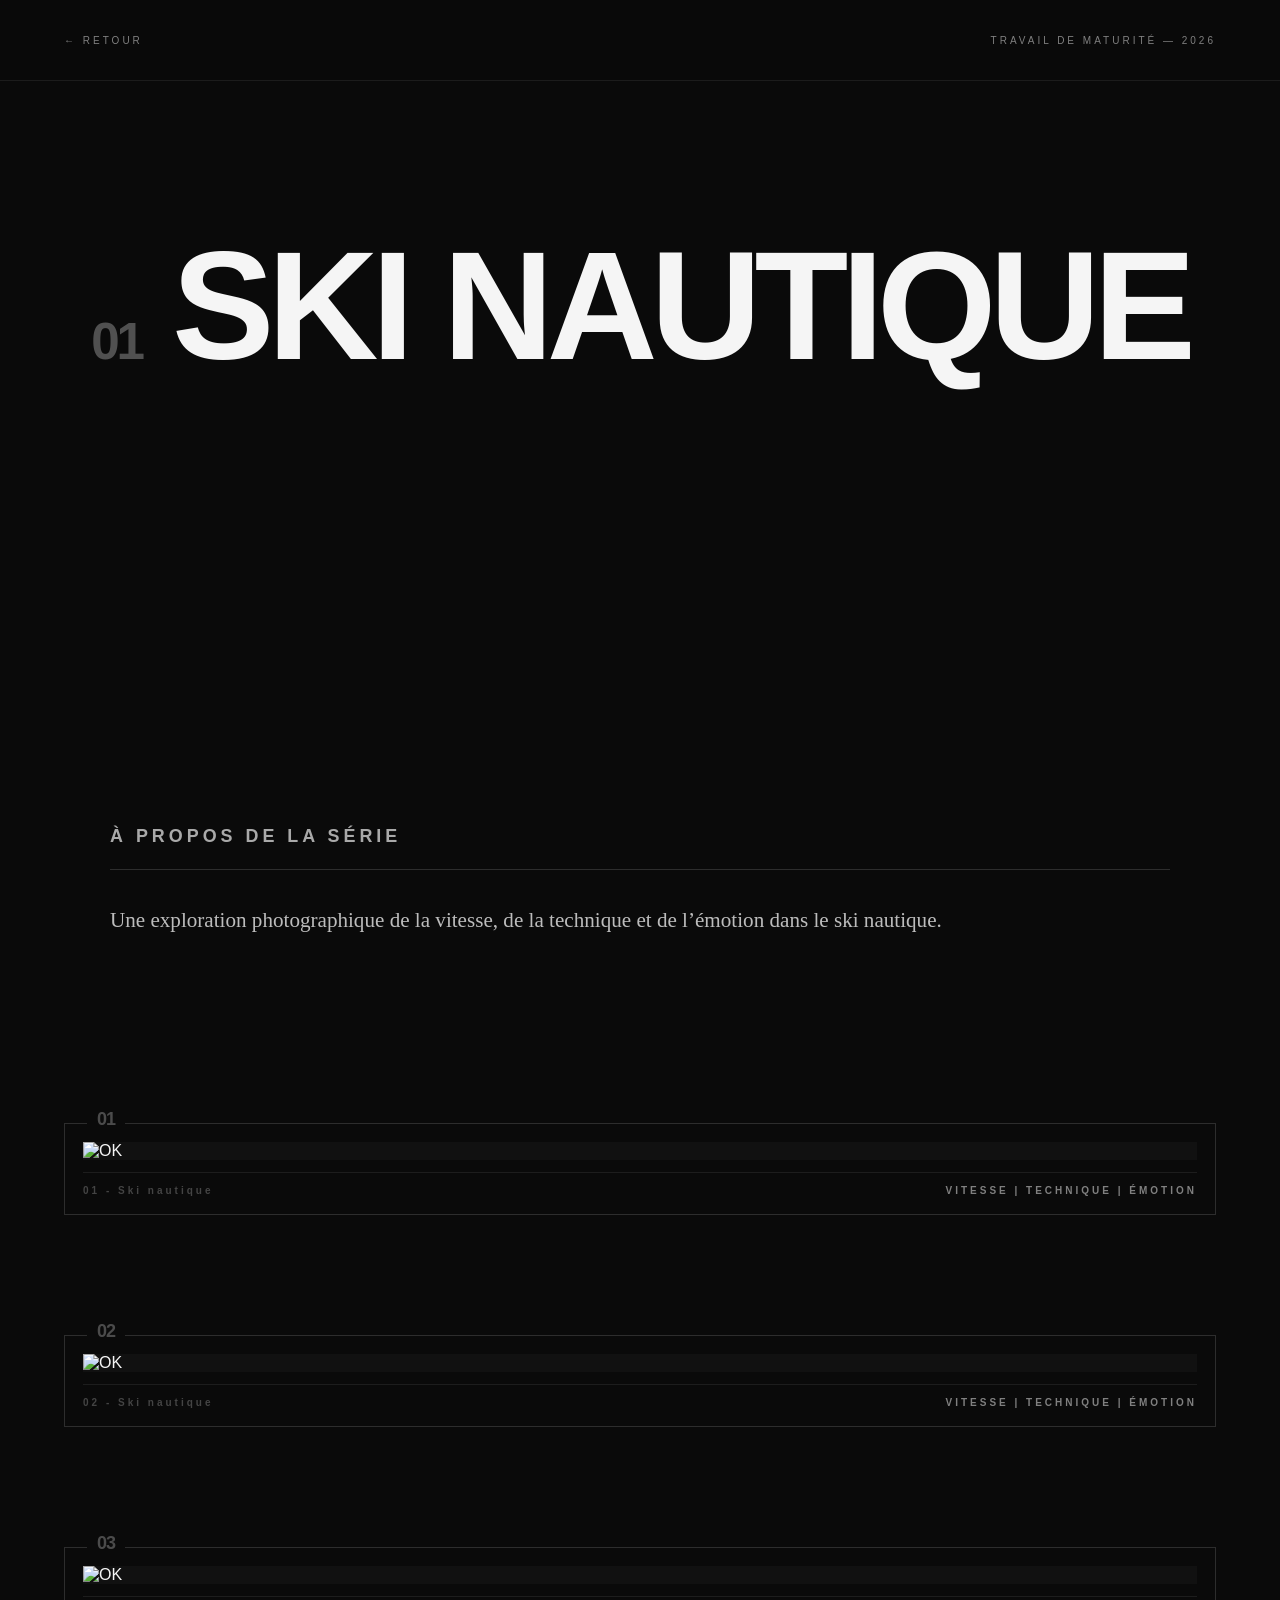
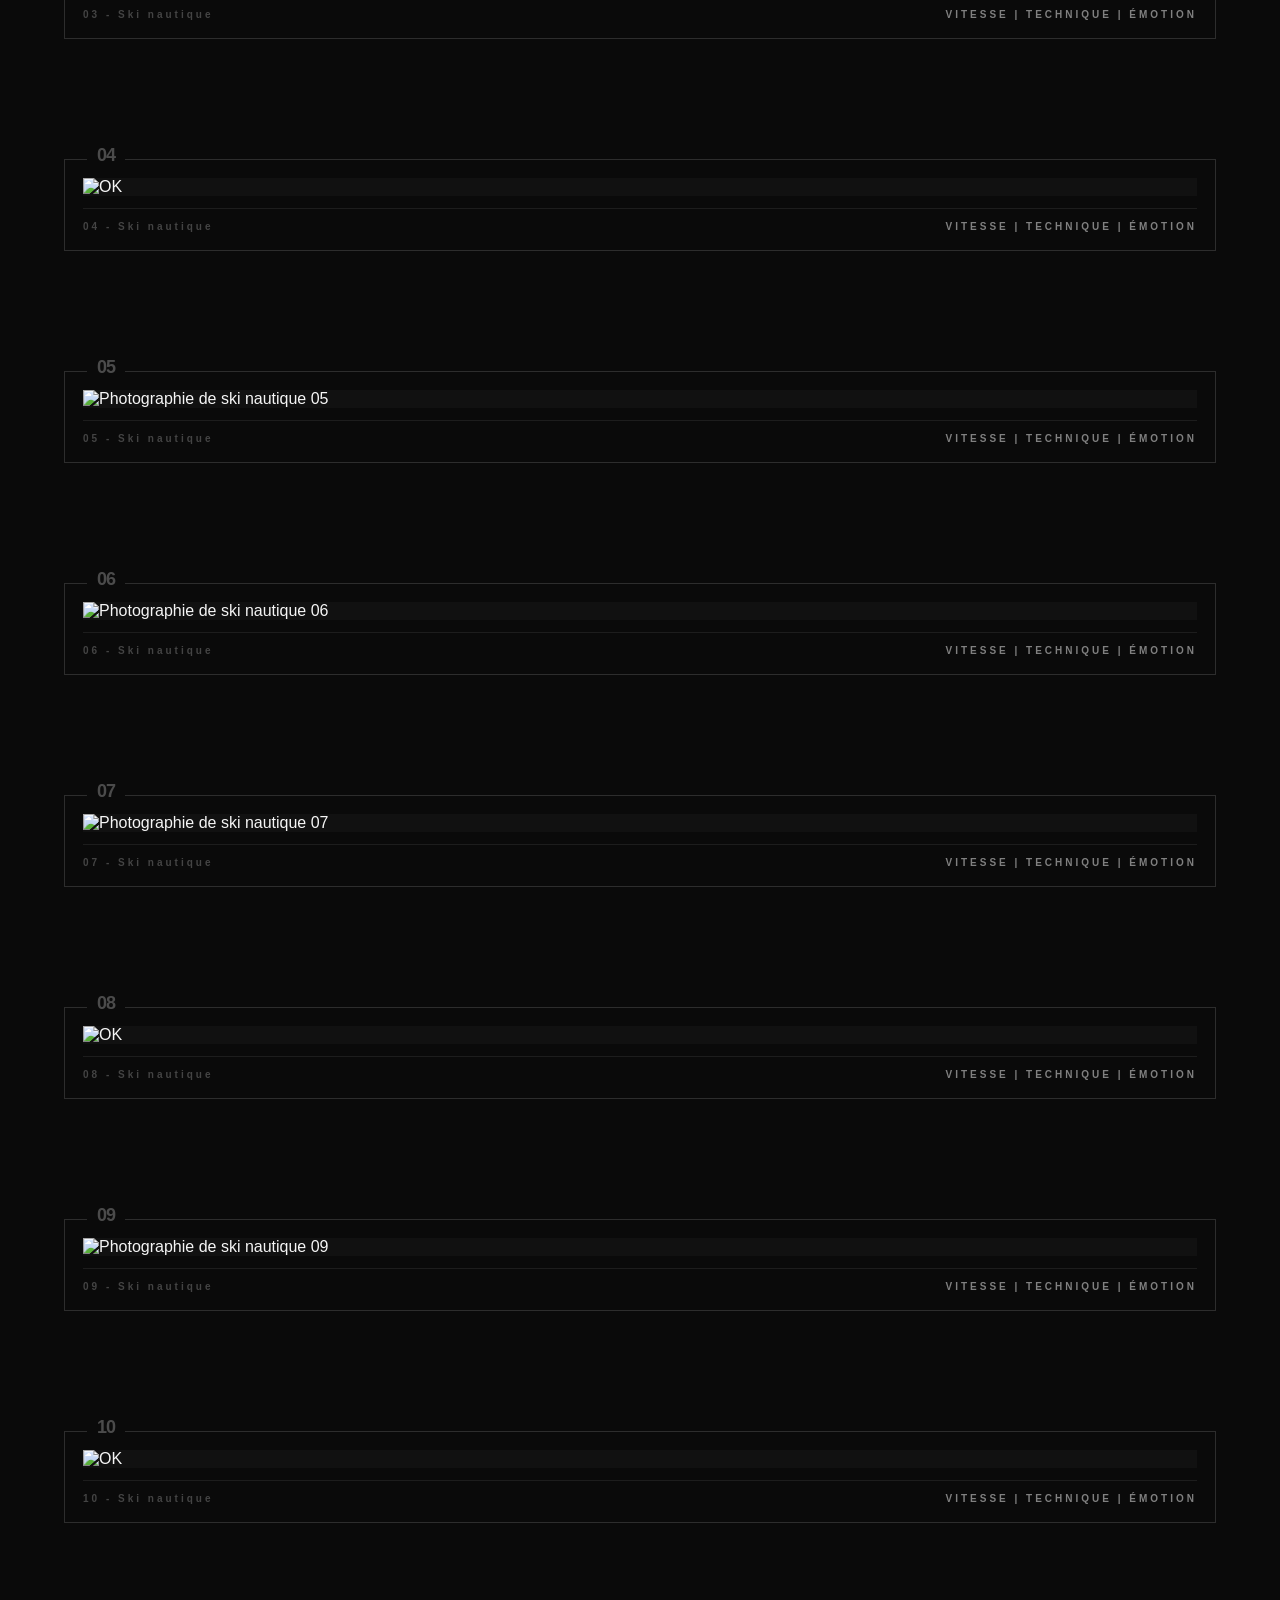
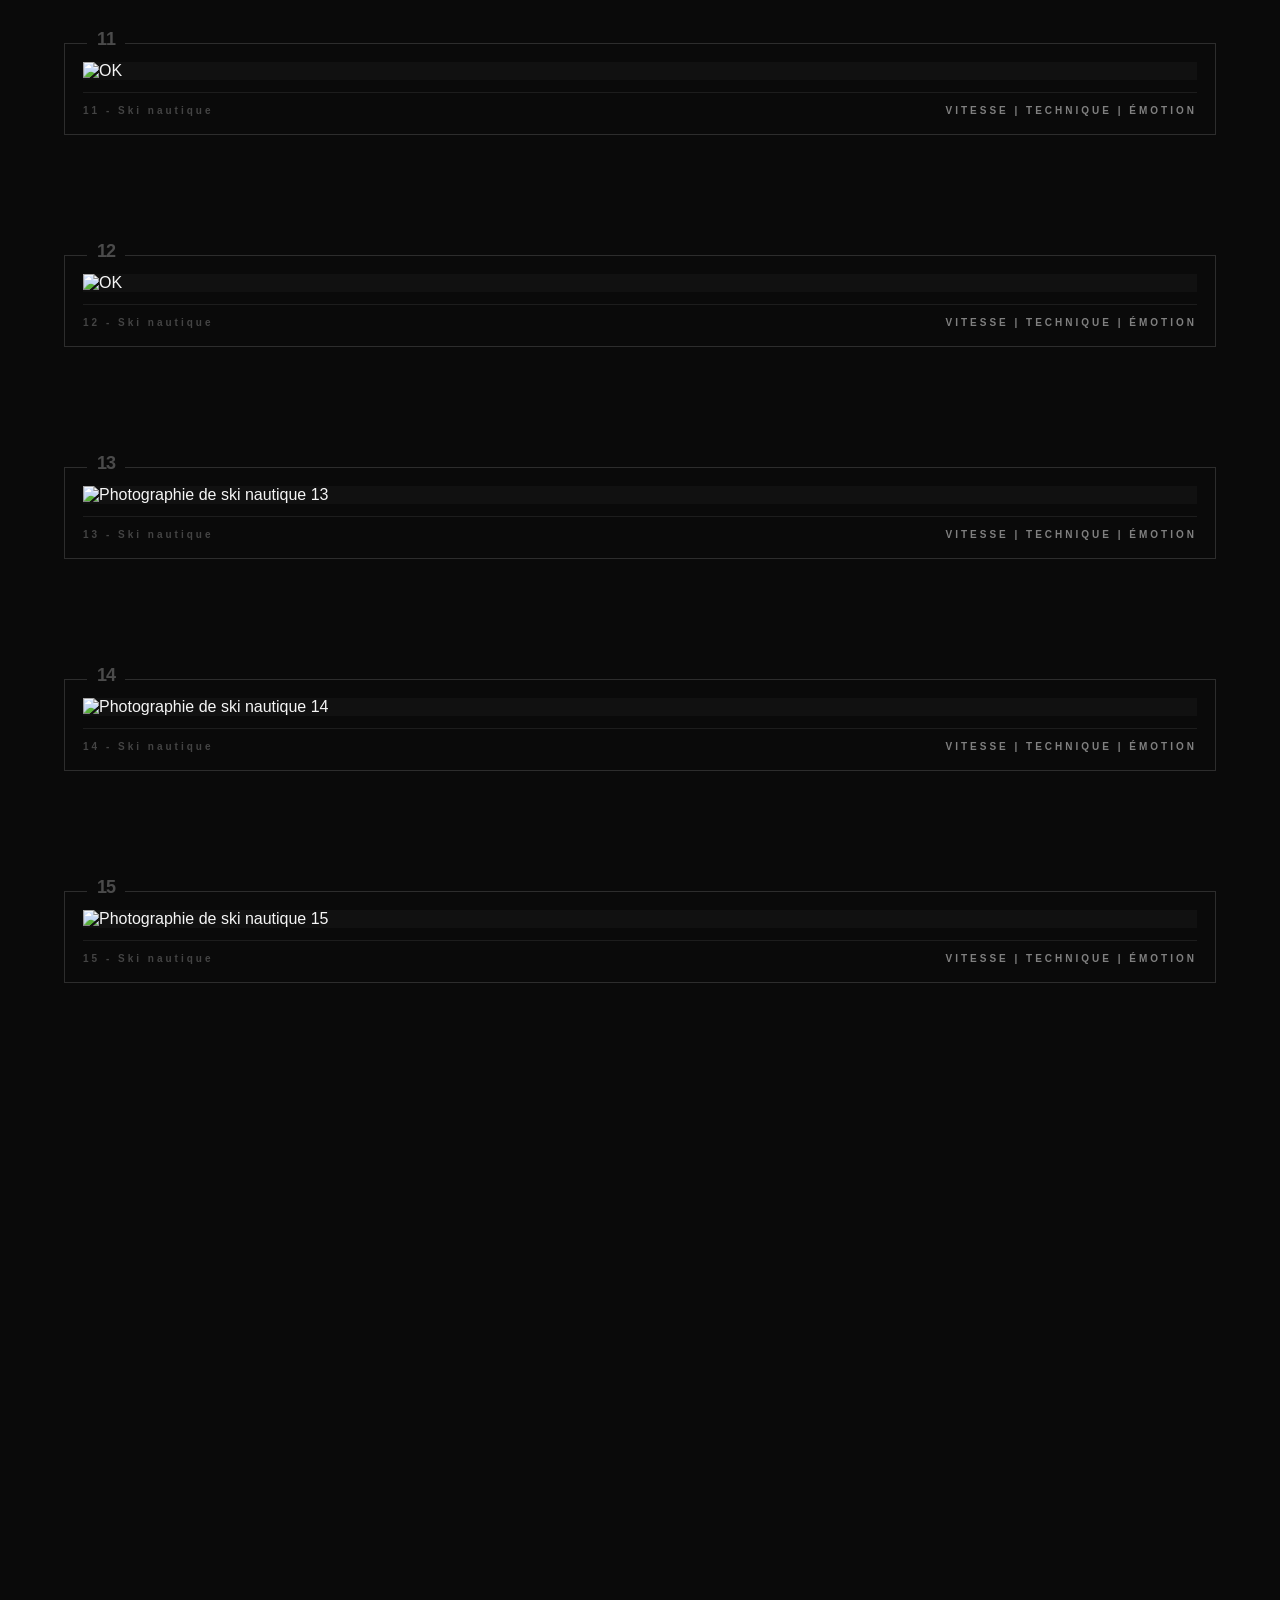
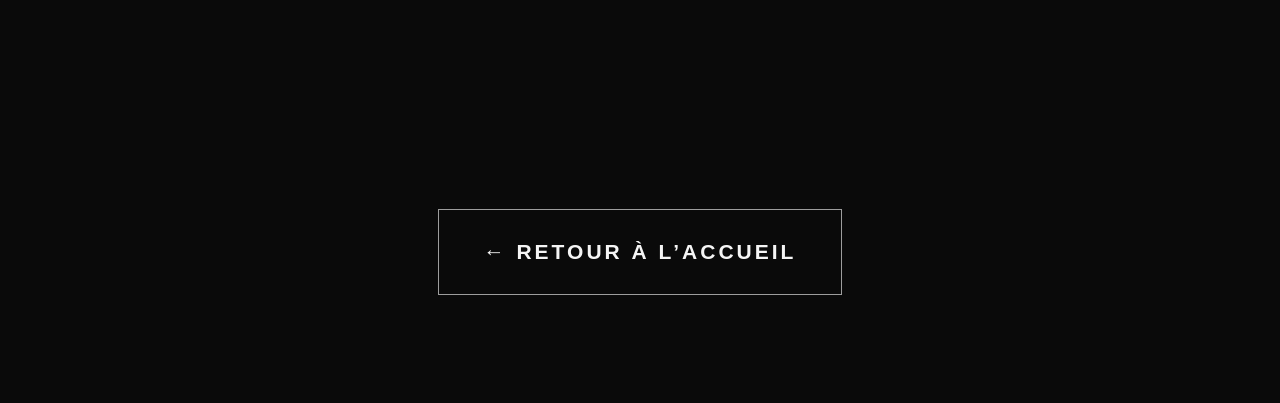
==== ski-nautique.html @ b0fd59bf "Add files via upload" ====
<!DOCTYPE html>

<html lang="fr">



<head>

  <meta charset="UTF-8">

  <meta name="viewport" content="width=device-width, initial-scale=1.0">



  <title>Ski Nautique — Photographier le mouvement</title>



  <link rel="stylesheet" href="style.css">


  <style>
    /* SECTION FINALE — SKI NAUTIQUE */
    .sport-end {
      position: relative;
      min-height: 100vh;
      display: flex;
      align-items: flex-end;
      justify-content: center;
      padding: 0 20px 12vh;
      background-image:
        linear-gradient(to bottom,
          #0a0a0a 0%,
          rgba(10, 10, 10, 0.98) 10%,
          rgba(10, 10, 10, 0.85) 25%,
          rgba(10, 10, 10, 0.55) 45%,
          rgba(10, 10, 10, 0.15) 70%,
          rgba(10, 10, 10, 0.20) 100%),
        url("images/NAUTIQUE30.jpg");
      background-size: cover;
      background-position: center;
      background-repeat: no-repeat;
    }

    .sport-end-return {
      position: relative;
      z-index: 1;
      display: inline-block;
      padding: 30px 45px;
      border: 1px solid rgba(255, 255, 255, 0.6);
      color: #f5f5f5;
      background: rgba(10, 10, 10, 0.45);
      text-decoration: none;
      font-size: 21px;
      font-weight: 700;
      letter-spacing: 3px;
      transition: background 0.3s ease, border-color 0.3s ease;
    }

    .sport-end-return:hover {
      background: rgba(10, 10, 10, 0.85);
      border-color: #f5f5f5;
    }
  </style>

</head>



<body>



  <main class="sport-page nautique">



    <header class="sport-page-header">



      <a href="index.html" class="back-button">

        ← RETOUR

      </a>



      <div class="topbar-project">

        TRAVAIL DE MATURITÉ — 2026

      </div>



      <div class="sport-page-title">

        <span class="page-number">01</span>

        <h1>SKI NAUTIQUE</h1>

      </div>



      <div class="topbar-title">

        <span>02</span>

        <strong>SKI NAUTIQUE</strong>

      </div>



    </header>





    <section class="sport-gallery">





      <!-- =========================

           INTRODUCTION

      \========================== -->



      <div class="sport-intro">



        <div class="sport-intro-label">

          À PROPOS DE LA SÉRIE

        </div>



        <div class="sport-intro-line"></div>



        <p class="sport-intro-text">

          Une exploration photographique de la vitesse, de la technique et de l’émotion dans le ski nautique.

        </p>



      </div>





      <!-- =========================================================

           GALERIE — 15 CADRES PLEINE LARGEUR



           Pour ajouter une photo, remplace la ligne commentée par :

           <img src="NOM-DE-LA-PHOTO.jpg" alt="Description de la photo">

      \========================================================== -->



      <div class="gallery-full-list">



        <!-- CADRE 01 -->

        <article class="gallery-single-frame">

          <span class="gallery-single-number">01</span>

          <div class="gallery-single-media">

            <img src="images/NAUTIQUE1.jpg" alt="OK">

          </div>

          <div class="gallery-single-caption">

            <span>01 - Ski nautique</span>

            <span>VITESSE | TECHNIQUE | ÉMOTION</span>

          </div>

        </article>



        <!-- CADRE 02 -->

        <article class="gallery-single-frame">

          <span class="gallery-single-number">02</span>

          <div class="gallery-single-media">

            <img src="images/NAUTIQUE2.jpg" alt="OK">

          </div>

          <div class="gallery-single-caption">

            <span>02 - Ski nautique</span>

            <span>VITESSE | TECHNIQUE | ÉMOTION</span>

          </div>

        </article>



        <!-- CADRE 03 -->

        <article class="gallery-single-frame">

          <span class="gallery-single-number">03</span>

          <div class="gallery-single-media">

            <img src="images/NAUTIQUE3.jpg" alt="OK">

          </div>

          <div class="gallery-single-caption">

            <span>03 - Ski nautique</span>

            <span>VITESSE | TECHNIQUE | ÉMOTION</span>

          </div>

        </article>



        <!-- CADRE 04 -->

        <article class="gallery-single-frame">

          <span class="gallery-single-number">04</span>

          <div class="gallery-single-media">

            <img src="images/NAUTIQUE4.jpg" alt="OK">

          </div>

          <div class="gallery-single-caption">

            <span>04 - Ski nautique</span>

            <span>VITESSE | TECHNIQUE | ÉMOTION</span>

          </div>

        </article>



        <!-- CADRE 05 -->

        <article class="gallery-single-frame">

          <span class="gallery-single-number">05</span>

          <div class="gallery-single-media">

            <img src="images/NAUTIQUE5.jpg" alt="Photographie de ski nautique 05">

          </div>

          <div class="gallery-single-caption">

            <span>05 - Ski nautique</span>

            <span>VITESSE | TECHNIQUE | ÉMOTION</span>

          </div>

        </article>



        <!-- CADRE 06 -->

        <article class="gallery-single-frame">

          <span class="gallery-single-number">06</span>

          <div class="gallery-single-media">

            <img src="images/NAUTIQUE6.jpg" alt="Photographie de ski nautique 06">

          </div>

          <div class="gallery-single-caption">

            <span>06 - Ski nautique</span>

            <span>VITESSE | TECHNIQUE | ÉMOTION</span>

          </div>

        </article>



        <!-- CADRE 07 -->

        <article class="gallery-single-frame">

          <span class="gallery-single-number">07</span>

          <div class="gallery-single-media">

            <img src="images/NAUTIQUE7.jpg" alt="Photographie de ski nautique 07">

          </div>

          <div class="gallery-single-caption">

            <span>07 - Ski nautique</span>

            <span>VITESSE | TECHNIQUE | ÉMOTION</span>

          </div>

        </article>



        <!-- CADRE 08 -->

        <article class="gallery-single-frame">

          <span class="gallery-single-number">08</span>

          <div class="gallery-single-media">

            <img src="images/NAUTIQUE8.jpg" alt="OK">

          </div>

          <div class="gallery-single-caption">

            <span>08 - Ski nautique</span>

            <span>VITESSE | TECHNIQUE | ÉMOTION</span>

          </div>

        </article>



        <!-- CADRE 09 -->

        <article class="gallery-single-frame">

          <span class="gallery-single-number">09</span>

          <div class="gallery-single-media">

            <img src="images/NAUTIQUE9.jpg" alt="Photographie de ski nautique 09">

          </div>

          <div class="gallery-single-caption">

            <span>09 - Ski nautique</span>

            <span>VITESSE | TECHNIQUE | ÉMOTION</span>

          </div>

        </article>



        <!-- CADRE 10 -->

        <article class="gallery-single-frame">

          <span class="gallery-single-number">10</span>

          <div class="gallery-single-media">

            <img src="images/NAUTIQUE10.jpg" alt="OK">

          </div>

          <div class="gallery-single-caption">

            <span>10 - Ski nautique</span>

            <span>VITESSE | TECHNIQUE | ÉMOTION</span>

          </div>

        </article>



        <!-- CADRE 11 -->

        <article class="gallery-single-frame">

          <span class="gallery-single-number">11</span>

          <div class="gallery-single-media">

            <img src="images/NAUTIQUE11.jpg" alt="OK">

          </div>

          <div class="gallery-single-caption">

            <span>11 - Ski nautique</span>

            <span>VITESSE | TECHNIQUE | ÉMOTION</span>

          </div>

        </article>



        <!-- CADRE 12 -->

        <article class="gallery-single-frame">

          <span class="gallery-single-number">12</span>

          <div class="gallery-single-media">

            <img src="images/NAUTIQUE12.jpg" alt="OK">

          </div>

          <div class="gallery-single-caption">

            <span>12 - Ski nautique</span>

            <span>VITESSE | TECHNIQUE | ÉMOTION</span>

          </div>

        </article>



        <!-- CADRE 13 -->

        <article class="gallery-single-frame">

          <span class="gallery-single-number">13</span>

          <div class="gallery-single-media">

            <img src="images/NAUTIQUE13.jpg" alt="Photographie de ski nautique 13">

          </div>

          <div class="gallery-single-caption">

            <span>13 - Ski nautique</span>

            <span>VITESSE | TECHNIQUE | ÉMOTION</span>

          </div>

        </article>



        <!-- CADRE 14 -->

        <article class="gallery-single-frame">

          <span class="gallery-single-number">14</span>

          <div class="gallery-single-media">

            <img src="images/NAUTIQUE14.jpg" alt="Photographie de ski nautique 14">

          </div>

          <div class="gallery-single-caption">

            <span>14 - Ski nautique</span>

            <span>VITESSE | TECHNIQUE | ÉMOTION</span>

          </div>

        </article>



        <!-- CADRE 15 -->

        <article class="gallery-single-frame">

          <span class="gallery-single-number">15</span>

          <div class="gallery-single-media">

            <img src="images/NAUTIQUE15.jpg" alt="Photographie de ski nautique 15">

          </div>

          <div class="gallery-single-caption">

            <span>15 - Ski nautique</span>

            <span>VITESSE | TECHNIQUE | ÉMOTION</span>

          </div>

        </article>



      </div>



    </section>




    <!-- SECTION FINALE — PHOTO 30 HORS GALERIE -->
    <section class="sport-end">
      <a href="index.html" class="sport-end-return">← RETOUR À L’ACCUEIL</a>
    </section>

  </main>



  <script src="script.js"></script>



</body>



</html>
---- style.css ----
* {

  margin: 0;

  padding: 0;

  box-sizing: border-box;

}





/* =========================================================

   NOUVELLE GALERIE — 12 PHOTOS PLEINE LARGEUR

\========================================================= */



.gallery-full-list {

  width: 100%;

  margin: 160px auto 0;



  display: flex;

  flex-direction: column;



  gap: 120px;

}



.gallery-single-frame {

  position: relative;



  width: 100%;



  padding: 18px;



  border: 1px solid rgba(255, 255, 255, 0.14);



  background: #0a0a0a;

}



.gallery-single-number {

  position: absolute;



  top: -15px;

  left: 22px;



  padding: 0 10px;



  background: #0a0a0a;



  font-size: 18px;

  font-weight: 800;

  letter-spacing: -1px;



  color: rgba(245, 245, 245, 0.28);



  z-index: 2;

}



.gallery-single-media {

  width: 100%;



  display: block;



  overflow: hidden;



  background: #111;

}



.gallery-single-media img {

  display: block;



  width: 100%;

  height: auto;



  background: #111;

}



.gallery-single-caption {

  display: flex;



  align-items: center;

  justify-content: space-between;



  gap: 16px;



  margin-top: 12px;

  padding-top: 12px;



  border-top: 1px solid rgba(255, 255, 255, 0.08);



  font-size: 10px;

  font-weight: 700;

  letter-spacing: 3px;



  color: rgba(245, 245, 245, 0.5);

}



.gallery-single-caption span:first-child {

  color: rgba(245, 245, 245, 0.25);

}



@media (max-width: 700px) {



  .gallery-full-list {

    margin-top: 100px;

    gap: 75px;

  }



  .gallery-single-frame {

    padding: 10px;

  }



  .gallery-single-number {

    top: -11px;

    left: 14px;



    padding: 0 7px;



    font-size: 14px;

  }



  .gallery-single-caption {

    margin-top: 8px;

    padding-top: 8px;



    gap: 10px;



    font-size: 8px;

    letter-spacing: 2px;

  }



}



html {

  scroll-behavior: smooth;

}



body {

  background: #0a0a0a;

  color: #f5f5f5;

  font-family: Arial, Helvetica, sans-serif;

  overflow-x: hidden;

}





/* =========================

   PAGE PRINCIPALE — HERO

\========================= */



.hero {

  min-height: 100vh;

  position: relative;



  display: flex;

  align-items: center;

  justify-content: center;



  text-align: center;

  background: #0a0a0a;

}



.hero-content {

  position: relative;

  transform: translateY(-10vh);

  z-index: 2;

}





/* LIGNE EN HAUT */



.hero::before {

  content: "";



  position: absolute;



  top: 30px;

  left: 5%;

  right: 5%;



  height: 1px;



  background: rgba(255, 255, 255, 0.15);

}





/* PETITS TEXTES */



.subtitle {

  font-size: 11px;

  letter-spacing: 5px;

  margin-bottom: 35px;



  opacity: 0;



  animation: fadeUp 0.8s ease forwards;

  animation-delay: 0.2s;

}



.name {

  font-size: 10px;

  letter-spacing: 4px;



  margin-top: -25px;

  margin-bottom: 35px;



  opacity: 0;



  animation: fadeUp 0.8s ease forwards;

  animation-delay: 0.3s;

}





/* TITRE */



.hero-content h1 {

  font-size: clamp(60px, 10vw, 150px);



  line-height: 0.82;

  letter-spacing: -6px;



  font-weight: 800;

  text-transform: uppercase;



  opacity: 0;

  transform: translateY(50px);



  animation: titleReveal 1.1s cubic-bezier(.16, 1, .3, 1) forwards;

  animation-delay: 0.4s;

}





/* SOUS-TITRE SPORTS */



.sports {

  margin-top: 38px;



  font-size: 12px;

  letter-spacing: 6px;



  opacity: 0;



  animation: fadeUp 0.8s ease forwards;

  animation-delay: 1s;

}





/* TEXTE VERTICAL */



.hero::after {

  content: "VITESSE / TECHNIQUE / EMOTION";



  position: absolute;



  left: 35px;

  bottom: 35px;



  font-size: 9px;

  letter-spacing: 3px;



  writing-mode: vertical-rl;



  transform: rotate(180deg);



  opacity: 0.35;

}





/* FLÈCHE */



.scroll {

  position: absolute;



  bottom: 35px;

  left: 50%;



  transform: translateX(-50%);



  font-size: 22px;



  opacity: 0;



  animation:

    fadeScroll 0.8s forwards 1.5s,

    bounce 2s ease-in-out infinite 2.4s;

}





/* =========================

   ANIMATIONS

\========================= */



@keyframes titleReveal {

  from {

    opacity: 0;

    transform: translateY(50px);

  }



  to {

    opacity: 1;

    transform: translateY(0);

  }

}



@keyframes fadeUp {

  from {

    opacity: 0;

    transform: translateY(15px);

  }



  to {

    opacity: 0.65;

    transform: translateY(0);

  }

}



@keyframes fadeScroll {

  to {

    opacity: 0.5;

  }

}



@keyframes bounce {

  0%,

  100% {

    transform: translate(-50%, 0);

  }



  50% {

    transform: translate(-50%, 10px);

  }

}





/* =========================

   PHOTO PAGE PRINCIPALE

\========================= */



.hero-photo {

  position: absolute;



  left: 0;

  right: 0;

  bottom: 0;



  height: 50%;



  background-image:

    linear-gradient(

      to bottom,

      #0a0a0a 0%,

      rgba(10, 10, 10, 0.98) 10%,

      rgba(10, 10, 10, 0.92) 18%,

      rgba(10, 10, 10, 0.82) 26%,

      rgba(10, 10, 10, 0.68) 36%,

      rgba(10, 10, 10, 0.52) 46%,

      rgba(10, 10, 10, 0.36) 56%,

      rgba(10, 10, 10, 0.22) 66%,

      rgba(10, 10, 10, 0.12) 74%,

      rgba(10, 10, 10, 0.05) 82%,

      rgba(10, 10, 10, 0) 90%

    ),

    url("images/IMG_0004.jpg");



  background-size: 100% 100%, 100% auto;

  background-position: center, center bottom;

  background-repeat: no-repeat;



  z-index: 0;

}





/* =========================

   CHOIX DES SPORTS

\========================= */



.sports-menu {

  background: #0a0a0a;



  padding: 100px 5%;



  display: flex;

  flex-direction: column;



  gap: 20px;

}



.sport-box {

  position: relative;



  color: #f5f5f5;

  text-decoration: none;



  width: 100%;

  min-height: 220px;



  border: 1px solid rgba(255, 255, 255, 0.18);



  display: flex;

  align-items: center;



  padding: 50px;



  overflow: visible;



  transition:

    background 0.5s cubic-bezier(.16, 1, .3, 1),

    transform 0.5s cubic-bezier(.16, 1, .3, 1);

}





/* NUMÉRO */



.sport-number {

  position: absolute;



  top: -18px;

  left: 22px;



  font-size: 64px;

  font-weight: 900;



  letter-spacing: -5px;

  line-height: 1;



  color: rgba(245, 245, 245, 0.25);



  background: #0a0a0a;



  padding: 0 14px;



  z-index: 5;

}





/* NOM DU SPORT */



.sport-box h2 {

  font-size: clamp(45px, 7vw, 100px);



  letter-spacing: -4px;



  font-weight: 800;

  line-height: 1;



  transition: transform 0.5s cubic-bezier(.16, 1, .3, 1);

}





/* FLÈCHE */



.sport-arrow {

  position: absolute;



  right: 40px;



  font-size: 35px;



  opacity: 0.4;



  transition:

    transform 0.5s cubic-bezier(.16, 1, .3, 1),

    opacity 0.5s ease;

}





/* SURVOL */



.sport-box:hover {

  background: #151515;

}



.sport-box:hover h2 {

  transform: translateX(15px);

}



.sport-box:hover .sport-arrow {

  transform: translateX(10px);

  opacity: 1;

}





/* =========================

   PAGE SPORT

\========================= */



.sport-page {

  background: #0a0a0a;

  min-height: 200vh;

}



.sport-page-header {

  height: 100vh;



  position: relative;



  display: flex;

  align-items: center;

  justify-content: center;



  background: #0a0a0a;



  overflow: hidden;

}





/* PHOTO D’EN-TÊTE */



.sport-page-header::before {

  content: "";



  position: absolute;



  left: 0;

  right: 0;



  bottom: 0;



  height: 100%;



  background-image:

    linear-gradient(

      to bottom,

      #0a0a0a 0%,

      rgba(10, 10, 10, 0.99) 8%,

      rgba(10, 10, 10, 0.96) 15%,

      rgba(10, 10, 10, 0.90) 22%,

      rgba(10, 10, 10, 0.80) 30%,

      rgba(10, 10, 10, 0.68) 39%,

      rgba(10, 10, 10, 0.54) 48%,

      rgba(10, 10, 10, 0.40) 57%,

      rgba(10, 10, 10, 0.27) 66%,

      rgba(10, 10, 10, 0.16) 75%,

      rgba(10, 10, 10, 0.08) 84%,

      rgba(10, 10, 10, 0.02) 92%,

      rgba(10, 10, 10, 0) 100%

    ),

    url("images/PHOTO6.jpg");



  background-size: 100% 100%, 100% auto;

  background-position: center, center bottom;

  background-repeat: no-repeat;



  z-index: 0;

}





/* BARRE FIXE */



.sport-page-header::after {

  content: "";



  position: fixed;



  top: 0;

  left: 0;



  width: 100%;

  height: 80px;



  background: rgba(10, 10, 10, 0.96);



  backdrop-filter: blur(10px);

  -webkit-backdrop-filter: blur(10px);



  border-bottom: 1px solid rgba(255, 255, 255, 0.08);



  z-index: 9000;



  pointer-events: none;

}





/* GRAND TITRE */



.sport-page-title {

  position: relative;



  display: flex;



  align-items: baseline;

  justify-content: center;



  gap: 30px;



  width: max-content;



  white-space: nowrap;



  z-index: 2;



  transform: translateY(-16vh);

}



.page-number {

  font-size: clamp(30px, 4vw, 60px);



  font-weight: 800;



  color: rgba(245, 245, 245, 0.3);



  letter-spacing: -3px;



  line-height: 1;

}



.sport-page-title h1 {

  font-size: clamp(70px, 12vw, 180px);



  font-weight: 800;



  letter-spacing: -7px;



  line-height: 0.85;

}





/* =========================

   TITRE DANS LA BARRE

\========================= */



.topbar-title {

  position: fixed;



  top: 0;

  left: 50%;



  height: 80px;



  display: flex;

  align-items: center;

  justify-content: center;



  gap: 16px;



  transform:

    translateX(-50%)

    translateY(-10px);



  opacity: 0;



  z-index: 10000;



  pointer-events: none;



  transition:

    opacity 0.4s ease,

    transform 0.4s cubic-bezier(.16, 1, .3, 1);

}



.topbar-title.visible {

  opacity: 1;



  transform:

    translateX(-50%)

    translateY(0);

}



.topbar-title span {

  font-size: 23px;



  font-weight: 700;



  letter-spacing: 1px;



  color: rgba(245, 245, 245, 0.45);

}



.topbar-title strong {

  font-size: 35px;



  font-weight: 800;



  letter-spacing: 2px;



  color: #f5f5f5;

}





/* =========================

   RETOUR

\========================= */



.back-button {

  position: fixed;



  top: 40px;

  left: 5%;



  transform: translateY(-50%);



  color: rgba(245, 245, 245, 0.5);



  text-decoration: none;



  font-size: 10px;



  letter-spacing: 3px;



  transition: color 0.3s ease;



  z-index: 11000;

}



.back-button:hover {

  color: #f5f5f5;

}





/* =========================

   TRAVAIL DE MATURITÉ

\========================= */



.topbar-project {

  position: fixed;



  top: 40px;

  right: 5%;



  transform: translateY(-50%);



  color: rgba(245, 245, 245, 0.5);



  font-size: 10px;



  letter-spacing: 3px;



  white-space: nowrap;



  z-index: 11000;

}





/* =========================

   GALERIE

\========================= */



.sport-gallery {

  position: relative;



  min-height: 150vh;



  background: #0a0a0a;



  z-index: 2;



  padding: 0 5% 120px;

}





/* =========================

   INTRODUCTION

\========================= */



.sport-intro {

  position: relative;



  width: 100%;

  max-width: 1100px;



  margin: -11vh auto 0;



  padding: 25px 20px;



  z-index: 3;

}



.sport-intro-label {

  display: flex;

  align-items: center;



  margin-bottom: 22px;



  font-size: clamp(16px, 1.4vw, 20px);



  font-weight: 700;



  letter-spacing: 4px;



  color: rgba(245, 245, 245, 0.68);

}



.sport-intro-line {

  height: 1px;



  margin-bottom: 34px;



  background: rgba(255, 255, 255, 0.14);

}



.sport-intro-text {

  width: 100%;



  text-align: left;



  font-family: Georgia, "Times New Roman", serif;



  font-size: clamp(18px, 1.65vw, 23px);



  font-weight: 400;



  line-height: 1.6;



  color: rgba(245, 245, 245, 0.76);

}





/* =========================================================

   GROUPES PHOTOS

\========================================================= */



.gallery-photo-first,

.gallery-photo-second,

.gallery-photo-third {

  position: relative;



  width: 100%;



  padding: 18px;



  border: 1px solid rgba(255, 255, 255, 0.14);



  background: #0a0a0a;

}



.gallery-photo-first {

  margin: 160px auto 0;

}



.gallery-photo-second,

.gallery-photo-third {

  margin: 120px auto 0;

}





/* =========================

   NUMÉRO 01

\========================= */



.gallery-photo-first::before {

  content: "01";



  position: absolute;



  top: -15px;

  left: 22px;



  padding: 0 10px;



  background: #0a0a0a;



  font-size: 18px;

  font-weight: 800;



  letter-spacing: -1px;



  color: rgba(245, 245, 245, 0.28);



  z-index: 2;

}





/* =========================

   NUMÉRO 02

\========================= */



.gallery-photo-second::before {

  content: "02";



  position: absolute;



  top: -15px;

  left: 22px;



  padding: 0 10px;



  background: #0a0a0a;



  font-size: 18px;

  font-weight: 800;



  letter-spacing: -1px;



  color: rgba(245, 245, 245, 0.28);



  z-index: 2;

}





/* =========================

   NUMÉRO 03

\========================= */



.gallery-photo-third::before {

  content: "03";



  position: absolute;



  top: -15px;

  left: 22px;



  padding: 0 10px;



  background: #0a0a0a;



  font-size: 18px;

  font-weight: 800;



  letter-spacing: -1px;



  color: rgba(245, 245, 245, 0.28);



  z-index: 2;

}





/* =========================

   GRANDES PHOTOS

\========================= */



.gallery-main-photo {

  display: block;



  width: 100%;

  height: auto;

}





/* =========================

   SÉPARATION ENTRE

   GRANDE PHOTO ET DUO

\========================= */



.gallery-inside-separator {

  width: 100%;



  margin-top: 12px;

  padding-top: 12px;



  border-top: 1px solid rgba(255, 255, 255, 0.10);

}





/* =========================

   DEUX PHOTOS CÔTE À CÔTE

\========================= */



.gallery-duo-top {

  display: grid;



  grid-template-columns:

    minmax(0, 1fr)

    1px

    minmax(0, 1fr);



  gap: 12px;



  width: 100%;



  align-items: start;

}



.gallery-duo-item {

  width: 100%;



  min-width: 0;



  overflow: visible;

}



.gallery-duo-item img {

  display: block;



  width: 100%;

  height: auto;

}





/* SÉPARATION VERTICALE */



.gallery-duo-separator {

  align-self: stretch;



  width: 1px;



  background: rgba(255, 255, 255, 0.10);

}





/* =========================

   GRANDE PHOTO DU BAS

\========================= */



.gallery-duo-large {

  position: relative;



  width: 100%;



  margin-top: 12px;

  padding-top: 12px;



  border-top: 1px solid rgba(255, 255, 255, 0.10);



  overflow: hidden;

}



.gallery-duo-large img {

  display: block;



  width: 100%;

  height: auto;

}





/* =========================

   LÉGENDES

\========================= */



.gallery-photo-caption {

  display: flex;



  align-items: center;

  justify-content: space-between;



  gap: 16px;



  margin-top: 12px;

  padding-top: 12px;



  border-top: 1px solid rgba(255, 255, 255, 0.08);



  font-size: 10px;

  font-weight: 700;



  letter-spacing: 3px;



  color: rgba(245, 245, 245, 0.5);

}



.gallery-photo-caption span:first-child {

  color: rgba(245, 245, 245, 0.25);

}





/* =========================

   MOBILE

\========================= */



@media (max-width: 700px) {



  /* PAGE PRINCIPALE */



  .hero-content {

    transform: translateY(-7vh);

  }



  .hero-content h1 {

    font-size: 16vw;

    letter-spacing: -3px;

  }



  .subtitle {

    letter-spacing: 3px;

  }



  .sports {

    font-size: 10px;

    letter-spacing: 3px;

  }



  .hero::after {

    display: none;

  }





  /* MENU SPORTS */



  .sports-menu {

    padding: 60px 20px;

  }



  .sport-box {

    min-height: 160px;

    padding: 30px;

  }



  .sport-box h2 {

    font-size: 12vw;

    letter-spacing: -2px;

  }



  .sport-arrow {

    right: 25px;

    font-size: 25px;

  }





  /* PAGE SPORT */



  .sport-page-header::after {

    height: 65px;

  }



  .sport-page-header::before {

    height: 60%;

    bottom: 0;

  }



  .sport-page-title {

    gap: 15px;

    transform: translateY(-11vh);

  }



  .sport-page-title h1 {

    font-size: 16vw;

    letter-spacing: -4px;

  }



  .page-number {

    font-size: 8vw;

  }



  .topbar-title {

    height: 65px;

    gap: 10px;

  }



  .topbar-title span {

    font-size: 16px;

  }



  .topbar-title strong {

    font-size: 24px;

    letter-spacing: 1.5px;

  }



  .back-button {

    top: 32.5px;



    font-size: 9px;



    letter-spacing: 2px;

  }



  .topbar-project {

    top: 32.5px;

    right: 20px;



    font-size: 9px;



    letter-spacing: 2px;

  }





  /* GALERIE */



  .sport-gallery {

    padding-left: 20px;

    padding-right: 20px;

  }



  .sport-intro {

    margin-top: -7vh;



    padding: 0;

  }



  .sport-intro-label {

    font-size: 13px;



    letter-spacing: 2.5px;



    margin-bottom: 18px;

  }



  .sport-intro-line {

    margin-bottom: 24px;

  }



  .sport-intro-text {

    max-width: 100%;



    font-size: 17px;



    line-height: 1.6;

  }





  /* GROUPES */



  .gallery-photo-first,

  .gallery-photo-second,

  .gallery-photo-third {

    padding: 10px;

  }



  .gallery-photo-first {

    margin: 100px auto 0;

  }



  .gallery-photo-second,

  .gallery-photo-third {

    margin: 75px auto 0;

  }



  .gallery-photo-first::before,

  .gallery-photo-second::before,

  .gallery-photo-third::before {

    top: -11px;

    left: 14px;



    padding: 0 7px;



    font-size: 14px;

  }





  /* ESPACES INTERNES */



  .gallery-inside-separator {

    margin-top: 8px;

    padding-top: 8px;

  }



  .gallery-duo-top {

    gap: 8px;

  }



  .gallery-duo-large {

    margin-top: 8px;

    padding-top: 8px;

  }





  /* LÉGENDE */



  .gallery-photo-caption {

    margin-top: 8px;

    padding-top: 8px;



    gap: 10px;



    font-size: 8px;



    letter-spacing: 2px;

  }

}





/* =========================================================

   GROUPE 04 — QUATRE PHOTOS EN GRILLE 2 × 2

\========================================================= */



.gallery-photo-fourth {

  position: relative;



  width: 100%;



  margin: 120px auto 0;

  padding: 18px;



  border: 1px solid rgba(255, 255, 255, 0.14);



  background: #0a0a0a;

}





/* NUMÉRO 04 */



.gallery-photo-fourth::before {

  content: "04";



  position: absolute;



  top: -15px;

  left: 22px;



  padding: 0 10px;



  background: #0a0a0a;



  font-size: 18px;

  font-weight: 800;



  letter-spacing: -1px;



  color: rgba(245, 245, 245, 0.28);



  z-index: 2;

}





/* GRILLE DE QUATRE PHOTOS */



.gallery-square-grid {

  display: grid;



  grid-template-columns: repeat(2, minmax(0, 1fr));



  gap: 12px;



  width: 100%;



  align-items: stretch;

}





/* CADRE DE CHAQUE IMAGE */



.gallery-square-item {

  position: relative;



  width: 100%;

  min-width: 0;



  aspect-ratio: 4 / 3;



  overflow: hidden;



  background: #111;

}





/* IMAGES DU GROUPE 04 */



.gallery-square-item img {

  display: block;



  width: 100%;

  height: 100%;



  object-fit: cover;

}





/* GROUPE 04 SUR MOBILE */



@media (max-width: 700px) {



  .gallery-photo-fourth {

    margin: 75px auto 0;



    padding: 10px;

  }



  .gallery-photo-fourth::before {

    top: -11px;

    left: 14px;



    padding: 0 7px;



    font-size: 14px;

  }



  .gallery-square-grid {

    gap: 8px;

  }

}


/* SECTION FINALE — SKI ALPIN */
    .sport-end {
      position: relative;
      min-height: 100vh;
      display: flex;
      align-items: flex-end;
      justify-content: center;
      padding: 0 20px 12vh;
      background-image:
        linear-gradient(to bottom,
          #0a0a0a 0%,
          rgba(10, 10, 10, 0.98) 10%,
          rgba(10, 10, 10, 0.85) 25%,
          rgba(10, 10, 10, 0.55) 45%,
          rgba(10, 10, 10, 0.15) 70%,
          rgba(10, 10, 10, 0.20) 100%),
        url("images/PHOTO30.jpg");
      background-size: cover;
      background-position: center;
      background-repeat: no-repeat;
    }

    .sport-end-return {
      position: relative;
      z-index: 1;
      display: inline-block;
      padding: 30px 45px;
      border: 1px solid rgba(255, 255, 255, 0.6);
      color: #f5f5f5;
      background: rgba(10, 10, 10, 0.45);
      text-decoration: none;
      font-size: 21px;
      font-weight: 700;
      letter-spacing: 3px;
      transition: background 0.3s ease, border-color 0.3s ease;
    }

    .sport-end-return:hover {
      background: rgba(10, 10, 10, 0.85);
      border-color: #f5f5f5;
    }


/* =========================================================
   SKI NAUTIQUE — IMAGES PROPRES À LA SOUS-PAGE
   (sans modifier les styles existants du ski alpin)
========================================================= */

/* Photo d’en-tête de la page Ski Nautique */
.sport-page.nautique .sport-page-header::before {
  background-image:
    linear-gradient(
      to bottom,
      #0a0a0a 0%,
      rgba(10, 10, 10, 0.99) 8%,
      rgba(10, 10, 10, 0.96) 15%,
      rgba(10, 10, 10, 0.90) 22%,
      rgba(10, 10, 10, 0.80) 30%,
      rgba(10, 10, 10, 0.68) 39%,
      rgba(10, 10, 10, 0.54) 48%,
      rgba(10, 10, 10, 0.40) 57%,
      rgba(10, 10, 10, 0.27) 66%,
      rgba(10, 10, 10, 0.16) 75%,
      rgba(10, 10, 10, 0.08) 84%,
      rgba(10, 10, 10, 0.02) 92%,
      rgba(10, 10, 10, 0) 100%
    ),
    url("images/NAUTIQUE10.jpg");
}

/* Photo finale de la page Ski Nautique */
.sport-page.nautique .sport-end {
  background-image:
    linear-gradient(to bottom,
      #0a0a0a 0%,
      rgba(10, 10, 10, 0.98) 10%,
      rgba(10, 10, 10, 0.85) 25%,
      rgba(10, 10, 10, 0.55) 45%,
      rgba(10, 10, 10, 0.15) 70%,
      rgba(10, 10, 10, 0.20) 100%),
    url("images/NAUTIQUE30.jpg");
}
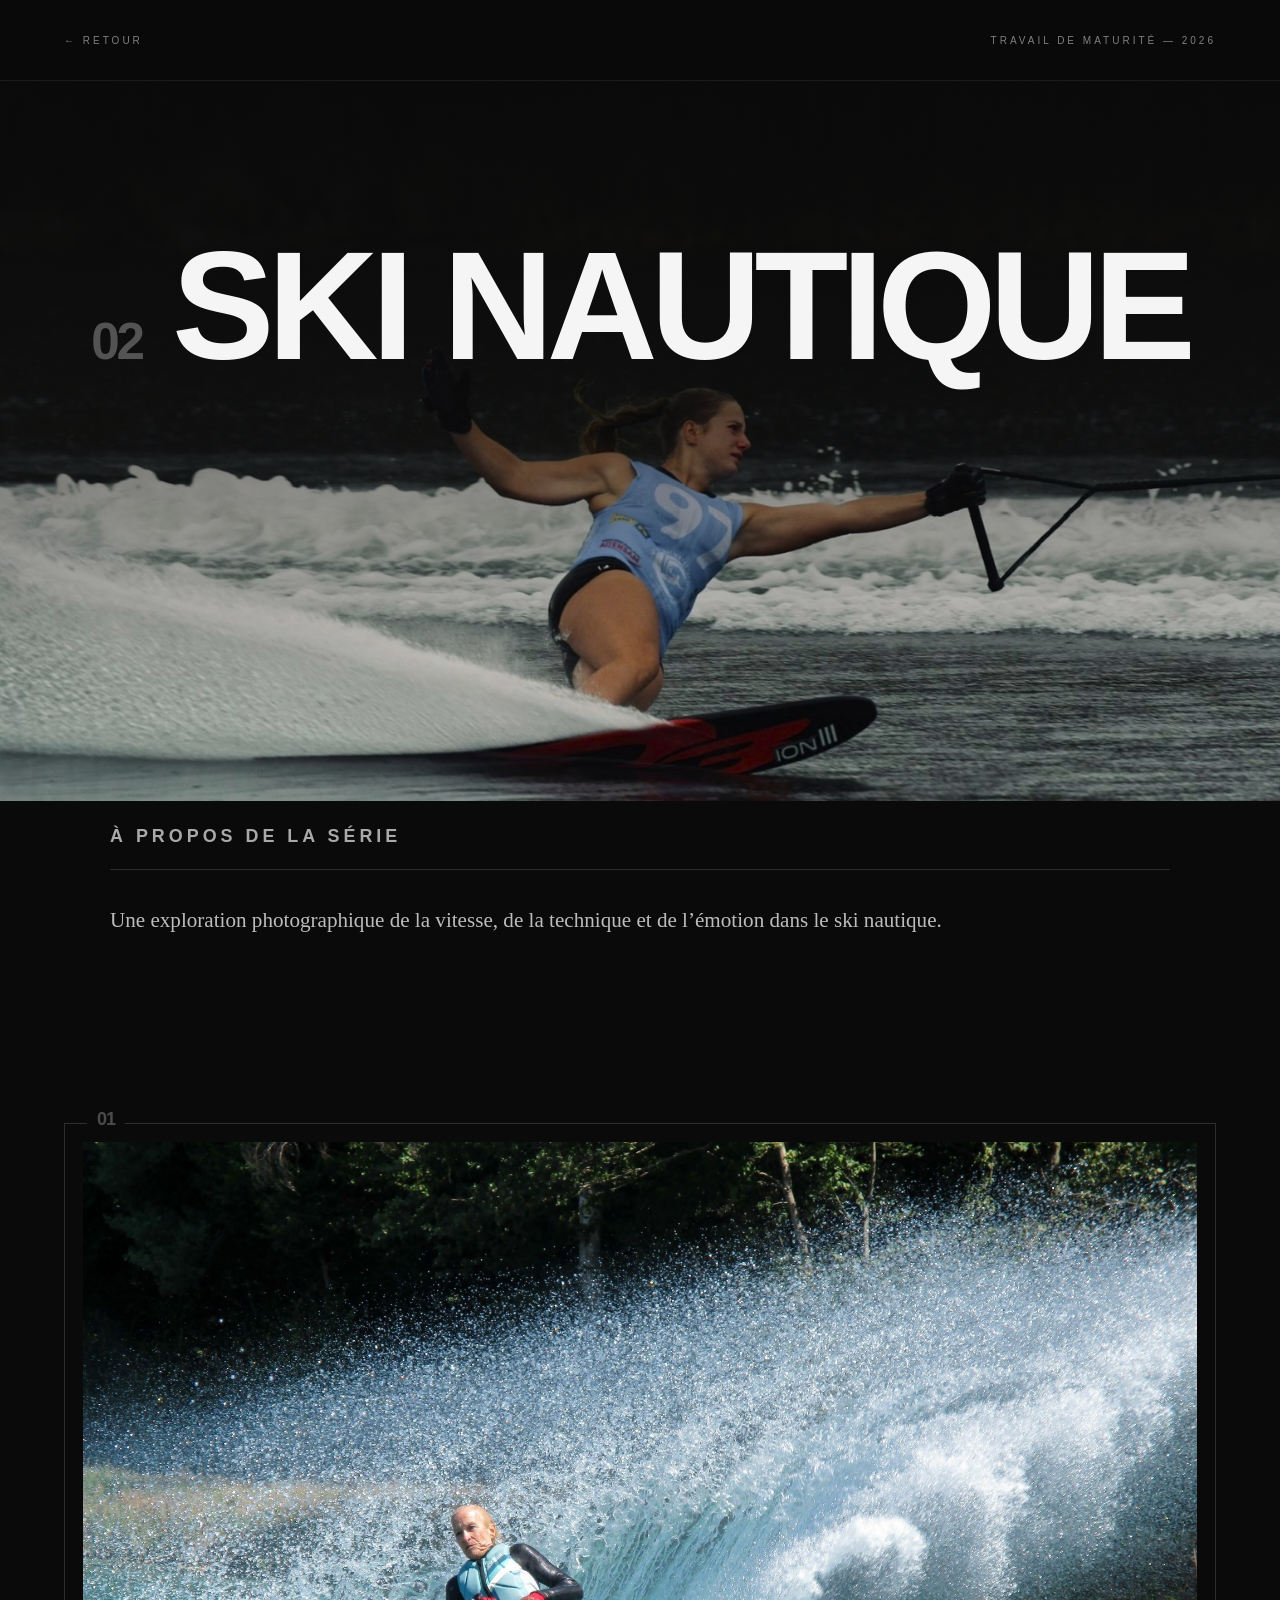
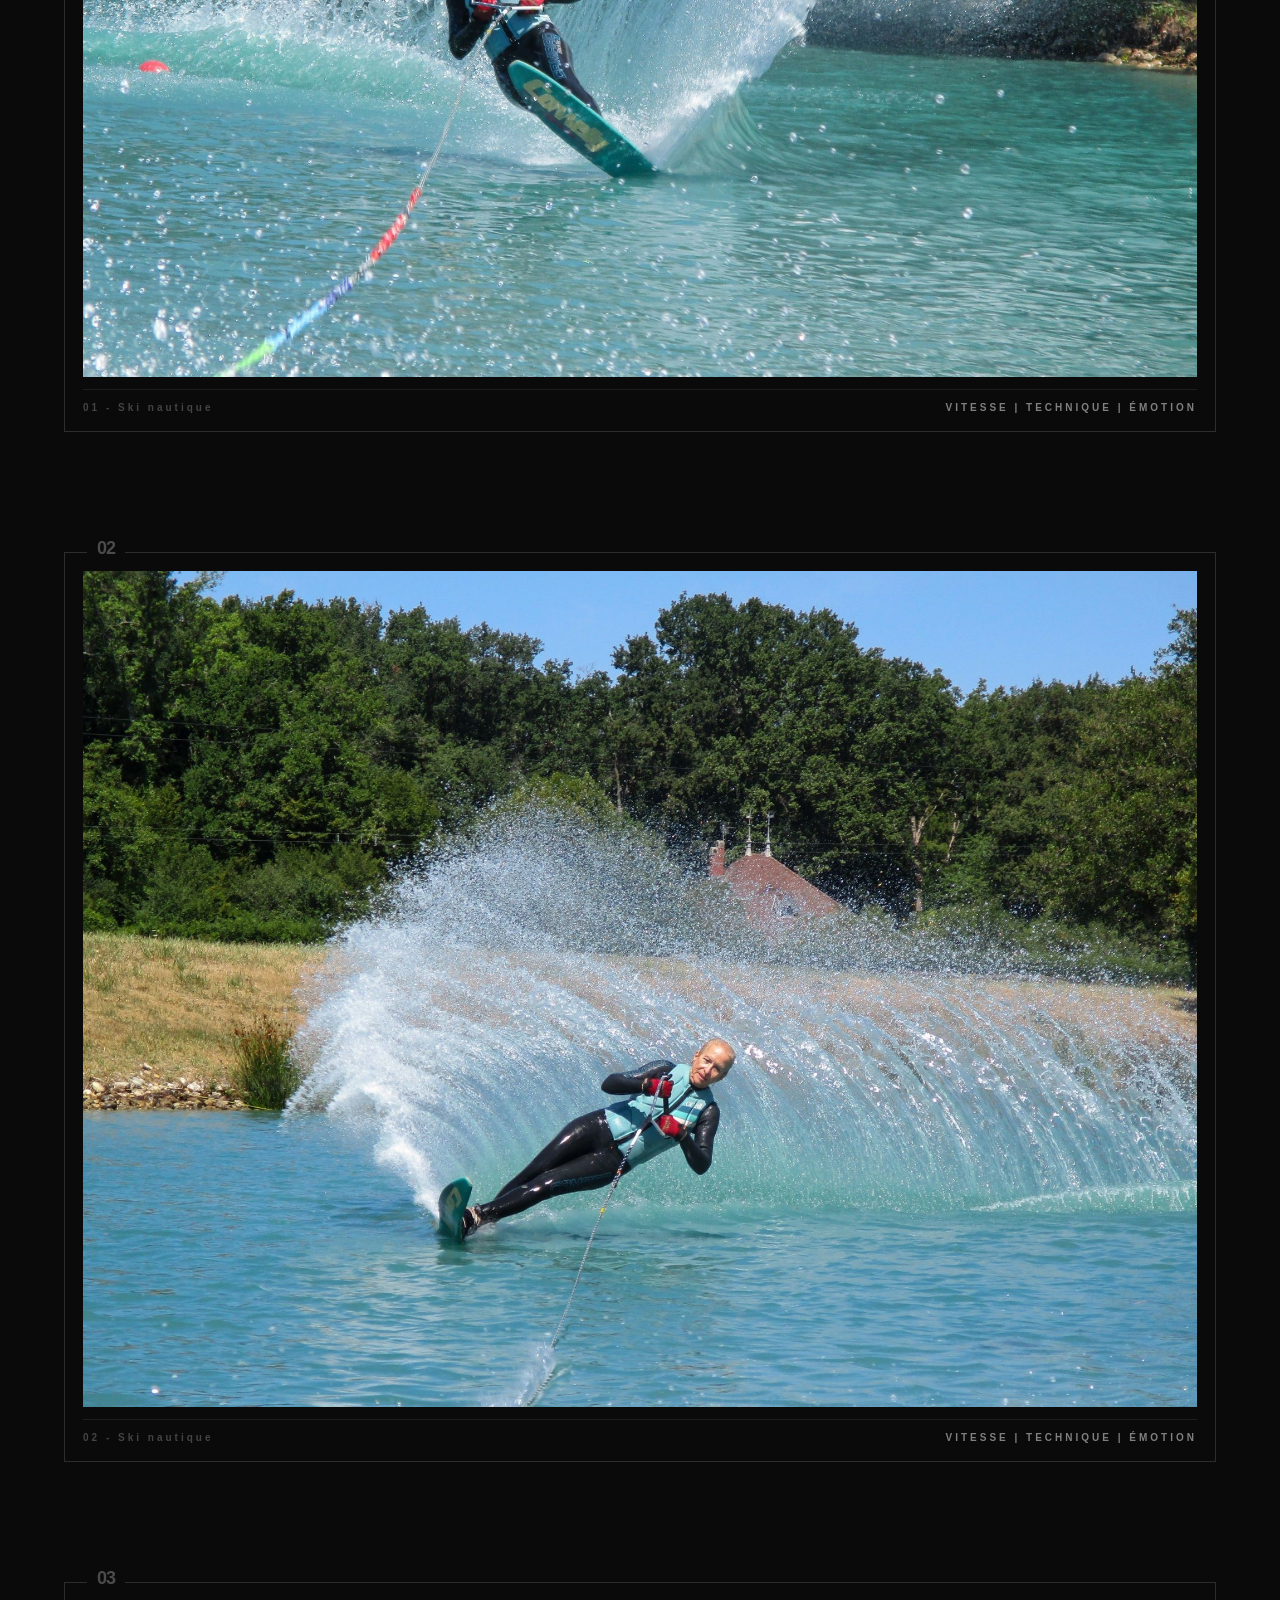
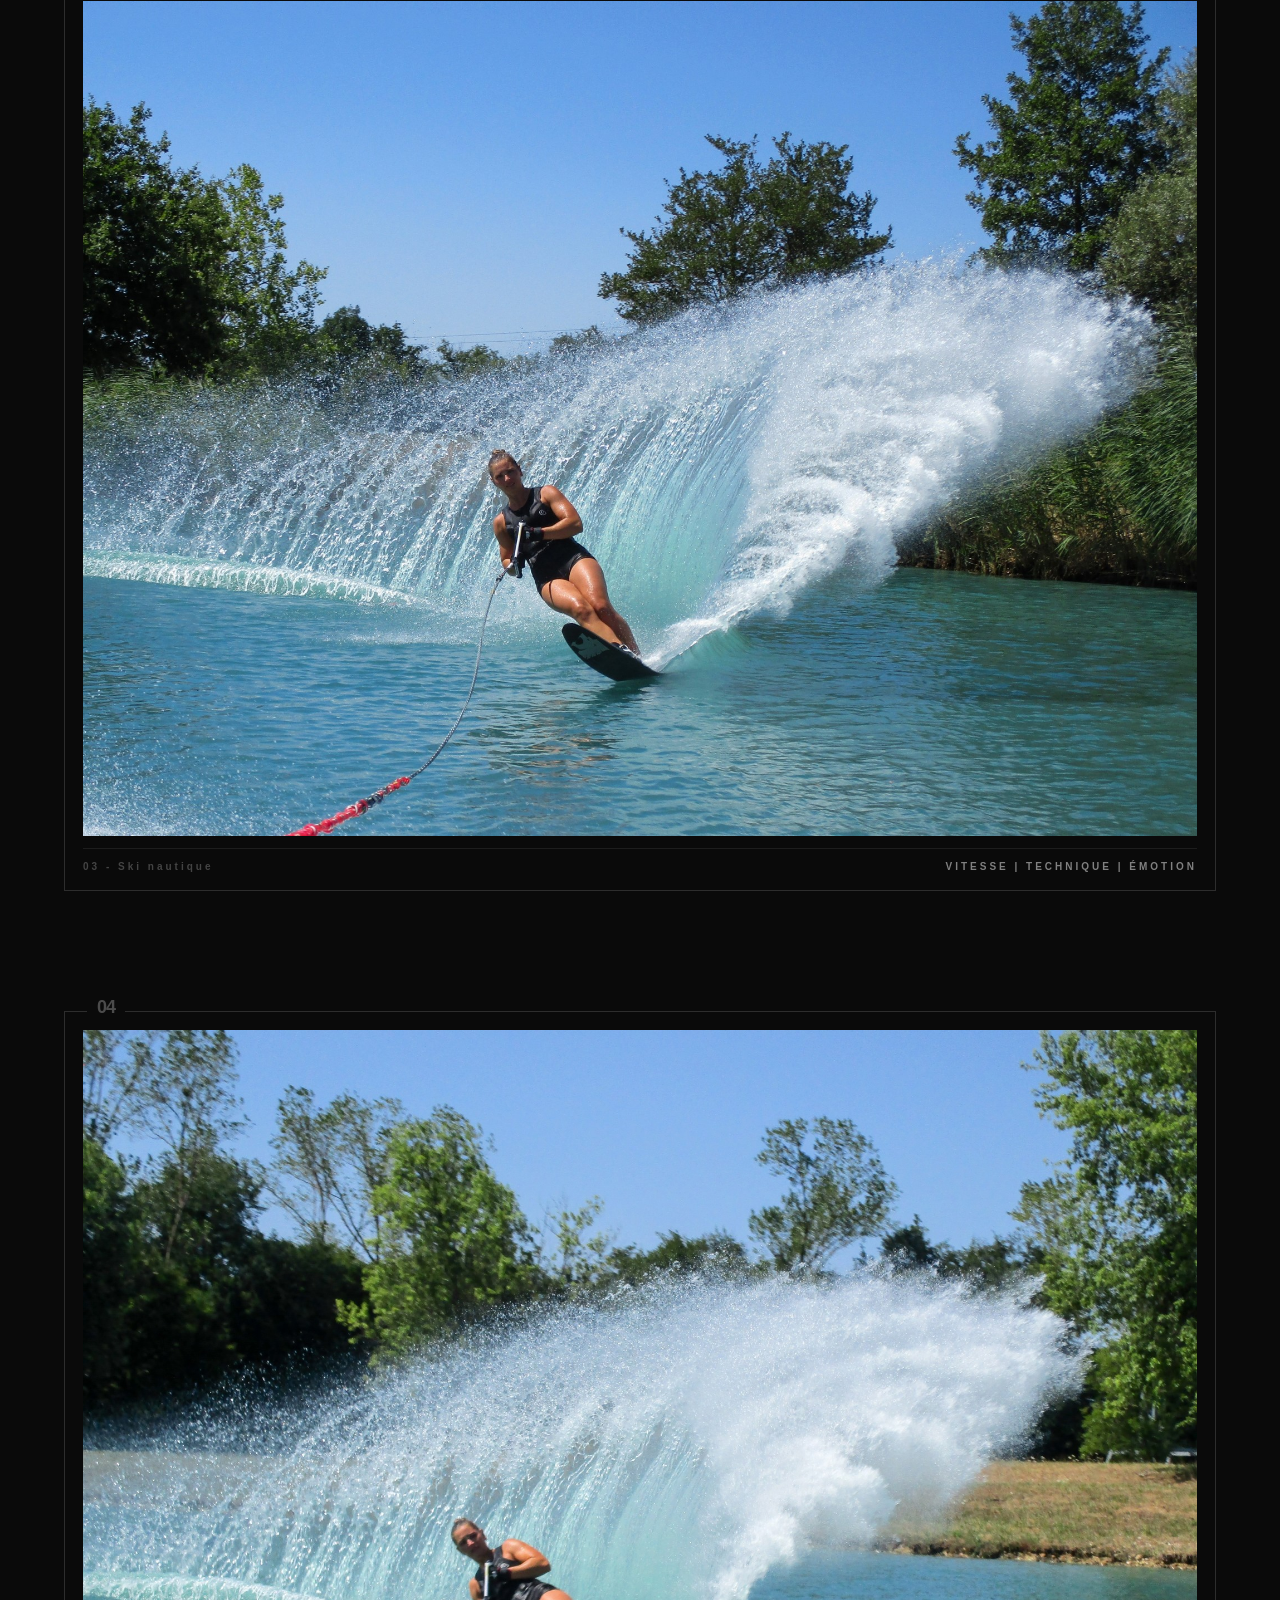
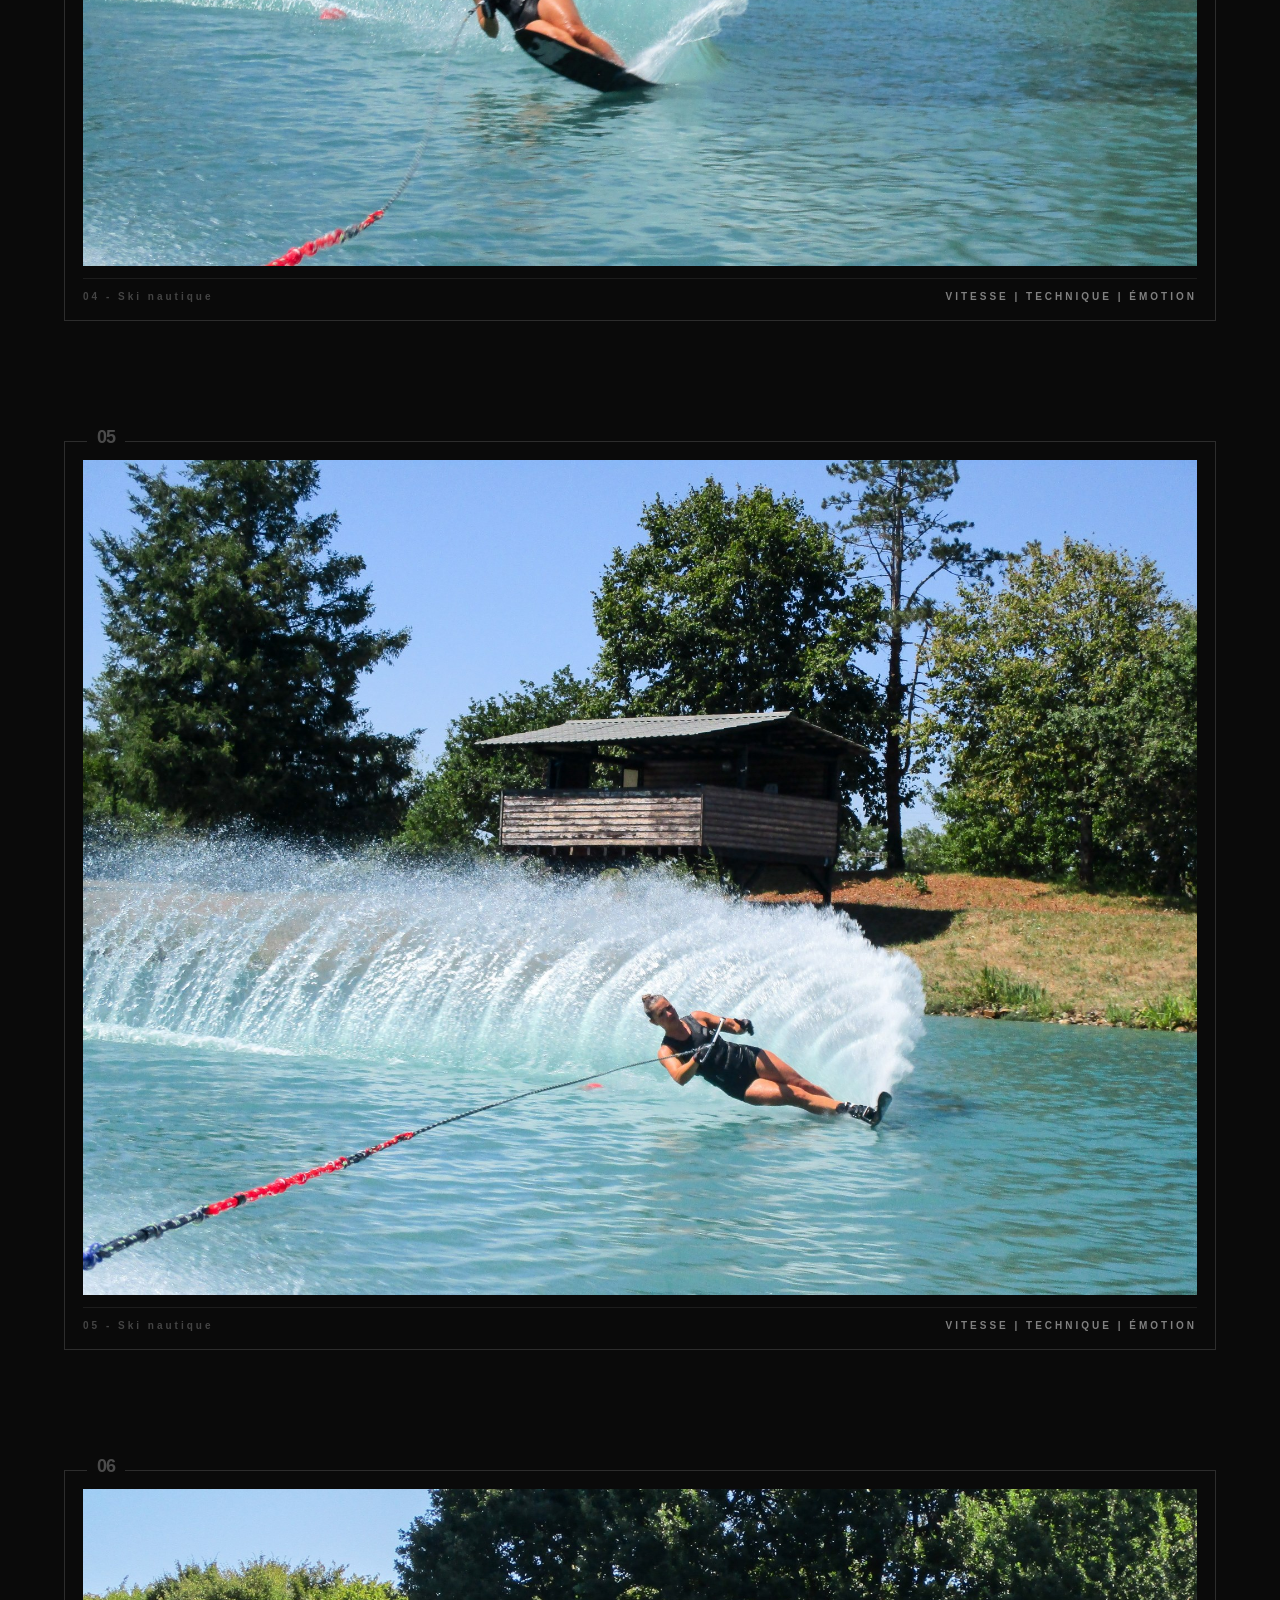
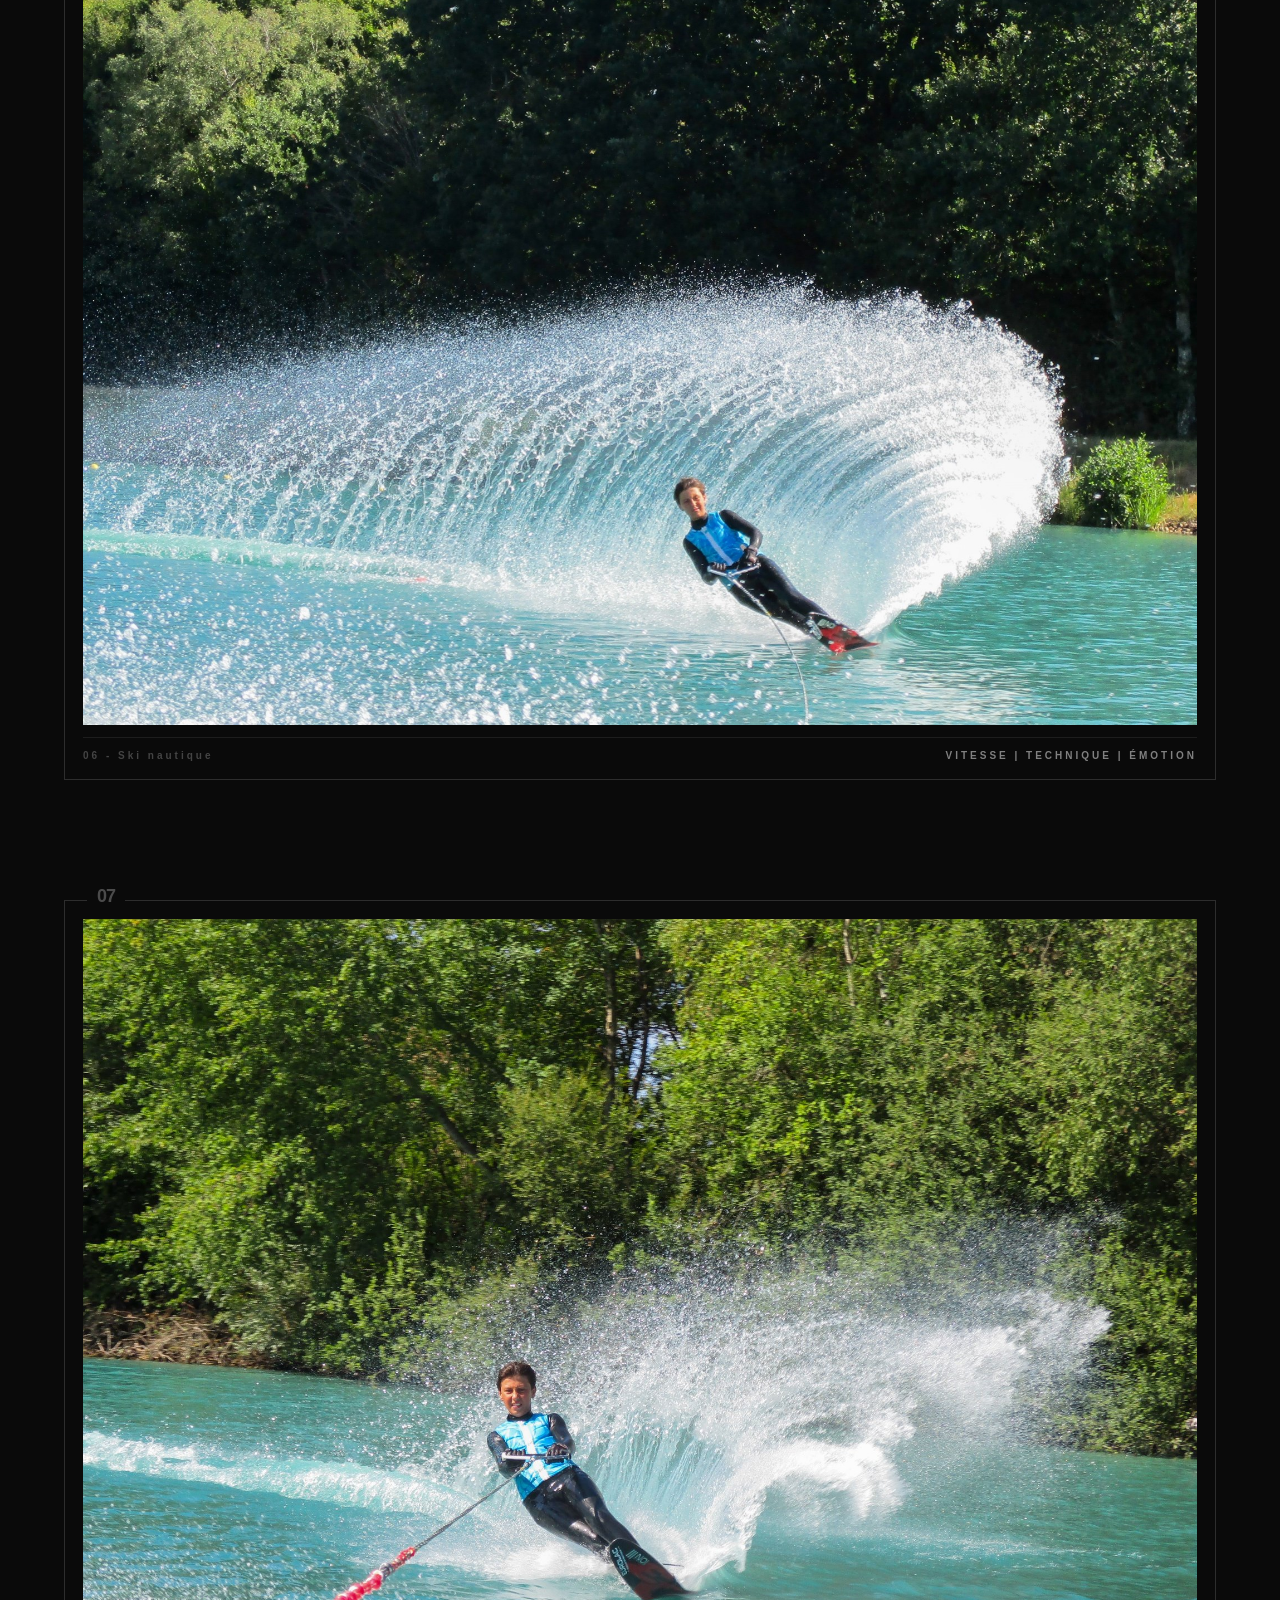
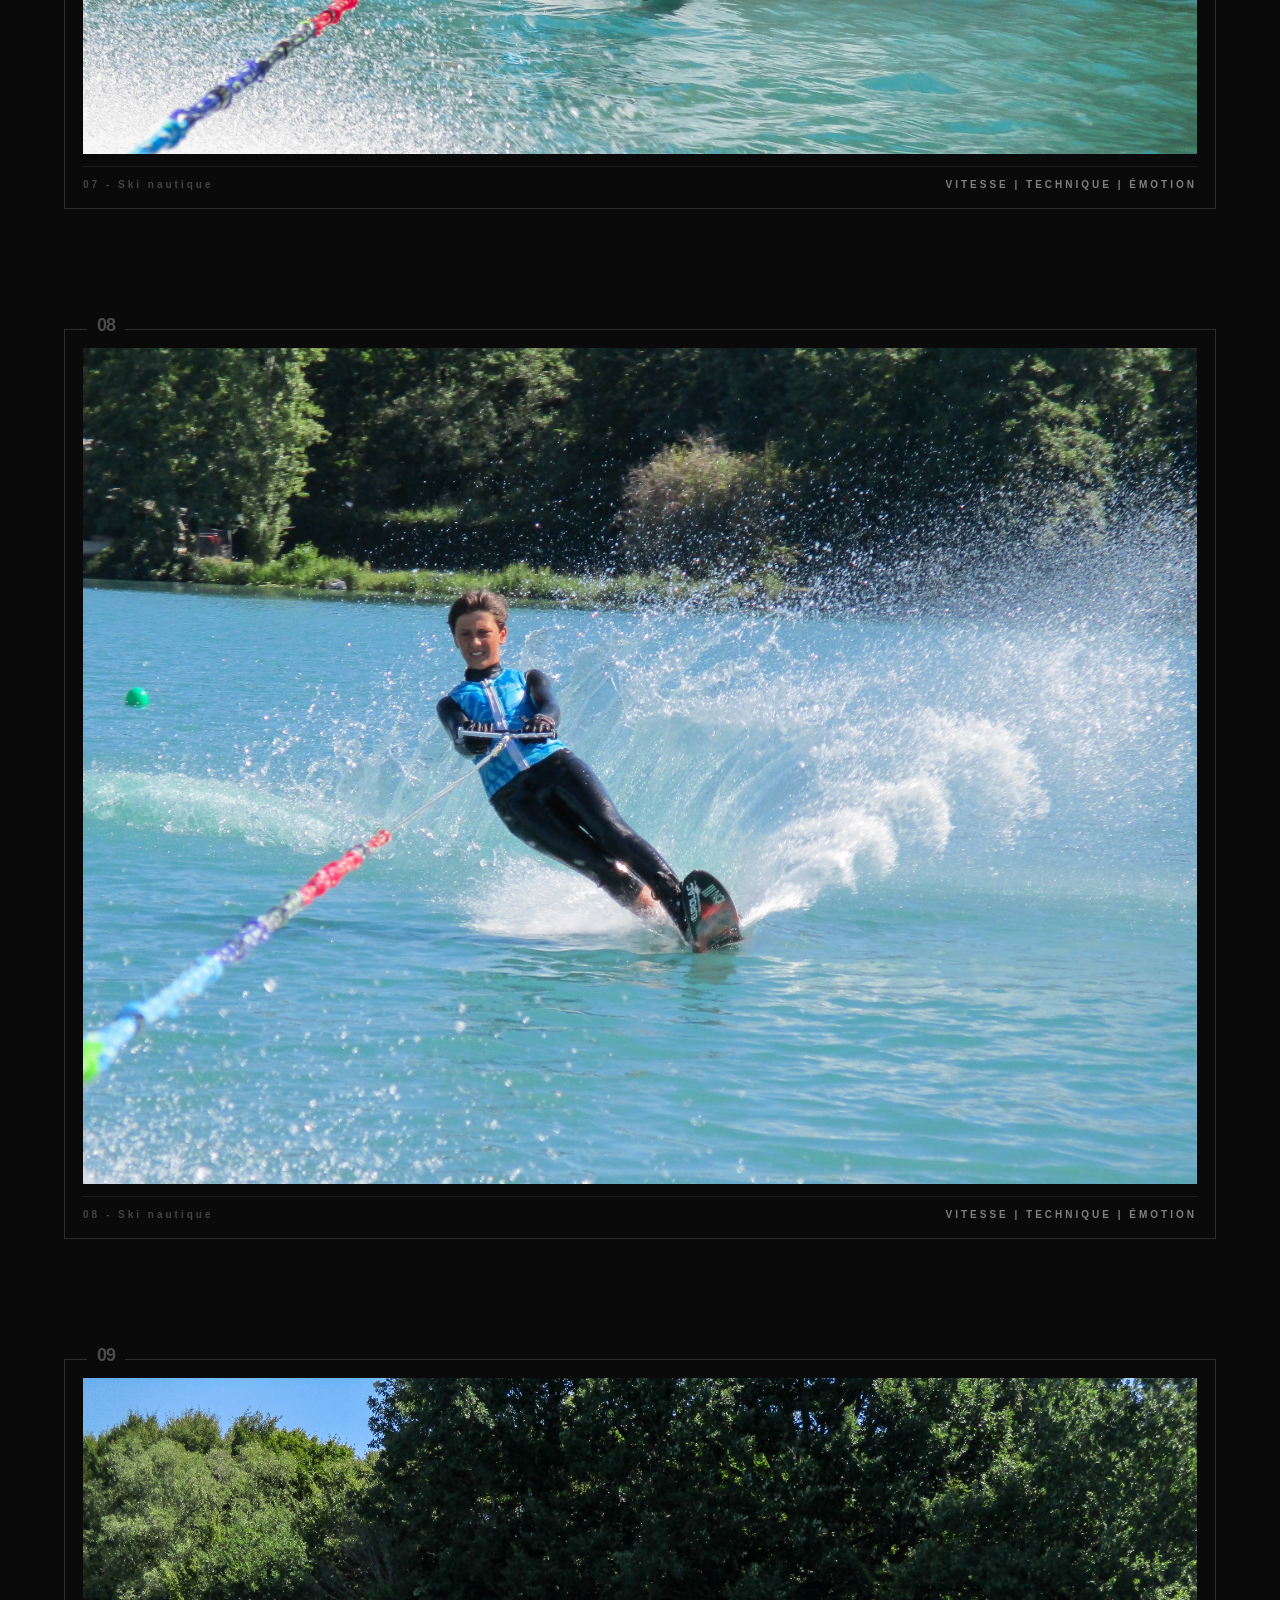
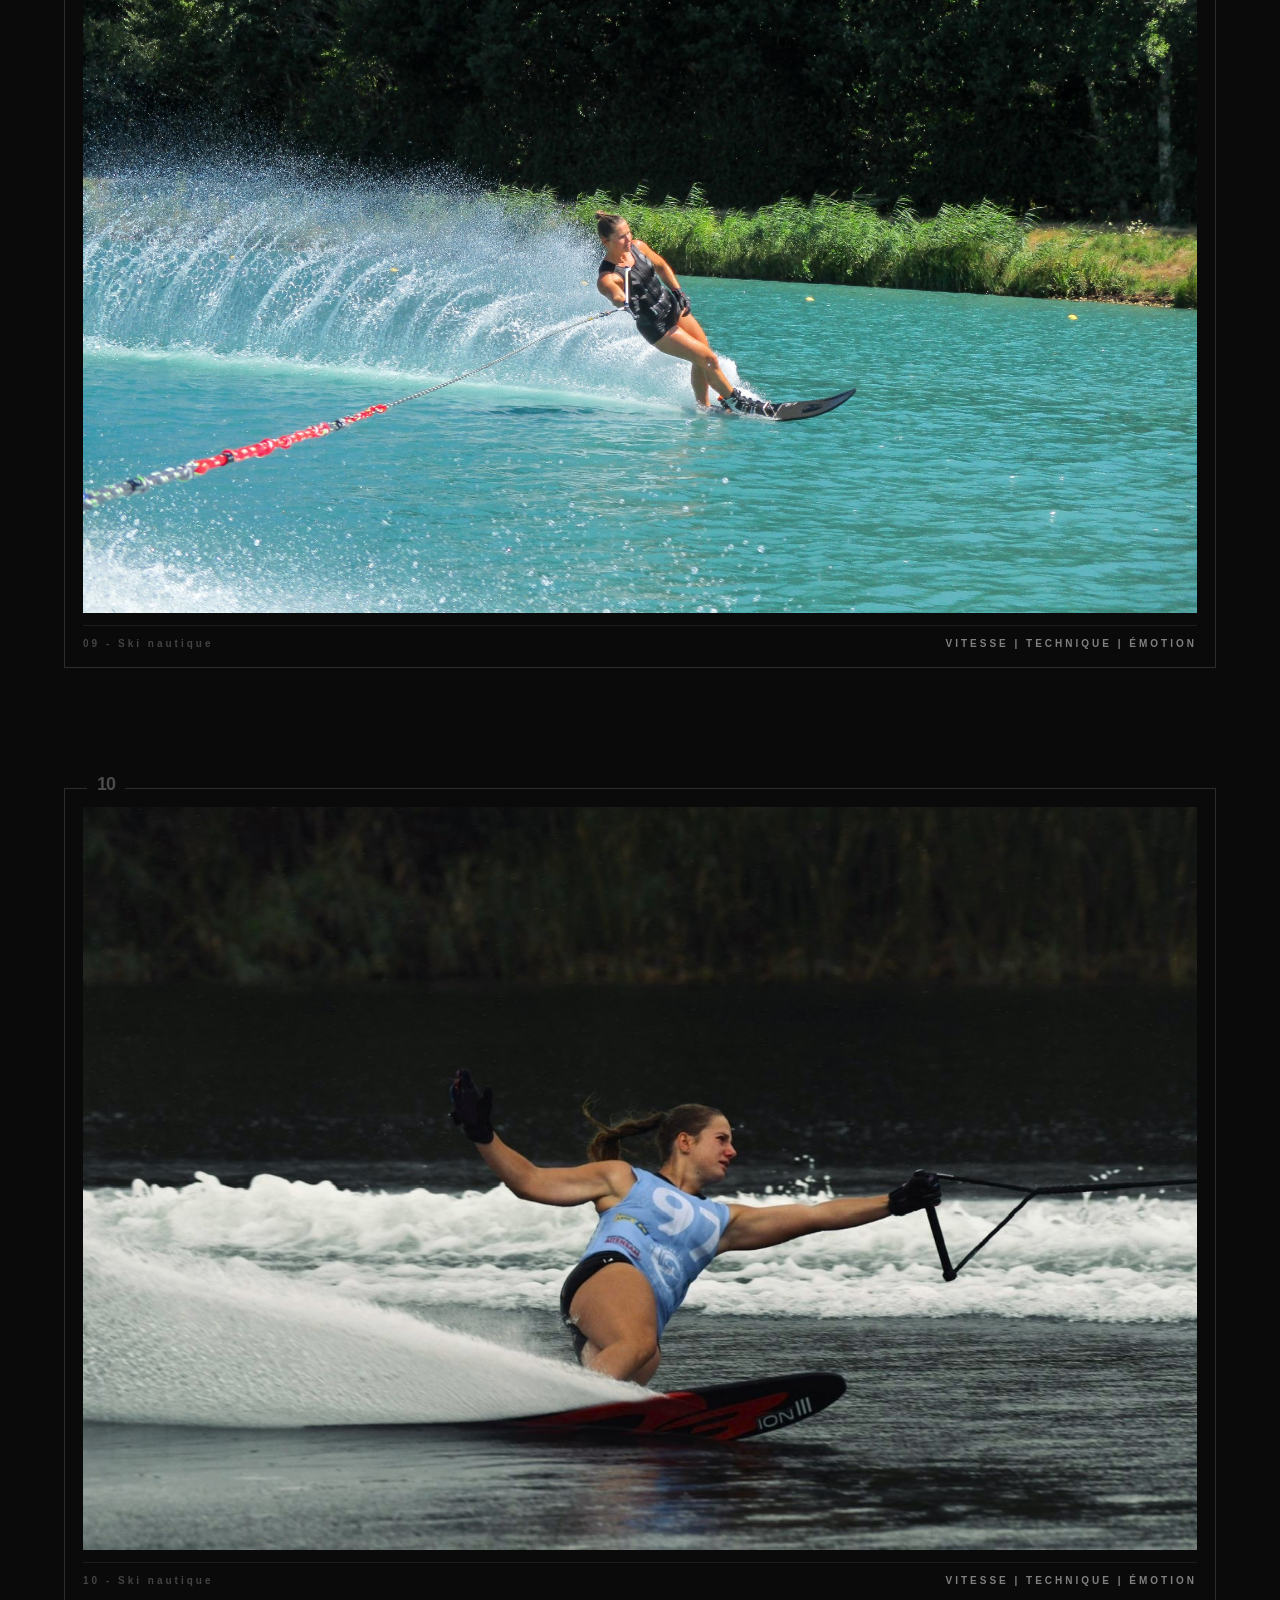
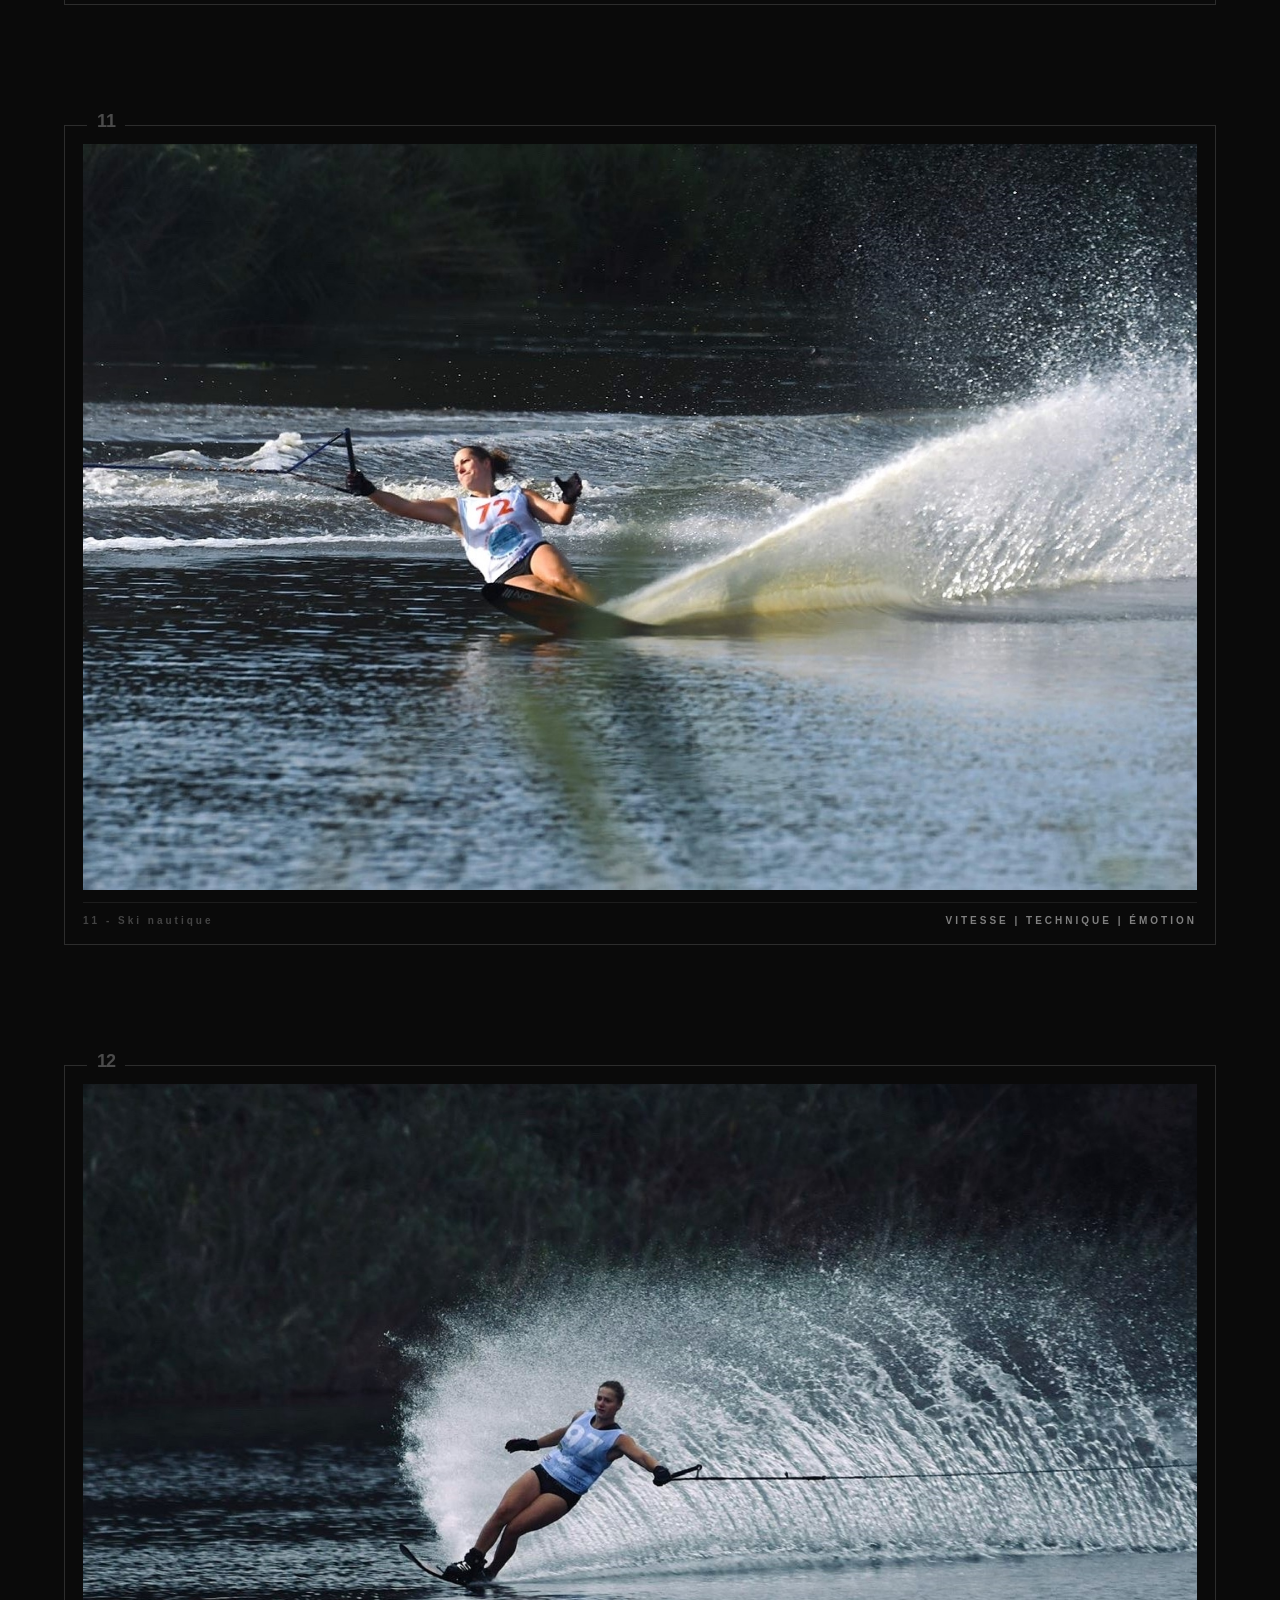
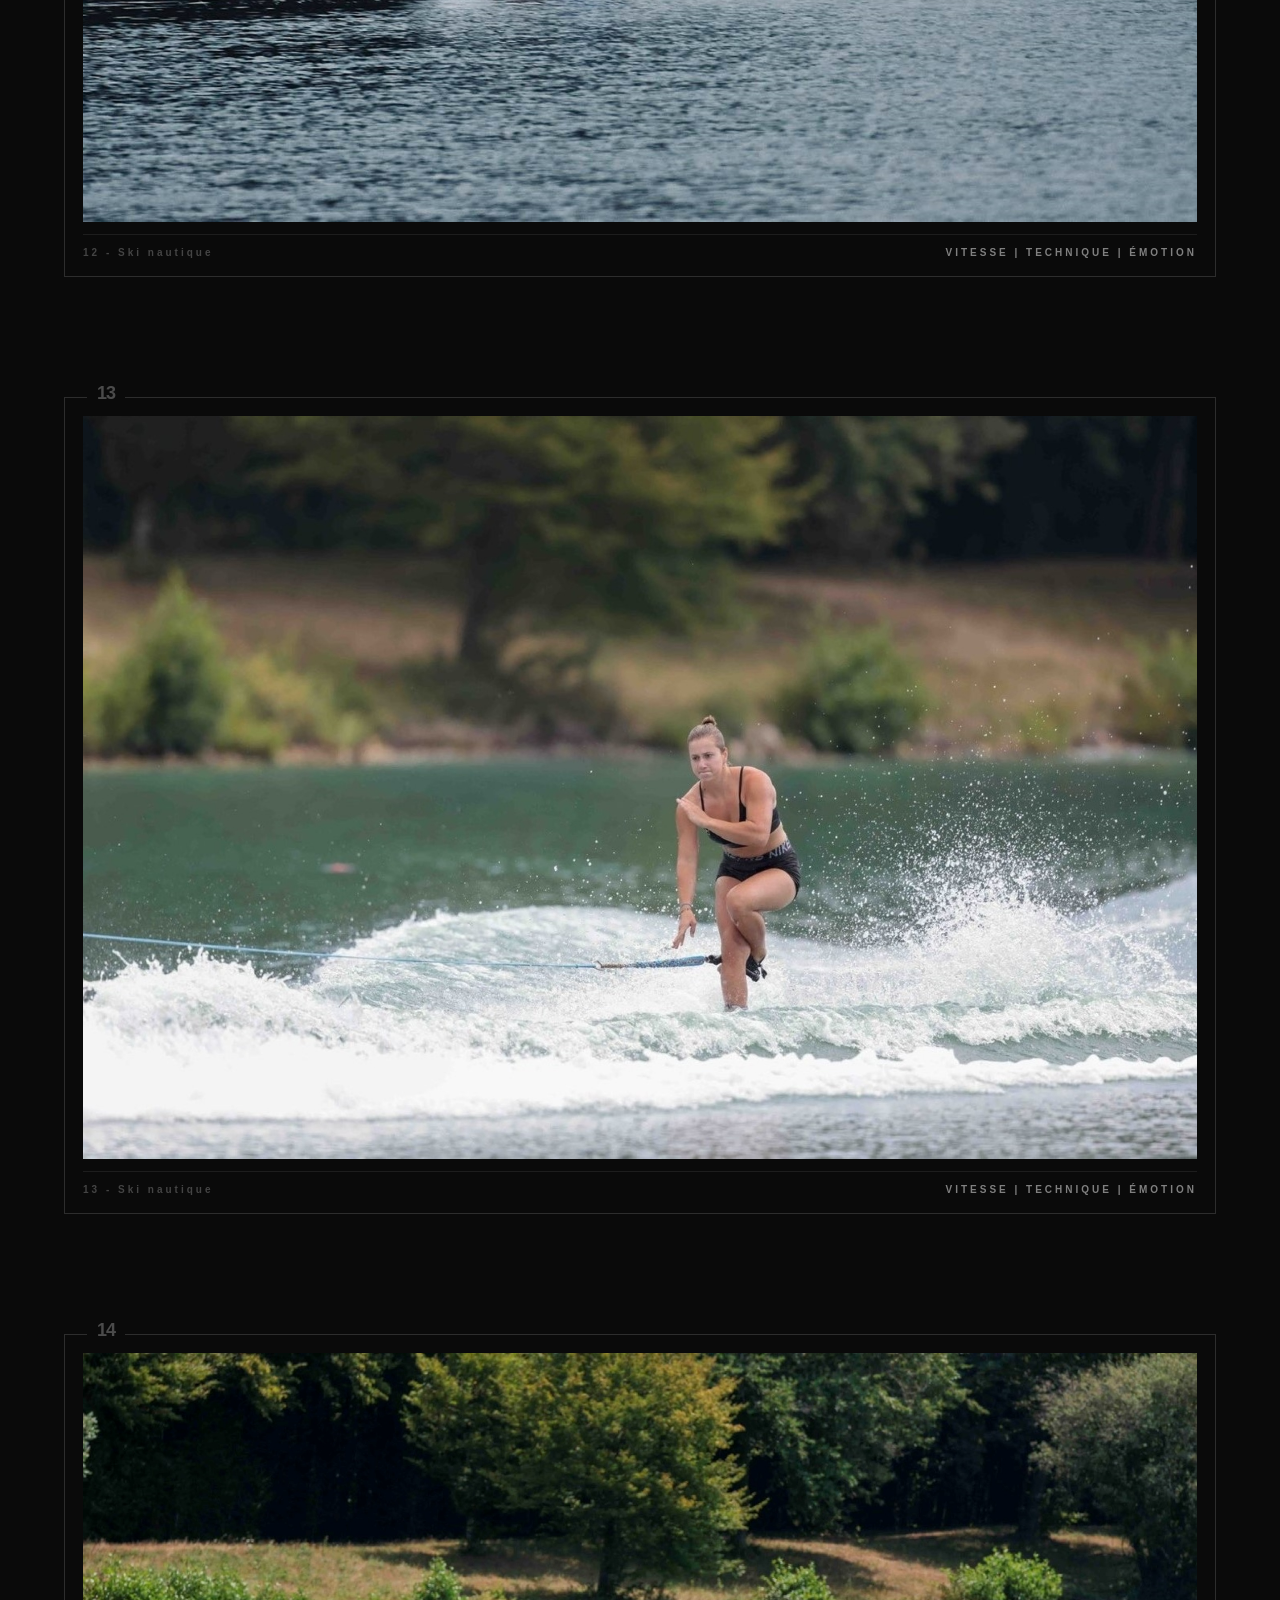
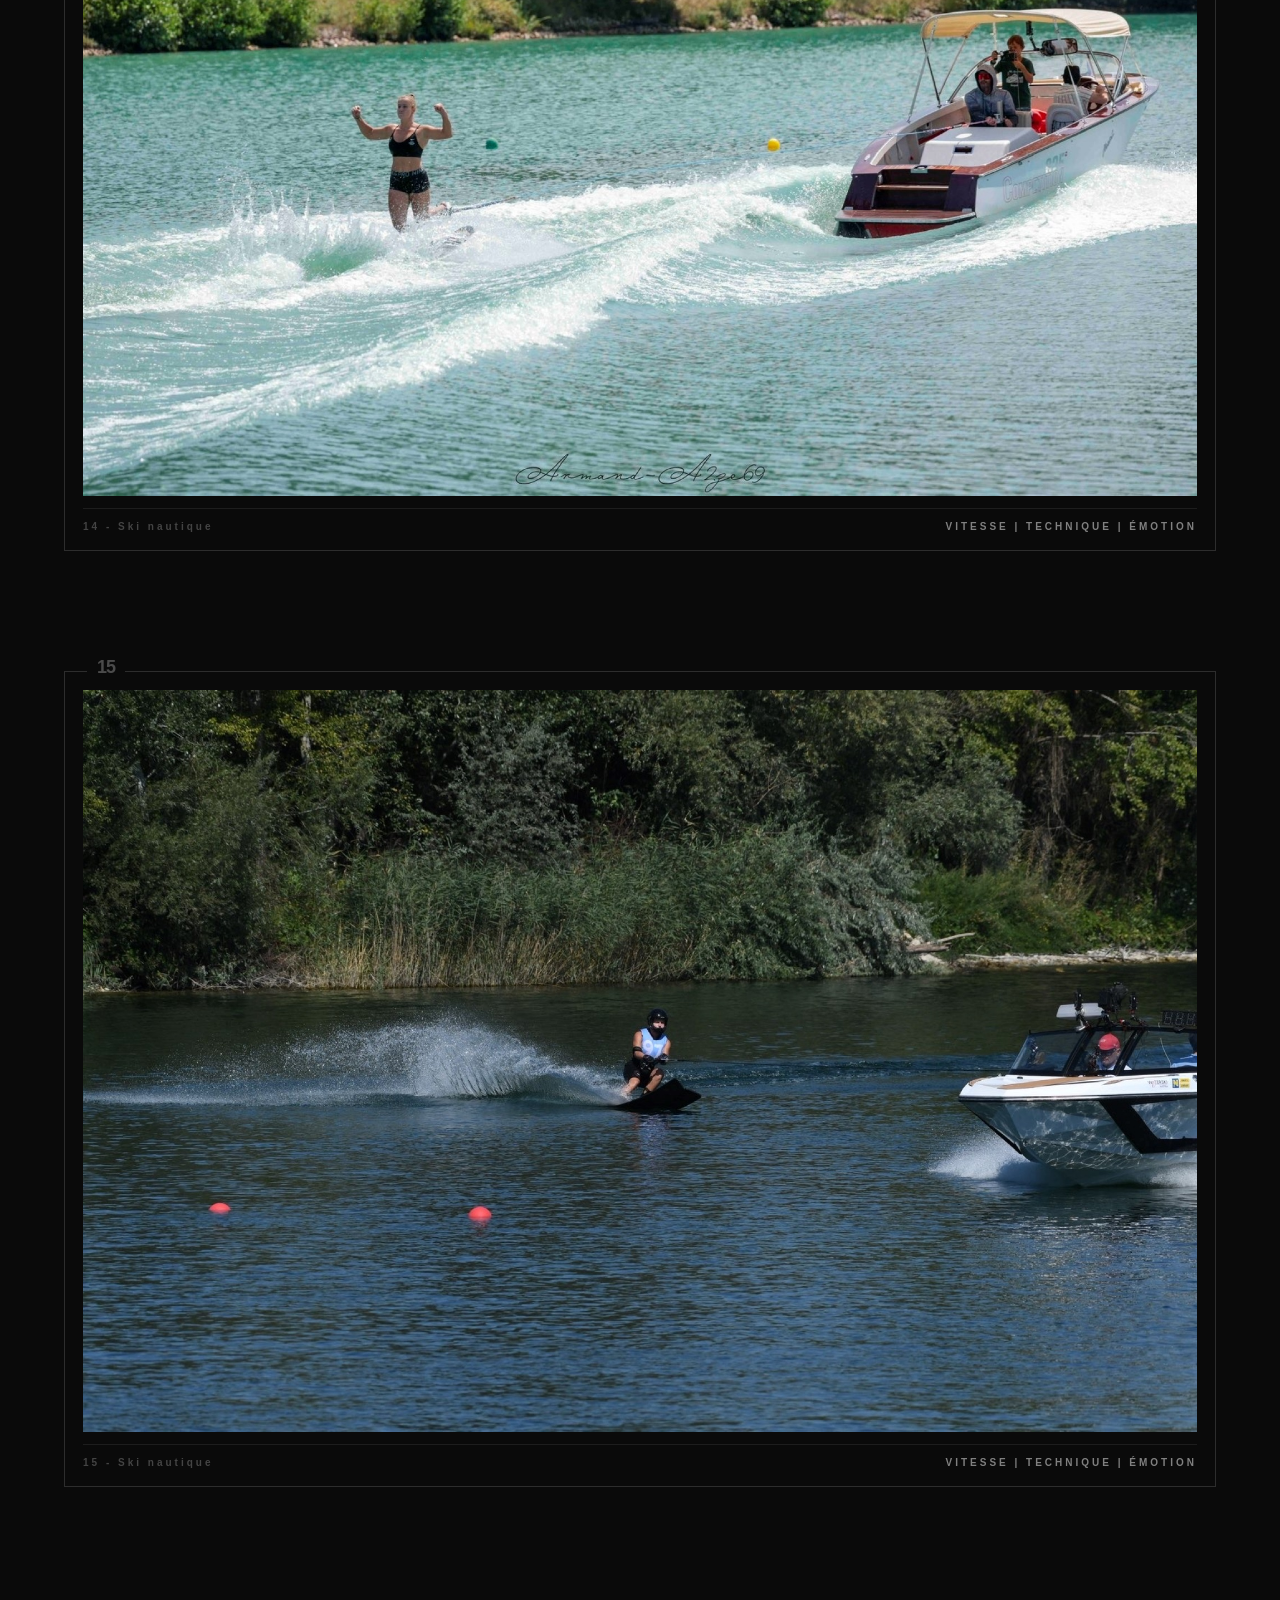
==== commit e040b682: "Update image paths in ski-nautique.html" ====
--- a/ski-nautique.html
+++ b/ski-nautique.html
@@ -1,23 +1,12 @@
 <!DOCTYPE html>
-
 <html lang="fr">
 
-
-
 <head>
-
   <meta charset="UTF-8">
-
   <meta name="viewport" content="width=device-width, initial-scale=1.0">
 
-
-
   <title>Ski Nautique — Photographier le mouvement</title>
-
-
-
   <link rel="stylesheet" href="style.css">
-
 
   <style>
     /* SECTION FINALE — SKI NAUTIQUE */
@@ -36,7 +25,7 @@
           rgba(10, 10, 10, 0.55) 45%,
           rgba(10, 10, 10, 0.15) 70%,
           rgba(10, 10, 10, 0.20) 100%),
-        url("images/NAUTIQUE30.jpg");
+        url("NAUTIQUE30.jpg");
       background-size: cover;
       background-position: center;
       background-repeat: no-repeat;
@@ -62,495 +51,240 @@
       border-color: #f5f5f5;
     }
   </style>
-
 </head>
 
-
-
 <body>
-
-
-
   <main class="sport-page nautique">
 
-
-
     <header class="sport-page-header">
-
-
-
       <a href="index.html" class="back-button">
-
         ← RETOUR
-
       </a>
 
-
-
       <div class="topbar-project">
-
         TRAVAIL DE MATURITÉ — 2026
-
-      </div>
-
-
+      </div>
 
       <div class="sport-page-title">
-
-        <span class="page-number">01</span>
-
+        <span class="page-number">02</span>
         <h1>SKI NAUTIQUE</h1>
-
-      </div>
-
-
+      </div>
 
       <div class="topbar-title">
-
         <span>02</span>
-
         <strong>SKI NAUTIQUE</strong>
-
-      </div>
-
-
-
+      </div>
     </header>
 
-
-
-
-
     <section class="sport-gallery">
 
-
-
-
-
       <!-- =========================
-
            INTRODUCTION
-
       \========================== -->
 
-
-
       <div class="sport-intro">
-
-
-
         <div class="sport-intro-label">
-
           À PROPOS DE LA SÉRIE
-
         </div>
 
-
-
         <div class="sport-intro-line"></div>
 
-
-
         <p class="sport-intro-text">
-
           Une exploration photographique de la vitesse, de la technique et de l’émotion dans le ski nautique.
-
         </p>
-
-
-
-      </div>
-
-
-
-
+      </div>
 
       <!-- =========================================================
-
            GALERIE — 15 CADRES PLEINE LARGEUR
 
-
-
            Pour ajouter une photo, remplace la ligne commentée par :
-
            <img src="NOM-DE-LA-PHOTO.jpg" alt="Description de la photo">
-
       \========================================================== -->
 
-
-
       <div class="gallery-full-list">
 
-
-
         <!-- CADRE 01 -->
-
-        <article class="gallery-single-frame">
-
+        <article class="gallery-single-frame">
           <span class="gallery-single-number">01</span>
-
-          <div class="gallery-single-media">
-
-            <img src="images/NAUTIQUE1.jpg" alt="OK">
-
-          </div>
-
-          <div class="gallery-single-caption">
-
+          <div class="gallery-single-media">
+            <img src="NAUTIQUE1.jpg" alt="OK">
+          </div>
+          <div class="gallery-single-caption">
             <span>01 - Ski nautique</span>
-
-            <span>VITESSE | TECHNIQUE | ÉMOTION</span>
-
-          </div>
-
-        </article>
-
-
+            <span>VITESSE | TECHNIQUE | ÉMOTION</span>
+          </div>
+        </article>
 
         <!-- CADRE 02 -->
-
-        <article class="gallery-single-frame">
-
+        <article class="gallery-single-frame">
           <span class="gallery-single-number">02</span>
-
-          <div class="gallery-single-media">
-
-            <img src="images/NAUTIQUE2.jpg" alt="OK">
-
-          </div>
-
-          <div class="gallery-single-caption">
-
+          <div class="gallery-single-media">
+            <img src="NAUTIQUE2.jpg" alt="OK">
+          </div>
+          <div class="gallery-single-caption">
             <span>02 - Ski nautique</span>
-
-            <span>VITESSE | TECHNIQUE | ÉMOTION</span>
-
-          </div>
-
-        </article>
-
-
+            <span>VITESSE | TECHNIQUE | ÉMOTION</span>
+          </div>
+        </article>
 
         <!-- CADRE 03 -->
-
-        <article class="gallery-single-frame">
-
+        <article class="gallery-single-frame">
           <span class="gallery-single-number">03</span>
-
-          <div class="gallery-single-media">
-
-            <img src="images/NAUTIQUE3.jpg" alt="OK">
-
-          </div>
-
-          <div class="gallery-single-caption">
-
+          <div class="gallery-single-media">
+            <img src="NAUTIQUE3.jpg" alt="OK">
+          </div>
+          <div class="gallery-single-caption">
             <span>03 - Ski nautique</span>
-
-            <span>VITESSE | TECHNIQUE | ÉMOTION</span>
-
-          </div>
-
-        </article>
-
-
+            <span>VITESSE | TECHNIQUE | ÉMOTION</span>
+          </div>
+        </article>
 
         <!-- CADRE 04 -->
-
-        <article class="gallery-single-frame">
-
+        <article class="gallery-single-frame">
           <span class="gallery-single-number">04</span>
-
-          <div class="gallery-single-media">
-
-            <img src="images/NAUTIQUE4.jpg" alt="OK">
-
-          </div>
-
-          <div class="gallery-single-caption">
-
+          <div class="gallery-single-media">
+            <img src="NAUTIQUE4.jpg" alt="OK">
+          </div>
+          <div class="gallery-single-caption">
             <span>04 - Ski nautique</span>
-
-            <span>VITESSE | TECHNIQUE | ÉMOTION</span>
-
-          </div>
-
-        </article>
-
-
+            <span>VITESSE | TECHNIQUE | ÉMOTION</span>
+          </div>
+        </article>
 
         <!-- CADRE 05 -->
-
-        <article class="gallery-single-frame">
-
+        <article class="gallery-single-frame">
           <span class="gallery-single-number">05</span>
-
-          <div class="gallery-single-media">
-
-            <img src="images/NAUTIQUE5.jpg" alt="Photographie de ski nautique 05">
-
-          </div>
-
-          <div class="gallery-single-caption">
-
+          <div class="gallery-single-media">
+            <img src="NAUTIQUE5.jpg" alt="Photographie de ski nautique 05">
+          </div>
+          <div class="gallery-single-caption">
             <span>05 - Ski nautique</span>
-
-            <span>VITESSE | TECHNIQUE | ÉMOTION</span>
-
-          </div>
-
-        </article>
-
-
+            <span>VITESSE | TECHNIQUE | ÉMOTION</span>
+          </div>
+        </article>
 
         <!-- CADRE 06 -->
-
-        <article class="gallery-single-frame">
-
+        <article class="gallery-single-frame">
           <span class="gallery-single-number">06</span>
-
-          <div class="gallery-single-media">
-
-            <img src="images/NAUTIQUE6.jpg" alt="Photographie de ski nautique 06">
-
-          </div>
-
-          <div class="gallery-single-caption">
-
+          <div class="gallery-single-media">
+            <img src="NAUTIQUE6.jpg" alt="Photographie de ski nautique 06">
+          </div>
+          <div class="gallery-single-caption">
             <span>06 - Ski nautique</span>
-
-            <span>VITESSE | TECHNIQUE | ÉMOTION</span>
-
-          </div>
-
-        </article>
-
-
+            <span>VITESSE | TECHNIQUE | ÉMOTION</span>
+          </div>
+        </article>
 
         <!-- CADRE 07 -->
-
-        <article class="gallery-single-frame">
-
+        <article class="gallery-single-frame">
           <span class="gallery-single-number">07</span>
-
-          <div class="gallery-single-media">
-
-            <img src="images/NAUTIQUE7.jpg" alt="Photographie de ski nautique 07">
-
-          </div>
-
-          <div class="gallery-single-caption">
-
+          <div class="gallery-single-media">
+            <img src="NAUTIQUE7.jpg" alt="Photographie de ski nautique 07">
+          </div>
+          <div class="gallery-single-caption">
             <span>07 - Ski nautique</span>
-
-            <span>VITESSE | TECHNIQUE | ÉMOTION</span>
-
-          </div>
-
-        </article>
-
-
+            <span>VITESSE | TECHNIQUE | ÉMOTION</span>
+          </div>
+        </article>
 
         <!-- CADRE 08 -->
-
-        <article class="gallery-single-frame">
-
+        <article class="gallery-single-frame">
           <span class="gallery-single-number">08</span>
-
-          <div class="gallery-single-media">
-
-            <img src="images/NAUTIQUE8.jpg" alt="OK">
-
-          </div>
-
-          <div class="gallery-single-caption">
-
+          <div class="gallery-single-media">
+            <img src="NAUTIQUE8.jpg" alt="OK">
+          </div>
+          <div class="gallery-single-caption">
             <span>08 - Ski nautique</span>
-
-            <span>VITESSE | TECHNIQUE | ÉMOTION</span>
-
-          </div>
-
-        </article>
-
-
+            <span>VITESSE | TECHNIQUE | ÉMOTION</span>
+          </div>
+        </article>
 
         <!-- CADRE 09 -->
-
-        <article class="gallery-single-frame">
-
+        <article class="gallery-single-frame">
           <span class="gallery-single-number">09</span>
-
-          <div class="gallery-single-media">
-
-            <img src="images/NAUTIQUE9.jpg" alt="Photographie de ski nautique 09">
-
-          </div>
-
-          <div class="gallery-single-caption">
-
+          <div class="gallery-single-media">
+            <img src="NAUTIQUE9.jpg" alt="Photographie de ski nautique 09">
+          </div>
+          <div class="gallery-single-caption">
             <span>09 - Ski nautique</span>
-
-            <span>VITESSE | TECHNIQUE | ÉMOTION</span>
-
-          </div>
-
-        </article>
-
-
+            <span>VITESSE | TECHNIQUE | ÉMOTION</span>
+          </div>
+        </article>
 
         <!-- CADRE 10 -->
-
-        <article class="gallery-single-frame">
-
+        <article class="gallery-single-frame">
           <span class="gallery-single-number">10</span>
-
-          <div class="gallery-single-media">
-
-            <img src="images/NAUTIQUE10.jpg" alt="OK">
-
-          </div>
-
-          <div class="gallery-single-caption">
-
+          <div class="gallery-single-media">
+            <img src="NAUTIQUE10.jpg" alt="OK">
+          </div>
+          <div class="gallery-single-caption">
             <span>10 - Ski nautique</span>
-
-            <span>VITESSE | TECHNIQUE | ÉMOTION</span>
-
-          </div>
-
-        </article>
-
-
+            <span>VITESSE | TECHNIQUE | ÉMOTION</span>
+          </div>
+        </article>
 
         <!-- CADRE 11 -->
-
-        <article class="gallery-single-frame">
-
+        <article class="gallery-single-frame">
           <span class="gallery-single-number">11</span>
-
-          <div class="gallery-single-media">
-
-            <img src="images/NAUTIQUE11.jpg" alt="OK">
-
-          </div>
-
-          <div class="gallery-single-caption">
-
+          <div class="gallery-single-media">
+            <img src="NAUTIQUE11.jpg" alt="OK">
+          </div>
+          <div class="gallery-single-caption">
             <span>11 - Ski nautique</span>
-
-            <span>VITESSE | TECHNIQUE | ÉMOTION</span>
-
-          </div>
-
-        </article>
-
-
+            <span>VITESSE | TECHNIQUE | ÉMOTION</span>
+          </div>
+        </article>
 
         <!-- CADRE 12 -->
-
-        <article class="gallery-single-frame">
-
+        <article class="gallery-single-frame">
           <span class="gallery-single-number">12</span>
-
-          <div class="gallery-single-media">
-
-            <img src="images/NAUTIQUE12.jpg" alt="OK">
-
-          </div>
-
-          <div class="gallery-single-caption">
-
+          <div class="gallery-single-media">
+            <img src="NAUTIQUE12.jpg" alt="OK">
+          </div>
+          <div class="gallery-single-caption">
             <span>12 - Ski nautique</span>
-
-            <span>VITESSE | TECHNIQUE | ÉMOTION</span>
-
-          </div>
-
-        </article>
-
-
+            <span>VITESSE | TECHNIQUE | ÉMOTION</span>
+          </div>
+        </article>
 
         <!-- CADRE 13 -->
-
-        <article class="gallery-single-frame">
-
+        <article class="gallery-single-frame">
           <span class="gallery-single-number">13</span>
-
-          <div class="gallery-single-media">
-
-            <img src="images/NAUTIQUE13.jpg" alt="Photographie de ski nautique 13">
-
-          </div>
-
-          <div class="gallery-single-caption">
-
+          <div class="gallery-single-media">
+            <img src="NAUTIQUE13.jpg" alt="Photographie de ski nautique 13">
+          </div>
+          <div class="gallery-single-caption">
             <span>13 - Ski nautique</span>
-
-            <span>VITESSE | TECHNIQUE | ÉMOTION</span>
-
-          </div>
-
-        </article>
-
-
+            <span>VITESSE | TECHNIQUE | ÉMOTION</span>
+          </div>
+        </article>
 
         <!-- CADRE 14 -->
-
-        <article class="gallery-single-frame">
-
+        <article class="gallery-single-frame">
           <span class="gallery-single-number">14</span>
-
-          <div class="gallery-single-media">
-
-            <img src="images/NAUTIQUE14.jpg" alt="Photographie de ski nautique 14">
-
-          </div>
-
-          <div class="gallery-single-caption">
-
+          <div class="gallery-single-media">
+            <img src="NAUTIQUE14.jpg" alt="Photographie de ski nautique 14">
+          </div>
+          <div class="gallery-single-caption">
             <span>14 - Ski nautique</span>
-
-            <span>VITESSE | TECHNIQUE | ÉMOTION</span>
-
-          </div>
-
-        </article>
-
-
+            <span>VITESSE | TECHNIQUE | ÉMOTION</span>
+          </div>
+        </article>
 
         <!-- CADRE 15 -->
-
-        <article class="gallery-single-frame">
-
+        <article class="gallery-single-frame">
           <span class="gallery-single-number">15</span>
-
-          <div class="gallery-single-media">
-
-            <img src="images/NAUTIQUE15.jpg" alt="Photographie de ski nautique 15">
-
-          </div>
-
-          <div class="gallery-single-caption">
-
+          <div class="gallery-single-media">
+            <img src="NAUTIQUE15.jpg" alt="Photographie de ski nautique 15">
+          </div>
+          <div class="gallery-single-caption">
             <span>15 - Ski nautique</span>
-
-            <span>VITESSE | TECHNIQUE | ÉMOTION</span>
-
-          </div>
-
-        </article>
-
-
-
-      </div>
-
-
-
+            <span>VITESSE | TECHNIQUE | ÉMOTION</span>
+          </div>
+        </article>
+
+      </div>
     </section>
-
-
-
 
     <!-- SECTION FINALE — PHOTO 30 HORS GALERIE -->
     <section class="sport-end">
@@ -559,14 +293,6 @@
 
   </main>
 
-
-
   <script src="script.js"></script>
-
-
-
 </body>
-
-
-
 </html>
--- a/style.css
+++ b/style.css
@@ -1,2707 +1,1285 @@
 * {
-
   margin: 0;
-
   padding: 0;
-
   box-sizing: border-box;
-
-}
-
-
-
-
+}
+
+.gallery-full-list {
+  width: 100%;
+  margin: 160px auto 0;
+  display: flex;
+  flex-direction: column;
+  gap: 120px;
+}
+
+.gallery-single-frame {
+  position: relative;
+  width: 100%;
+  padding: 18px;
+  border: 1px solid rgba(255, 255, 255, 0.14);
+  background: #0a0a0a;
+}
+
+.gallery-single-number {
+  position: absolute;
+  top: -15px;
+  left: 22px;
+  padding: 0 10px;
+  background: #0a0a0a;
+  font-size: 18px;
+  font-weight: 800;
+  letter-spacing: -1px;
+  color: rgba(245, 245, 245, 0.28);
+  z-index: 2;
+}
+
+.gallery-single-media {
+  width: 100%;
+  display: block;
+  overflow: hidden;
+  background: #111;
+}
+
+.gallery-single-media img {
+  display: block;
+  width: 100%;
+  height: auto;
+  background: #111;
+}
+
+.gallery-single-caption {
+  display: flex;
+  align-items: center;
+  justify-content: space-between;
+  gap: 16px;
+  margin-top: 12px;
+  padding-top: 12px;
+  border-top: 1px solid rgba(255, 255, 255, 0.08);
+  font-size: 10px;
+  font-weight: 700;
+  letter-spacing: 3px;
+  color: rgba(245, 245, 245, 0.5);
+}
+
+.gallery-single-caption span:first-child {
+  color: rgba(245, 245, 245, 0.25);
+}
+
+@media (max-width: 700px) {
+  .gallery-full-list {
+    margin-top: 100px;
+    gap: 75px;
+  }
+
+  .gallery-single-frame {
+    padding: 10px;
+  }
+
+  .gallery-single-number {
+    top: -11px;
+    left: 14px;
+    padding: 0 7px;
+    font-size: 14px;
+  }
+
+  .gallery-single-caption {
+    margin-top: 8px;
+    padding-top: 8px;
+    gap: 10px;
+    font-size: 8px;
+    letter-spacing: 2px;
+  }
+}
+
+html {
+  scroll-behavior: smooth;
+}
+
+body {
+  background: #0a0a0a;
+  color: #f5f5f5;
+  font-family: Arial, Helvetica, sans-serif;
+  overflow-x: hidden;
+}
+
+/* =========================
+
+   PAGE PRINCIPALE â€” HERO
+
+\========================= */
+.hero {
+  min-height: 100vh;
+  position: relative;
+  display: flex;
+  align-items: center;
+  justify-content: center;
+  text-align: center;
+  background: #0a0a0a;
+}
+
+.hero-content {
+  position: relative;
+  transform: translateY(-10vh);
+  z-index: 2;
+}
+
+/* LIGNE EN HAUT */
+.hero::before {
+  content: "";
+  position: absolute;
+  top: 30px;
+  left: 5%;
+  right: 5%;
+  height: 1px;
+  background: rgba(255, 255, 255, 0.15);
+}
+
+/* PETITS TEXTES */
+.subtitle {
+  font-size: 11px;
+  letter-spacing: 5px;
+  margin-bottom: 35px;
+  opacity: 0;
+  animation: fadeUp 0.8s ease forwards;
+  animation-delay: 0.2s;
+}
+
+.name {
+  font-size: 10px;
+  letter-spacing: 4px;
+  margin-top: -25px;
+  margin-bottom: 35px;
+  opacity: 0;
+  animation: fadeUp 0.8s ease forwards;
+  animation-delay: 0.3s;
+}
+
+/* TITRE */
+.hero-content h1 {
+  font-size: clamp(60px, 10vw, 150px);
+  line-height: 0.82;
+  letter-spacing: -6px;
+  font-weight: 800;
+  text-transform: uppercase;
+  opacity: 0;
+  transform: translateY(50px);
+  animation: titleReveal 1.1s cubic-bezier(.16, 1, .3, 1) forwards;
+  animation-delay: 0.4s;
+}
+
+/* SOUS-TITRE SPORTS */
+.sports {
+  margin-top: 38px;
+  font-size: 12px;
+  letter-spacing: 6px;
+  opacity: 0;
+  animation: fadeUp 0.8s ease forwards;
+  animation-delay: 1s;
+}
+
+/* TEXTE VERTICAL */
+.hero::after {
+  content: "VITESSE / TECHNIQUE / EMOTION";
+  position: absolute;
+  left: 35px;
+  bottom: 35px;
+  font-size: 9px;
+  letter-spacing: 3px;
+  writing-mode: vertical-rl;
+  transform: rotate(180deg);
+  opacity: 0.35;
+}
+
+/* FLÃˆCHE */
+.scroll {
+  position: absolute;
+  bottom: 35px;
+  left: 50%;
+  transform: translateX(-50%);
+  font-size: 22px;
+  opacity: 0;
+  animation:
+    fadeScroll 0.8s forwards 1.5s,
+    bounce 2s ease-in-out infinite 2.4s;
+}
+
+/* =========================
+
+   ANIMATIONS
+
+\========================= */
+@keyframes titleReveal {
+  from {
+    opacity: 0;
+    transform: translateY(50px);
+  }
+
+  to {
+    opacity: 1;
+    transform: translateY(0);
+  }
+}
+
+@keyframes fadeUp {
+  from {
+    opacity: 0;
+    transform: translateY(15px);
+  }
+
+  to {
+    opacity: 0.65;
+    transform: translateY(0);
+  }
+}
+
+@keyframes fadeScroll {
+  to {
+    opacity: 0.5;
+  }
+}
+
+@keyframes bounce {
+  0%,
+  100% {
+    transform: translate(-50%, 0);
+  }
+
+  50% {
+    transform: translate(-50%, 10px);
+  }
+}
+
+/* =========================
+
+   PHOTO PAGE PRINCIPALE
+
+\========================= */
+.hero-photo {
+  position: absolute;
+  left: 0;
+  right: 0;
+  bottom: 0;
+  height: 50%;
+  background-image:
+    linear-gradient(
+      to bottom,
+      #0a0a0a 0%,
+      rgba(10, 10, 10, 0.98) 10%,
+      rgba(10, 10, 10, 0.92) 18%,
+      rgba(10, 10, 10, 0.82) 26%,
+      rgba(10, 10, 10, 0.68) 36%,
+      rgba(10, 10, 10, 0.52) 46%,
+      rgba(10, 10, 10, 0.36) 56%,
+      rgba(10, 10, 10, 0.22) 66%,
+      rgba(10, 10, 10, 0.12) 74%,
+      rgba(10, 10, 10, 0.05) 82%,
+      rgba(10, 10, 10, 0) 90%
+    ),
+    url("IMG_0004.jpg");
+  background-size: 100% 100%, 100% auto;
+  background-position: center, center bottom;
+  background-repeat: no-repeat;
+  z-index: 0;
+}
+
+/* =========================
+
+   CHOIX DES SPORTS
+
+\========================= */
+.sports-menu {
+  background: #0a0a0a;
+  padding: 100px 5%;
+  display: flex;
+  flex-direction: column;
+  gap: 20px;
+}
+
+.sport-box {
+  position: relative;
+  color: #f5f5f5;
+  text-decoration: none;
+  width: 100%;
+  min-height: 220px;
+  border: 1px solid rgba(255, 255, 255, 0.18);
+  display: flex;
+  align-items: center;
+  padding: 50px;
+  overflow: visible;
+  transition:
+    background 0.5s cubic-bezier(.16, 1, .3, 1),
+    transform 0.5s cubic-bezier(.16, 1, .3, 1);
+}
+
+/* NUMÃ‰RO */
+.sport-number {
+  position: absolute;
+  top: -18px;
+  left: 22px;
+  font-size: 64px;
+  font-weight: 900;
+  letter-spacing: -5px;
+  line-height: 1;
+  color: rgba(245, 245, 245, 0.25);
+  background: #0a0a0a;
+  padding: 0 14px;
+  z-index: 5;
+
+}
+
+/* NOM DU SPORT */
+
+.sport-box h2 {
+
+  font-size: clamp(45px, 7vw, 100px);
+
+  letter-spacing: -4px;
+
+  font-weight: 800;
+
+  line-height: 1;
+
+  transition: transform 0.5s cubic-bezier(.16, 1, .3, 1);
+
+}
+
+/* FLÃˆCHE */
+
+.sport-arrow {
+
+  position: absolute;
+
+  right: 40px;
+
+  font-size: 35px;
+
+  opacity: 0.4;
+
+  transition:
+
+    transform 0.5s cubic-bezier(.16, 1, .3, 1),
+
+    opacity 0.5s ease;
+
+}
+
+/* SURVOL */
+
+.sport-box:hover {
+
+  background: #151515;
+
+}
+
+.sport-box:hover h2 {
+
+  transform: translateX(15px);
+
+}
+
+.sport-box:hover .sport-arrow {
+
+  transform: translateX(10px);
+
+  opacity: 1;
+
+}
+
+/* =========================
+
+   PAGE SPORT
+
+\========================= */
+
+.sport-page {
+
+  background: #0a0a0a;
+
+  min-height: 200vh;
+
+}
+
+.sport-page-header {
+
+  height: 100vh;
+
+  position: relative;
+
+  display: flex;
+
+  align-items: center;
+
+  justify-content: center;
+
+  background: #0a0a0a;
+
+  overflow: hidden;
+
+}
+
+/* PHOTO Dâ€™EN-TÃŠTE */
+
+.sport-page-header::before {
+
+  content: "";
+
+  position: absolute;
+
+  left: 0;
+
+  right: 0;
+
+  bottom: 0;
+
+  height: 100%;
+
+  background-image:
+
+    linear-gradient(
+
+      to bottom,
+
+      #0a0a0a 0%,
+
+      rgba(10, 10, 10, 0.99) 8%,
+
+      rgba(10, 10, 10, 0.96) 15%,
+
+      rgba(10, 10, 10, 0.90) 22%,
+
+      rgba(10, 10, 10, 0.80) 30%,
+
+      rgba(10, 10, 10, 0.68) 39%,
+
+      rgba(10, 10, 10, 0.54) 48%,
+
+      rgba(10, 10, 10, 0.40) 57%,
+
+      rgba(10, 10, 10, 0.27) 66%,
+
+      rgba(10, 10, 10, 0.16) 75%,
+
+      rgba(10, 10, 10, 0.08) 84%,
+
+      rgba(10, 10, 10, 0.02) 92%,
+
+      rgba(10, 10, 10, 0) 100%
+
+    ),
+
+    url("PHOTO6.jpg");
+
+  background-size: 100% 100%, 100% auto;
+
+  background-position: center, center bottom;
+
+  background-repeat: no-repeat;
+
+  z-index: 0;
+
+}
+
+/* BARRE FIXE */
+
+.sport-page-header::after {
+
+  content: "";
+
+  position: fixed;
+
+  top: 0;
+
+  left: 0;
+
+  width: 100%;
+
+  height: 80px;
+
+  background: rgba(10, 10, 10, 0.96);
+
+  backdrop-filter: blur(10px);
+
+  -webkit-backdrop-filter: blur(10px);
+
+  border-bottom: 1px solid rgba(255, 255, 255, 0.08);
+
+  z-index: 9000;
+
+  pointer-events: none;
+
+}
+
+/* GRAND TITRE */
+
+.sport-page-title {
+
+  position: relative;
+
+  display: flex;
+
+  align-items: baseline;
+
+  justify-content: center;
+
+  gap: 30px;
+
+  width: max-content;
+
+  white-space: nowrap;
+
+  z-index: 2;
+
+  transform: translateY(-16vh);
+
+}
+
+.page-number {
+
+  font-size: clamp(30px, 4vw, 60px);
+
+  font-weight: 800;
+
+  color: rgba(245, 245, 245, 0.3);
+
+  letter-spacing: -3px;
+
+  line-height: 1;
+
+}
+
+.sport-page-title h1 {
+
+  font-size: clamp(70px, 12vw, 180px);
+
+  font-weight: 800;
+
+  letter-spacing: -7px;
+
+  line-height: 0.85;
+
+}
+
+/* =========================
+
+   TITRE DANS LA BARRE
+
+\========================= */
+
+.topbar-title {
+
+  position: fixed;
+
+  top: 0;
+
+  left: 50%;
+
+  height: 80px;
+
+  display: flex;
+
+  align-items: center;
+
+  justify-content: center;
+
+  gap: 16px;
+
+  transform:
+
+    translateX(-50%)
+
+    translateY(-10px);
+
+  opacity: 0;
+
+  z-index: 10000;
+
+  pointer-events: none;
+
+  transition:
+
+    opacity 0.4s ease,
+
+    transform 0.4s cubic-bezier(.16, 1, .3, 1);
+
+}
+
+.topbar-title.visible {
+
+  opacity: 1;
+
+  transform:
+
+    translateX(-50%)
+
+    translateY(0);
+
+}
+
+.topbar-title span {
+
+  font-size: 23px;
+
+  font-weight: 700;
+
+  letter-spacing: 1px;
+
+  color: rgba(245, 245, 245, 0.45);
+
+}
+
+.topbar-title strong {
+
+  font-size: 35px;
+
+  font-weight: 800;
+
+  letter-spacing: 2px;
+
+  color: #f5f5f5;
+
+}
+
+/* =========================
+
+   RETOUR
+
+\========================= */
+
+.back-button {
+
+  position: fixed;
+
+  top: 40px;
+
+  left: 5%;
+
+  transform: translateY(-50%);
+
+  color: rgba(245, 245, 245, 0.5);
+
+  text-decoration: none;
+
+  font-size: 10px;
+
+  letter-spacing: 3px;
+
+  transition: color 0.3s ease;
+
+  z-index: 11000;
+
+}
+
+.back-button:hover {
+
+  color: #f5f5f5;
+
+}
+
+/* =========================
+
+   TRAVAIL DE MATURITÃ‰
+
+\========================= */
+
+.topbar-project {
+
+  position: fixed;
+
+  top: 40px;
+
+  right: 5%;
+
+  transform: translateY(-50%);
+
+  color: rgba(245, 245, 245, 0.5);
+
+  font-size: 10px;
+
+  letter-spacing: 3px;
+
+  white-space: nowrap;
+
+  z-index: 11000;
+
+}
+
+/* =========================
+
+   GALERIE
+
+\========================= */
+
+.sport-gallery {
+
+  position: relative;
+
+  min-height: 150vh;
+
+  background: #0a0a0a;
+
+  z-index: 2;
+
+  padding: 0 5% 120px;
+
+}
+
+/* =========================
+
+   INTRODUCTION
+
+\========================= */
+
+.sport-intro {
+
+  position: relative;
+
+  width: 100%;
+
+  max-width: 1100px;
+
+  margin: -11vh auto 0;
+
+  padding: 25px 20px;
+
+  z-index: 3;
+
+}
+
+.sport-intro-label {
+
+  display: flex;
+
+  align-items: center;
+
+  margin-bottom: 22px;
+
+  font-size: clamp(16px, 1.4vw, 20px);
+
+  font-weight: 700;
+
+  letter-spacing: 4px;
+
+  color: rgba(245, 245, 245, 0.68);
+
+}
+
+.sport-intro-line {
+
+  height: 1px;
+
+  margin-bottom: 34px;
+
+  background: rgba(255, 255, 255, 0.14);
+
+}
+
+.sport-intro-text {
+
+  width: 100%;
+
+  text-align: left;
+
+  font-family: Georgia, "Times New Roman", serif;
+
+  font-size: clamp(18px, 1.65vw, 23px);
+
+  font-weight: 400;
+
+  line-height: 1.6;
+
+  color: rgba(245, 245, 245, 0.76);
+
+}
 
 /* =========================================================
 
-   NOUVELLE GALERIE — 12 PHOTOS PLEINE LARGEUR
+   GROUPES PHOTOS
 
 \========================================================= */
 
-
-
-.gallery-full-list {
-
-  width: 100%;
+.gallery-photo-first,
+
+.gallery-photo-second,
+
+.gallery-photo-third {
+
+  position: relative;
+
+  width: 100%;
+
+  padding: 18px;
+
+  border: 1px solid rgba(255, 255, 255, 0.14);
+
+  background: #0a0a0a;
+
+}
+
+.gallery-photo-first {
 
   margin: 160px auto 0;
 
-
-
+}
+
+.gallery-photo-second,
+
+.gallery-photo-third {
+
+  margin: 120px auto 0;
+
+}
+
+/* =========================
+
+   NUMÃ‰RO 01
+
+\========================= */
+
+.gallery-photo-first::before {
+
+  content: "01";
+
+  position: absolute;
+
+  top: -15px;
+
+  left: 22px;
+
+  padding: 0 10px;
+
+  background: #0a0a0a;
+
+  font-size: 18px;
+
+  font-weight: 800;
+
+  letter-spacing: -1px;
+
+  color: rgba(245, 245, 245, 0.28);
+
+  z-index: 2;
+
+}
+
+/* =========================
+
+   NUMÃ‰RO 02
+
+\========================= */
+
+.gallery-photo-second::before {
+
+  content: "02";
+
+  position: absolute;
+
+  top: -15px;
+
+  left: 22px;
+
+  padding: 0 10px;
+
+  background: #0a0a0a;
+
+  font-size: 18px;
+
+  font-weight: 800;
+
+  letter-spacing: -1px;
+
+  color: rgba(245, 245, 245, 0.28);
+
+  z-index: 2;
+
+}
+
+/* =========================
+
+   NUMÃ‰RO 03
+
+\========================= */
+.gallery-photo-third::before {
+  content: "03";
+  position: absolute;
+  top: -15px;
+  left: 22px;
+  padding: 0 10px;
+  background: #0a0a0a;
+  font-size: 18px;
+  font-weight: 800;
+  letter-spacing: -1px;
+  color: rgba(245, 245, 245, 0.28);
+  z-index: 2;
+}
+
+/* =========================
+
+   GRANDES PHOTOS
+
+\========================= */
+
+.gallery-main-photo {
+  display: block;
+  width: 100%;
+  height: auto;
+}
+
+/* =========================
+
+   SÃ‰PARATION ENTRE
+
+   GRANDE PHOTO ET DUO
+
+\========================= */
+
+.gallery-inside-separator {
+  width: 100%;
+  margin-top: 12px;
+  padding-top: 12px;
+  border-top: 1px solid rgba(255, 255, 255, 0.10);
+}
+
+/* =========================
+
+   DEUX PHOTOS CÃ”TE Ã€ CÃ”TE
+
+\========================= */
+
+.gallery-duo-top {
+  display: grid;
+  grid-template-columns:
+    minmax(0, 1fr)
+    1px
+    minmax(0, 1fr);
+  gap: 12px;
+  width: 100%;
+  align-items: start;
+}
+
+.gallery-duo-item {
+  width: 100%;
+  min-width: 0;
+  overflow: visible;
+}
+
+.gallery-duo-item img {
+  display: block;
+  width: 100%;
+  height: auto;
+}
+
+/* SÃ‰PARATION VERTICALE */
+.gallery-duo-separator {
+  align-self: stretch;
+  width: 1px;
+  background: rgba(255, 255, 255, 0.10);
+}
+
+/* =========================
+
+   GRANDE PHOTO DU BAS
+
+\========================= */
+
+.gallery-duo-large {
+  position: relative;
+  width: 100%;
+  margin-top: 12px;
+  padding-top: 12px;
+  border-top: 1px solid rgba(255, 255, 255, 0.10);
+  overflow: hidden;
+}
+
+.gallery-duo-large img {
+  display: block;
+  width: 100%;
+  height: auto;
+}
+
+/* =========================
+
+   LÃ‰GENDES
+
+\========================= */
+
+.gallery-photo-caption {
   display: flex;
-
-  flex-direction: column;
-
-
-
-  gap: 120px;
-
-}
-
-
-
-.gallery-single-frame {
-
+  align-items: center;
+  justify-content: space-between;
+  gap: 16px;
+  margin-top: 12px;
+  padding-top: 12px;
+  border-top: 1px solid rgba(255, 255, 255, 0.08);
+  font-size: 10px;
+  font-weight: 700;
+  letter-spacing: 3px;
+  color: rgba(245, 245, 245, 0.5);
+}
+
+.gallery-photo-caption span:first-child {
+  color: rgba(245, 245, 245, 0.25);
+}
+
+/* =========================
+
+   MOBILE
+
+\========================= */
+@media (max-width: 700px) {
+
+  /* PAGE PRINCIPALE */
+  .hero-content {
+    transform: translateY(-7vh);
+  }
+
+  .hero-content h1 {
+    font-size: 16vw;
+    letter-spacing: -3px;
+  }
+
+  .subtitle {
+    letter-spacing: 3px;
+  }
+
+  .sports {
+    font-size: 10px;
+    letter-spacing: 3px;
+  }
+
+  .hero::after {
+    display: none;
+  }
+
+  /* MENU SPORTS */
+  .sports-menu {
+    padding: 60px 20px;
+  }
+
+  .sport-box {
+    min-height: 160px;
+    padding: 30px;
+  }
+
+  .sport-box h2 {
+    font-size: 12vw;
+    letter-spacing: -2px;
+  }
+
+  .sport-arrow {
+    right: 25px;
+    font-size: 25px;
+  }
+
+  /* PAGE SPORT */
+  .sport-page-header::after {
+    height: 65px;
+  }
+
+  .sport-page-header::before {
+    height: 60%;
+    bottom: 0;
+  }
+
+  .sport-page-title {
+    gap: 15px;
+    transform: translateY(-11vh);
+  }
+
+  .sport-page-title h1 {
+    font-size: 16vw;
+    letter-spacing: -4px;
+  }
+
+  .page-number {
+    font-size: 8vw;
+  }
+
+  .topbar-title {
+    height: 65px;
+    gap: 10px;
+  }
+
+  .topbar-title span {
+    font-size: 16px;
+  }
+
+  .topbar-title strong {
+    font-size: 24px;
+    letter-spacing: 1.5px;
+  }
+
+  .back-button {
+    top: 32.5px;
+    font-size: 9px;
+    letter-spacing: 2px;
+  }
+
+  .topbar-project {
+    top: 32.5px;
+    right: 20px;
+    font-size: 9px;
+    letter-spacing: 2px;
+  }
+
+  /* GALERIE */
+  .sport-gallery {
+    padding-left: 20px;
+    padding-right: 20px;
+  }
+
+  .sport-intro {
+    margin-top: -7vh;
+    padding: 0;
+  }
+
+  .sport-intro-label {
+    font-size: 13px;
+    letter-spacing: 2.5px;
+    margin-bottom: 18px;
+  }
+
+  .sport-intro-line {
+    margin-bottom: 24px;
+  }
+
+  .sport-intro-text {
+    max-width: 100%;
+    font-size: 17px;
+    line-height: 1.6;
+  }
+
+  /* GROUPES */
+  .gallery-photo-first,
+  .gallery-photo-second,
+  .gallery-photo-third {
+    padding: 10px;
+  }
+
+  .gallery-photo-first {
+    margin: 100px auto 0;
+  }
+
+  .gallery-photo-second,
+  .gallery-photo-third {
+    margin: 75px auto 0;
+  }
+
+  .gallery-photo-first::before,
+  .gallery-photo-second::before,
+  .gallery-photo-third::before {
+    top: -11px;
+    left: 14px;
+    padding: 0 7px;
+    font-size: 14px;
+  }
+
+  /* ESPACES INTERNES */
+  .gallery-inside-separator {
+    margin-top: 8px;
+    padding-top: 8px;
+  }
+
+  .gallery-duo-top {
+    gap: 8px;
+  }
+
+  .gallery-duo-large {
+    margin-top: 8px;
+    padding-top: 8px;
+  }
+
+  /* LÃ‰GENDE */
+  .gallery-photo-caption {
+    margin-top: 8px;
+    padding-top: 8px;
+    gap: 10px;
+    font-size: 8px;
+    letter-spacing: 2px;
+  }
+}
+
+/* =========================================================
+
+   GROUPE 04 â€” QUATRE PHOTOS EN GRILLE 2 Ã— 2
+
+\========================================================= */
+.gallery-photo-fourth {
   position: relative;
-
-
-
-  width: 100%;
-
-
-
+  width: 100%;
+  margin: 120px auto 0;
   padding: 18px;
-
-
-
   border: 1px solid rgba(255, 255, 255, 0.14);
-
-
-
-  background: #0a0a0a;
-
-}
-
-
-
-.gallery-single-number {
-
+  background: #0a0a0a;
+}
+
+/* NUMÃ‰RO 04 */
+.gallery-photo-fourth::before {
+  content: "04";
   position: absolute;
-
-
-
   top: -15px;
-
   left: 22px;
-
-
-
   padding: 0 10px;
-
-
-
-  background: #0a0a0a;
-
-
-
+  background: #0a0a0a;
   font-size: 18px;
-
   font-weight: 800;
-
   letter-spacing: -1px;
-
-
-
   color: rgba(245, 245, 245, 0.28);
-
-
-
   z-index: 2;
-
-}
-
-
-
-.gallery-single-media {
-
-  width: 100%;
-
-
+}
+
+/* GRILLE DE QUATRE PHOTOS */
+.gallery-square-grid {
+  display: grid;
+  grid-template-columns: repeat(2, minmax(0, 1fr));
+  gap: 12px;
+  width: 100%;
+  align-items: stretch;
+}
+
+/* CADRE DE CHAQUE IMAGE */
+.gallery-square-item {
+  position: relative;
+  width: 100%;
+  min-width: 0;
+  aspect-ratio: 4 / 3;
+  overflow: hidden;
+  background: #111;
+}
+
+/* IMAGES DU GROUPE 04 */
+
+.gallery-square-item img {
 
   display: block;
 
-
-
-  overflow: hidden;
-
-
-
-  background: #111;
-
-}
-
-
-
-.gallery-single-media img {
-
-  display: block;
-
-
-
-  width: 100%;
-
-  height: auto;
-
-
-
-  background: #111;
-
-}
-
-
-
-.gallery-single-caption {
-
-  display: flex;
-
-
-
-  align-items: center;
-
-  justify-content: space-between;
-
-
-
-  gap: 16px;
-
-
-
-  margin-top: 12px;
-
-  padding-top: 12px;
-
-
-
-  border-top: 1px solid rgba(255, 255, 255, 0.08);
-
-
-
-  font-size: 10px;
-
-  font-weight: 700;
-
-  letter-spacing: 3px;
-
-
-
-  color: rgba(245, 245, 245, 0.5);
-
-}
-
-
-
-.gallery-single-caption span:first-child {
-
-  color: rgba(245, 245, 245, 0.25);
-
-}
-
-
-
+  width: 100%;
+
+  height: 100%;
+
+  object-fit: cover;
+
+}
+
+/* GROUPE 04 SUR MOBILE */
 @media (max-width: 700px) {
-
-
-
-  .gallery-full-list {
-
-    margin-top: 100px;
-
-    gap: 75px;
-
-  }
-
-
-
-  .gallery-single-frame {
-
+  .gallery-photo-fourth {
+    margin: 75px auto 0;
     padding: 10px;
-
-  }
-
-
-
-  .gallery-single-number {
-
+  }
+
+  .gallery-photo-fourth::before {
     top: -11px;
-
     left: 14px;
-
-
-
     padding: 0 7px;
-
-
-
     font-size: 14px;
-
-  }
-
-
-
-  .gallery-single-caption {
-
-    margin-top: 8px;
-
-    padding-top: 8px;
-
-
-
-    gap: 10px;
-
-
-
-    font-size: 8px;
-
-    letter-spacing: 2px;
-
-  }
-
-
-
-}
-
-
-
-html {
-
-  scroll-behavior: smooth;
-
-}
-
-
-
-body {
-
-  background: #0a0a0a;
-
-  color: #f5f5f5;
-
-  font-family: Arial, Helvetica, sans-serif;
-
-  overflow-x: hidden;
-
-}
-
-
-
-
-
-/* =========================
-
-   PAGE PRINCIPALE — HERO
-
-\========================= */
-
-
-
-.hero {
-
-  min-height: 100vh;
-
-  position: relative;
-
-
-
-  display: flex;
-
-  align-items: center;
-
-  justify-content: center;
-
-
-
-  text-align: center;
-
-  background: #0a0a0a;
-
-}
-
-
-
-.hero-content {
-
-  position: relative;
-
-  transform: translateY(-10vh);
-
-  z-index: 2;
-
-}
-
-
-
-
-
-/* LIGNE EN HAUT */
-
-
-
-.hero::before {
-
-  content: "";
-
-
-
-  position: absolute;
-
-
-
-  top: 30px;
-
-  left: 5%;
-
-  right: 5%;
-
-
-
-  height: 1px;
-
-
-
-  background: rgba(255, 255, 255, 0.15);
-
-}
-
-
-
-
-
-/* PETITS TEXTES */
-
-
-
-.subtitle {
-
-  font-size: 11px;
-
-  letter-spacing: 5px;
-
-  margin-bottom: 35px;
-
-
-
-  opacity: 0;
-
-
-
-  animation: fadeUp 0.8s ease forwards;
-
-  animation-delay: 0.2s;
-
-}
-
-
-
-.name {
-
-  font-size: 10px;
-
-  letter-spacing: 4px;
-
-
-
-  margin-top: -25px;
-
-  margin-bottom: 35px;
-
-
-
-  opacity: 0;
-
-
-
-  animation: fadeUp 0.8s ease forwards;
-
-  animation-delay: 0.3s;
-
-}
-
-
-
-
-
-/* TITRE */
-
-
-
-.hero-content h1 {
-
-  font-size: clamp(60px, 10vw, 150px);
-
-
-
-  line-height: 0.82;
-
-  letter-spacing: -6px;
-
-
-
-  font-weight: 800;
-
-  text-transform: uppercase;
-
-
-
-  opacity: 0;
-
-  transform: translateY(50px);
-
-
-
-  animation: titleReveal 1.1s cubic-bezier(.16, 1, .3, 1) forwards;
-
-  animation-delay: 0.4s;
-
-}
-
-
-
-
-
-/* SOUS-TITRE SPORTS */
-
-
-
-.sports {
-
-  margin-top: 38px;
-
-
-
-  font-size: 12px;
-
-  letter-spacing: 6px;
-
-
-
-  opacity: 0;
-
-
-
-  animation: fadeUp 0.8s ease forwards;
-
-  animation-delay: 1s;
-
-}
-
-
-
-
-
-/* TEXTE VERTICAL */
-
-
-
-.hero::after {
-
-  content: "VITESSE / TECHNIQUE / EMOTION";
-
-
-
-  position: absolute;
-
-
-
-  left: 35px;
-
-  bottom: 35px;
-
-
-
-  font-size: 9px;
-
-  letter-spacing: 3px;
-
-
-
-  writing-mode: vertical-rl;
-
-
-
-  transform: rotate(180deg);
-
-
-
-  opacity: 0.35;
-
-}
-
-
-
-
-
-/* FLÈCHE */
-
-
-
-.scroll {
-
-  position: absolute;
-
-
-
-  bottom: 35px;
-
-  left: 50%;
-
-
-
-  transform: translateX(-50%);
-
-
-
-  font-size: 22px;
-
-
-
-  opacity: 0;
-
-
-
-  animation:
-
-    fadeScroll 0.8s forwards 1.5s,
-
-    bounce 2s ease-in-out infinite 2.4s;
-
-}
-
-
-
-
-
-/* =========================
-
-   ANIMATIONS
-
-\========================= */
-
-
-
-@keyframes titleReveal {
-
-  from {
-
-    opacity: 0;
-
-    transform: translateY(50px);
-
-  }
-
-
-
-  to {
-
-    opacity: 1;
-
-    transform: translateY(0);
-
-  }
-
-}
-
-
-
-@keyframes fadeUp {
-
-  from {
-
-    opacity: 0;
-
-    transform: translateY(15px);
-
-  }
-
-
-
-  to {
-
-    opacity: 0.65;
-
-    transform: translateY(0);
-
-  }
-
-}
-
-
-
-@keyframes fadeScroll {
-
-  to {
-
-    opacity: 0.5;
-
-  }
-
-}
-
-
-
-@keyframes bounce {
-
-  0%,
-
-  100% {
-
-    transform: translate(-50%, 0);
-
-  }
-
-
-
-  50% {
-
-    transform: translate(-50%, 10px);
-
-  }
-
-}
-
-
-
-
-
-/* =========================
-
-   PHOTO PAGE PRINCIPALE
-
-\========================= */
-
-
-
-.hero-photo {
-
-  position: absolute;
-
-
-
-  left: 0;
-
-  right: 0;
-
-  bottom: 0;
-
-
-
-  height: 50%;
-
-
-
-  background-image:
-
-    linear-gradient(
-
-      to bottom,
-
-      #0a0a0a 0%,
-
-      rgba(10, 10, 10, 0.98) 10%,
-
-      rgba(10, 10, 10, 0.92) 18%,
-
-      rgba(10, 10, 10, 0.82) 26%,
-
-      rgba(10, 10, 10, 0.68) 36%,
-
-      rgba(10, 10, 10, 0.52) 46%,
-
-      rgba(10, 10, 10, 0.36) 56%,
-
-      rgba(10, 10, 10, 0.22) 66%,
-
-      rgba(10, 10, 10, 0.12) 74%,
-
-      rgba(10, 10, 10, 0.05) 82%,
-
-      rgba(10, 10, 10, 0) 90%
-
-    ),
-
-    url("images/IMG_0004.jpg");
-
-
-
-  background-size: 100% 100%, 100% auto;
-
-  background-position: center, center bottom;
-
-  background-repeat: no-repeat;
-
-
-
-  z-index: 0;
-
-}
-
-
-
-
-
-/* =========================
-
-   CHOIX DES SPORTS
-
-\========================= */
-
-
-
-.sports-menu {
-
-  background: #0a0a0a;
-
-
-
-  padding: 100px 5%;
-
-
-
-  display: flex;
-
-  flex-direction: column;
-
-
-
-  gap: 20px;
-
-}
-
-
-
-.sport-box {
-
-  position: relative;
-
-
-
-  color: #f5f5f5;
-
-  text-decoration: none;
-
-
-
-  width: 100%;
-
-  min-height: 220px;
-
-
-
-  border: 1px solid rgba(255, 255, 255, 0.18);
-
-
-
-  display: flex;
-
-  align-items: center;
-
-
-
-  padding: 50px;
-
-
-
-  overflow: visible;
-
-
-
-  transition:
-
-    background 0.5s cubic-bezier(.16, 1, .3, 1),
-
-    transform 0.5s cubic-bezier(.16, 1, .3, 1);
-
-}
-
-
-
-
-
-/* NUMÉRO */
-
-
-
-.sport-number {
-
-  position: absolute;
-
-
-
-  top: -18px;
-
-  left: 22px;
-
-
-
-  font-size: 64px;
-
-  font-weight: 900;
-
-
-
-  letter-spacing: -5px;
-
-  line-height: 1;
-
-
-
-  color: rgba(245, 245, 245, 0.25);
-
-
-
-  background: #0a0a0a;
-
-
-
-  padding: 0 14px;
-
-
-
-  z-index: 5;
-
-}
-
-
-
-
-
-/* NOM DU SPORT */
-
-
-
-.sport-box h2 {
-
-  font-size: clamp(45px, 7vw, 100px);
-
-
-
-  letter-spacing: -4px;
-
-
-
-  font-weight: 800;
-
-  line-height: 1;
-
-
-
-  transition: transform 0.5s cubic-bezier(.16, 1, .3, 1);
-
-}
-
-
-
-
-
-/* FLÈCHE */
-
-
-
-.sport-arrow {
-
-  position: absolute;
-
-
-
-  right: 40px;
-
-
-
-  font-size: 35px;
-
-
-
-  opacity: 0.4;
-
-
-
-  transition:
-
-    transform 0.5s cubic-bezier(.16, 1, .3, 1),
-
-    opacity 0.5s ease;
-
-}
-
-
-
-
-
-/* SURVOL */
-
-
-
-.sport-box:hover {
-
-  background: #151515;
-
-}
-
-
-
-.sport-box:hover h2 {
-
-  transform: translateX(15px);
-
-}
-
-
-
-.sport-box:hover .sport-arrow {
-
-  transform: translateX(10px);
-
-  opacity: 1;
-
-}
-
-
-
-
-
-/* =========================
-
-   PAGE SPORT
-
-\========================= */
-
-
-
-.sport-page {
-
-  background: #0a0a0a;
-
-  min-height: 200vh;
-
-}
-
-
-
-.sport-page-header {
-
-  height: 100vh;
-
-
-
-  position: relative;
-
-
-
-  display: flex;
-
-  align-items: center;
-
-  justify-content: center;
-
-
-
-  background: #0a0a0a;
-
-
-
-  overflow: hidden;
-
-}
-
-
-
-
-
-/* PHOTO D’EN-TÊTE */
-
-
-
-.sport-page-header::before {
-
-  content: "";
-
-
-
-  position: absolute;
-
-
-
-  left: 0;
-
-  right: 0;
-
-
-
-  bottom: 0;
-
-
-
-  height: 100%;
-
-
-
-  background-image:
-
-    linear-gradient(
-
-      to bottom,
-
-      #0a0a0a 0%,
-
-      rgba(10, 10, 10, 0.99) 8%,
-
-      rgba(10, 10, 10, 0.96) 15%,
-
-      rgba(10, 10, 10, 0.90) 22%,
-
-      rgba(10, 10, 10, 0.80) 30%,
-
-      rgba(10, 10, 10, 0.68) 39%,
-
-      rgba(10, 10, 10, 0.54) 48%,
-
-      rgba(10, 10, 10, 0.40) 57%,
-
-      rgba(10, 10, 10, 0.27) 66%,
-
-      rgba(10, 10, 10, 0.16) 75%,
-
-      rgba(10, 10, 10, 0.08) 84%,
-
-      rgba(10, 10, 10, 0.02) 92%,
-
-      rgba(10, 10, 10, 0) 100%
-
-    ),
-
-    url("images/PHOTO6.jpg");
-
-
-
-  background-size: 100% 100%, 100% auto;
-
-  background-position: center, center bottom;
-
-  background-repeat: no-repeat;
-
-
-
-  z-index: 0;
-
-}
-
-
-
-
-
-/* BARRE FIXE */
-
-
-
-.sport-page-header::after {
-
-  content: "";
-
-
-
-  position: fixed;
-
-
-
-  top: 0;
-
-  left: 0;
-
-
-
-  width: 100%;
-
-  height: 80px;
-
-
-
-  background: rgba(10, 10, 10, 0.96);
-
-
-
-  backdrop-filter: blur(10px);
-
-  -webkit-backdrop-filter: blur(10px);
-
-
-
-  border-bottom: 1px solid rgba(255, 255, 255, 0.08);
-
-
-
-  z-index: 9000;
-
-
-
-  pointer-events: none;
-
-}
-
-
-
-
-
-/* GRAND TITRE */
-
-
-
-.sport-page-title {
-
-  position: relative;
-
-
-
-  display: flex;
-
-
-
-  align-items: baseline;
-
-  justify-content: center;
-
-
-
-  gap: 30px;
-
-
-
-  width: max-content;
-
-
-
-  white-space: nowrap;
-
-
-
-  z-index: 2;
-
-
-
-  transform: translateY(-16vh);
-
-}
-
-
-
-.page-number {
-
-  font-size: clamp(30px, 4vw, 60px);
-
-
-
-  font-weight: 800;
-
-
-
-  color: rgba(245, 245, 245, 0.3);
-
-
-
-  letter-spacing: -3px;
-
-
-
-  line-height: 1;
-
-}
-
-
-
-.sport-page-title h1 {
-
-  font-size: clamp(70px, 12vw, 180px);
-
-
-
-  font-weight: 800;
-
-
-
-  letter-spacing: -7px;
-
-
-
-  line-height: 0.85;
-
-}
-
-
-
-
-
-/* =========================
-
-   TITRE DANS LA BARRE
-
-\========================= */
-
-
-
-.topbar-title {
-
-  position: fixed;
-
-
-
-  top: 0;
-
-  left: 50%;
-
-
-
-  height: 80px;
-
-
-
-  display: flex;
-
-  align-items: center;
-
-  justify-content: center;
-
-
-
-  gap: 16px;
-
-
-
-  transform:
-
-    translateX(-50%)
-
-    translateY(-10px);
-
-
-
-  opacity: 0;
-
-
-
-  z-index: 10000;
-
-
-
-  pointer-events: none;
-
-
-
-  transition:
-
-    opacity 0.4s ease,
-
-    transform 0.4s cubic-bezier(.16, 1, .3, 1);
-
-}
-
-
-
-.topbar-title.visible {
-
-  opacity: 1;
-
-
-
-  transform:
-
-    translateX(-50%)
-
-    translateY(0);
-
-}
-
-
-
-.topbar-title span {
-
-  font-size: 23px;
-
-
-
-  font-weight: 700;
-
-
-
-  letter-spacing: 1px;
-
-
-
-  color: rgba(245, 245, 245, 0.45);
-
-}
-
-
-
-.topbar-title strong {
-
-  font-size: 35px;
-
-
-
-  font-weight: 800;
-
-
-
-  letter-spacing: 2px;
-
-
-
-  color: #f5f5f5;
-
-}
-
-
-
-
-
-/* =========================
-
-   RETOUR
-
-\========================= */
-
-
-
-.back-button {
-
-  position: fixed;
-
-
-
-  top: 40px;
-
-  left: 5%;
-
-
-
-  transform: translateY(-50%);
-
-
-
-  color: rgba(245, 245, 245, 0.5);
-
-
-
-  text-decoration: none;
-
-
-
-  font-size: 10px;
-
-
-
-  letter-spacing: 3px;
-
-
-
-  transition: color 0.3s ease;
-
-
-
-  z-index: 11000;
-
-}
-
-
-
-.back-button:hover {
-
-  color: #f5f5f5;
-
-}
-
-
-
-
-
-/* =========================
-
-   TRAVAIL DE MATURITÉ
-
-\========================= */
-
-
-
-.topbar-project {
-
-  position: fixed;
-
-
-
-  top: 40px;
-
-  right: 5%;
-
-
-
-  transform: translateY(-50%);
-
-
-
-  color: rgba(245, 245, 245, 0.5);
-
-
-
-  font-size: 10px;
-
-
-
-  letter-spacing: 3px;
-
-
-
-  white-space: nowrap;
-
-
-
-  z-index: 11000;
-
-}
-
-
-
-
-
-/* =========================
-
-   GALERIE
-
-\========================= */
-
-
-
-.sport-gallery {
-
-  position: relative;
-
-
-
-  min-height: 150vh;
-
-
-
-  background: #0a0a0a;
-
-
-
-  z-index: 2;
-
-
-
-  padding: 0 5% 120px;
-
-}
-
-
-
-
-
-/* =========================
-
-   INTRODUCTION
-
-\========================= */
-
-
-
-.sport-intro {
-
-  position: relative;
-
-
-
-  width: 100%;
-
-  max-width: 1100px;
-
-
-
-  margin: -11vh auto 0;
-
-
-
-  padding: 25px 20px;
-
-
-
-  z-index: 3;
-
-}
-
-
-
-.sport-intro-label {
-
-  display: flex;
-
-  align-items: center;
-
-
-
-  margin-bottom: 22px;
-
-
-
-  font-size: clamp(16px, 1.4vw, 20px);
-
-
-
-  font-weight: 700;
-
-
-
-  letter-spacing: 4px;
-
-
-
-  color: rgba(245, 245, 245, 0.68);
-
-}
-
-
-
-.sport-intro-line {
-
-  height: 1px;
-
-
-
-  margin-bottom: 34px;
-
-
-
-  background: rgba(255, 255, 255, 0.14);
-
-}
-
-
-
-.sport-intro-text {
-
-  width: 100%;
-
-
-
-  text-align: left;
-
-
-
-  font-family: Georgia, "Times New Roman", serif;
-
-
-
-  font-size: clamp(18px, 1.65vw, 23px);
-
-
-
-  font-weight: 400;
-
-
-
-  line-height: 1.6;
-
-
-
-  color: rgba(245, 245, 245, 0.76);
-
-}
-
-
-
-
-
-/* =========================================================
-
-   GROUPES PHOTOS
-
-\========================================================= */
-
-
-
-.gallery-photo-first,
-
-.gallery-photo-second,
-
-.gallery-photo-third {
-
-  position: relative;
-
-
-
-  width: 100%;
-
-
-
-  padding: 18px;
-
-
-
-  border: 1px solid rgba(255, 255, 255, 0.14);
-
-
-
-  background: #0a0a0a;
-
-}
-
-
-
-.gallery-photo-first {
-
-  margin: 160px auto 0;
-
-}
-
-
-
-.gallery-photo-second,
-
-.gallery-photo-third {
-
-  margin: 120px auto 0;
-
-}
-
-
-
-
-
-/* =========================
-
-   NUMÉRO 01
-
-\========================= */
-
-
-
-.gallery-photo-first::before {
-
-  content: "01";
-
-
-
-  position: absolute;
-
-
-
-  top: -15px;
-
-  left: 22px;
-
-
-
-  padding: 0 10px;
-
-
-
-  background: #0a0a0a;
-
-
-
-  font-size: 18px;
-
-  font-weight: 800;
-
-
-
-  letter-spacing: -1px;
-
-
-
-  color: rgba(245, 245, 245, 0.28);
-
-
-
-  z-index: 2;
-
-}
-
-
-
-
-
-/* =========================
-
-   NUMÉRO 02
-
-\========================= */
-
-
-
-.gallery-photo-second::before {
-
-  content: "02";
-
-
-
-  position: absolute;
-
-
-
-  top: -15px;
-
-  left: 22px;
-
-
-
-  padding: 0 10px;
-
-
-
-  background: #0a0a0a;
-
-
-
-  font-size: 18px;
-
-  font-weight: 800;
-
-
-
-  letter-spacing: -1px;
-
-
-
-  color: rgba(245, 245, 245, 0.28);
-
-
-
-  z-index: 2;
-
-}
-
-
-
-
-
-/* =========================
-
-   NUMÉRO 03
-
-\========================= */
-
-
-
-.gallery-photo-third::before {
-
-  content: "03";
-
-
-
-  position: absolute;
-
-
-
-  top: -15px;
-
-  left: 22px;
-
-
-
-  padding: 0 10px;
-
-
-
-  background: #0a0a0a;
-
-
-
-  font-size: 18px;
-
-  font-weight: 800;
-
-
-
-  letter-spacing: -1px;
-
-
-
-  color: rgba(245, 245, 245, 0.28);
-
-
-
-  z-index: 2;
-
-}
-
-
-
-
-
-/* =========================
-
-   GRANDES PHOTOS
-
-\========================= */
-
-
-
-.gallery-main-photo {
-
-  display: block;
-
-
-
-  width: 100%;
-
-  height: auto;
-
-}
-
-
-
-
-
-/* =========================
-
-   SÉPARATION ENTRE
-
-   GRANDE PHOTO ET DUO
-
-\========================= */
-
-
-
-.gallery-inside-separator {
-
-  width: 100%;
-
-
-
-  margin-top: 12px;
-
-  padding-top: 12px;
-
-
-
-  border-top: 1px solid rgba(255, 255, 255, 0.10);
-
-}
-
-
-
-
-
-/* =========================
-
-   DEUX PHOTOS CÔTE À CÔTE
-
-\========================= */
-
-
-
-.gallery-duo-top {
-
-  display: grid;
-
-
-
-  grid-template-columns:
-
-    minmax(0, 1fr)
-
-    1px
-
-    minmax(0, 1fr);
-
-
-
-  gap: 12px;
-
-
-
-  width: 100%;
-
-
-
-  align-items: start;
-
-}
-
-
-
-.gallery-duo-item {
-
-  width: 100%;
-
-
-
-  min-width: 0;
-
-
-
-  overflow: visible;
-
-}
-
-
-
-.gallery-duo-item img {
-
-  display: block;
-
-
-
-  width: 100%;
-
-  height: auto;
-
-}
-
-
-
-
-
-/* SÉPARATION VERTICALE */
-
-
-
-.gallery-duo-separator {
-
-  align-self: stretch;
-
-
-
-  width: 1px;
-
-
-
-  background: rgba(255, 255, 255, 0.10);
-
-}
-
-
-
-
-
-/* =========================
-
-   GRANDE PHOTO DU BAS
-
-\========================= */
-
-
-
-.gallery-duo-large {
-
-  position: relative;
-
-
-
-  width: 100%;
-
-
-
-  margin-top: 12px;
-
-  padding-top: 12px;
-
-
-
-  border-top: 1px solid rgba(255, 255, 255, 0.10);
-
-
-
-  overflow: hidden;
-
-}
-
-
-
-.gallery-duo-large img {
-
-  display: block;
-
-
-
-  width: 100%;
-
-  height: auto;
-
-}
-
-
-
-
-
-/* =========================
-
-   LÉGENDES
-
-\========================= */
-
-
-
-.gallery-photo-caption {
-
-  display: flex;
-
-
-
-  align-items: center;
-
-  justify-content: space-between;
-
-
-
-  gap: 16px;
-
-
-
-  margin-top: 12px;
-
-  padding-top: 12px;
-
-
-
-  border-top: 1px solid rgba(255, 255, 255, 0.08);
-
-
-
-  font-size: 10px;
-
-  font-weight: 700;
-
-
-
-  letter-spacing: 3px;
-
-
-
-  color: rgba(245, 245, 245, 0.5);
-
-}
-
-
-
-.gallery-photo-caption span:first-child {
-
-  color: rgba(245, 245, 245, 0.25);
-
-}
-
-
-
-
-
-/* =========================
-
-   MOBILE
-
-\========================= */
-
-
-
-@media (max-width: 700px) {
-
-
-
-  /* PAGE PRINCIPALE */
-
-
-
-  .hero-content {
-
-    transform: translateY(-7vh);
-
-  }
-
-
-
-  .hero-content h1 {
-
-    font-size: 16vw;
-
-    letter-spacing: -3px;
-
-  }
-
-
-
-  .subtitle {
-
-    letter-spacing: 3px;
-
-  }
-
-
-
-  .sports {
-
-    font-size: 10px;
-
-    letter-spacing: 3px;
-
-  }
-
-
-
-  .hero::after {
-
-    display: none;
-
-  }
-
-
-
-
-
-  /* MENU SPORTS */
-
-
-
-  .sports-menu {
-
-    padding: 60px 20px;
-
-  }
-
-
-
-  .sport-box {
-
-    min-height: 160px;
-
-    padding: 30px;
-
-  }
-
-
-
-  .sport-box h2 {
-
-    font-size: 12vw;
-
-    letter-spacing: -2px;
-
-  }
-
-
-
-  .sport-arrow {
-
-    right: 25px;
-
-    font-size: 25px;
-
-  }
-
-
-
-
-
-  /* PAGE SPORT */
-
-
-
-  .sport-page-header::after {
-
-    height: 65px;
-
-  }
-
-
-
-  .sport-page-header::before {
-
-    height: 60%;
-
-    bottom: 0;
-
-  }
-
-
-
-  .sport-page-title {
-
-    gap: 15px;
-
-    transform: translateY(-11vh);
-
-  }
-
-
-
-  .sport-page-title h1 {
-
-    font-size: 16vw;
-
-    letter-spacing: -4px;
-
-  }
-
-
-
-  .page-number {
-
-    font-size: 8vw;
-
-  }
-
-
-
-  .topbar-title {
-
-    height: 65px;
-
-    gap: 10px;
-
-  }
-
-
-
-  .topbar-title span {
-
-    font-size: 16px;
-
-  }
-
-
-
-  .topbar-title strong {
-
-    font-size: 24px;
-
-    letter-spacing: 1.5px;
-
-  }
-
-
-
-  .back-button {
-
-    top: 32.5px;
-
-
-
-    font-size: 9px;
-
-
-
-    letter-spacing: 2px;
-
-  }
-
-
-
-  .topbar-project {
-
-    top: 32.5px;
-
-    right: 20px;
-
-
-
-    font-size: 9px;
-
-
-
-    letter-spacing: 2px;
-
-  }
-
-
-
-
-
-  /* GALERIE */
-
-
-
-  .sport-gallery {
-
-    padding-left: 20px;
-
-    padding-right: 20px;
-
-  }
-
-
-
-  .sport-intro {
-
-    margin-top: -7vh;
-
-
-
-    padding: 0;
-
-  }
-
-
-
-  .sport-intro-label {
-
-    font-size: 13px;
-
-
-
-    letter-spacing: 2.5px;
-
-
-
-    margin-bottom: 18px;
-
-  }
-
-
-
-  .sport-intro-line {
-
-    margin-bottom: 24px;
-
-  }
-
-
-
-  .sport-intro-text {
-
-    max-width: 100%;
-
-
-
-    font-size: 17px;
-
-
-
-    line-height: 1.6;
-
-  }
-
-
-
-
-
-  /* GROUPES */
-
-
-
-  .gallery-photo-first,
-
-  .gallery-photo-second,
-
-  .gallery-photo-third {
-
-    padding: 10px;
-
-  }
-
-
-
-  .gallery-photo-first {
-
-    margin: 100px auto 0;
-
-  }
-
-
-
-  .gallery-photo-second,
-
-  .gallery-photo-third {
-
-    margin: 75px auto 0;
-
-  }
-
-
-
-  .gallery-photo-first::before,
-
-  .gallery-photo-second::before,
-
-  .gallery-photo-third::before {
-
-    top: -11px;
-
-    left: 14px;
-
-
-
-    padding: 0 7px;
-
-
-
-    font-size: 14px;
-
-  }
-
-
-
-
-
-  /* ESPACES INTERNES */
-
-
-
-  .gallery-inside-separator {
-
-    margin-top: 8px;
-
-    padding-top: 8px;
-
-  }
-
-
-
-  .gallery-duo-top {
-
+  }
+
+  .gallery-square-grid {
     gap: 8px;
-
-  }
-
-
-
-  .gallery-duo-large {
-
-    margin-top: 8px;
-
-    padding-top: 8px;
-
-  }
-
-
-
-
-
-  /* LÉGENDE */
-
-
-
-  .gallery-photo-caption {
-
-    margin-top: 8px;
-
-    padding-top: 8px;
-
-
-
-    gap: 10px;
-
-
-
-    font-size: 8px;
-
-
-
-    letter-spacing: 2px;
-
-  }
-
-}
-
-
-
-
-
-/* =========================================================
-
-   GROUPE 04 — QUATRE PHOTOS EN GRILLE 2 × 2
-
-\========================================================= */
-
-
-
-.gallery-photo-fourth {
-
-  position: relative;
-
-
-
-  width: 100%;
-
-
-
-  margin: 120px auto 0;
-
-  padding: 18px;
-
-
-
-  border: 1px solid rgba(255, 255, 255, 0.14);
-
-
-
-  background: #0a0a0a;
-
-}
-
-
-
-
-
-/* NUMÉRO 04 */
-
-
-
-.gallery-photo-fourth::before {
-
-  content: "04";
-
-
-
-  position: absolute;
-
-
-
-  top: -15px;
-
-  left: 22px;
-
-
-
-  padding: 0 10px;
-
-
-
-  background: #0a0a0a;
-
-
-
-  font-size: 18px;
-
-  font-weight: 800;
-
-
-
-  letter-spacing: -1px;
-
-
-
-  color: rgba(245, 245, 245, 0.28);
-
-
-
-  z-index: 2;
-
-}
-
-
-
-
-
-/* GRILLE DE QUATRE PHOTOS */
-
-
-
-.gallery-square-grid {
-
-  display: grid;
-
-
-
-  grid-template-columns: repeat(2, minmax(0, 1fr));
-
-
-
-  gap: 12px;
-
-
-
-  width: 100%;
-
-
-
-  align-items: stretch;
-
-}
-
-
-
-
-
-/* CADRE DE CHAQUE IMAGE */
-
-
-
-.gallery-square-item {
-
-  position: relative;
-
-
-
-  width: 100%;
-
-  min-width: 0;
-
-
-
-  aspect-ratio: 4 / 3;
-
-
-
-  overflow: hidden;
-
-
-
-  background: #111;
-
-}
-
-
-
-
-
-/* IMAGES DU GROUPE 04 */
-
-
-
-.gallery-square-item img {
-
-  display: block;
-
-
-
-  width: 100%;
-
-  height: 100%;
-
-
-
-  object-fit: cover;
-
-}
-
-
-
-
-
-/* GROUPE 04 SUR MOBILE */
-
-
-
-@media (max-width: 700px) {
-
-
-
-  .gallery-photo-fourth {
-
-    margin: 75px auto 0;
-
-
-
-    padding: 10px;
-
-  }
-
-
-
-  .gallery-photo-fourth::before {
-
-    top: -11px;
-
-    left: 14px;
-
-
-
-    padding: 0 7px;
-
-
-
-    font-size: 14px;
-
-  }
-
-
-
-  .gallery-square-grid {
-
-    gap: 8px;
-
-  }
-
-}
-
-
-/* SECTION FINALE — SKI ALPIN */
+  }
+}
+
+/* SECTION FINALE â€” SKI ALPIN */
     .sport-end {
       position: relative;
       min-height: 100vh;
@@ -2717,7 +1295,7 @@
           rgba(10, 10, 10, 0.55) 45%,
           rgba(10, 10, 10, 0.15) 70%,
           rgba(10, 10, 10, 0.20) 100%),
-        url("images/PHOTO30.jpg");
+        url("PHOTO30.jpg");
       background-size: cover;
       background-position: center;
       background-repeat: no-repeat;
@@ -2743,13 +1321,11 @@
       border-color: #f5f5f5;
     }
 
-
 /* =========================================================
-   SKI NAUTIQUE — IMAGES PROPRES À LA SOUS-PAGE
-   (sans modifier les styles existants du ski alpin)
+   SKI NAUTIQUE â€” IMAGES PROPRES Ã€ LA SOUS-PAGE
 ========================================================= */
 
-/* Photo d’en-tête de la page Ski Nautique */
+/* Photo dâ€™en-tÃªte de la page Ski Nautique */
 .sport-page.nautique .sport-page-header::before {
   background-image:
     linear-gradient(
@@ -2768,7 +1344,7 @@
       rgba(10, 10, 10, 0.02) 92%,
       rgba(10, 10, 10, 0) 100%
     ),
-    url("images/NAUTIQUE10.jpg");
+    url("NAUTIQUE10.jpg");
 }
 
 /* Photo finale de la page Ski Nautique */
@@ -2781,5 +1357,5 @@
       rgba(10, 10, 10, 0.55) 45%,
       rgba(10, 10, 10, 0.15) 70%,
       rgba(10, 10, 10, 0.20) 100%),
-    url("images/NAUTIQUE30.jpg");
-}
+    url("NAUTIQUE30.jpg");
+}
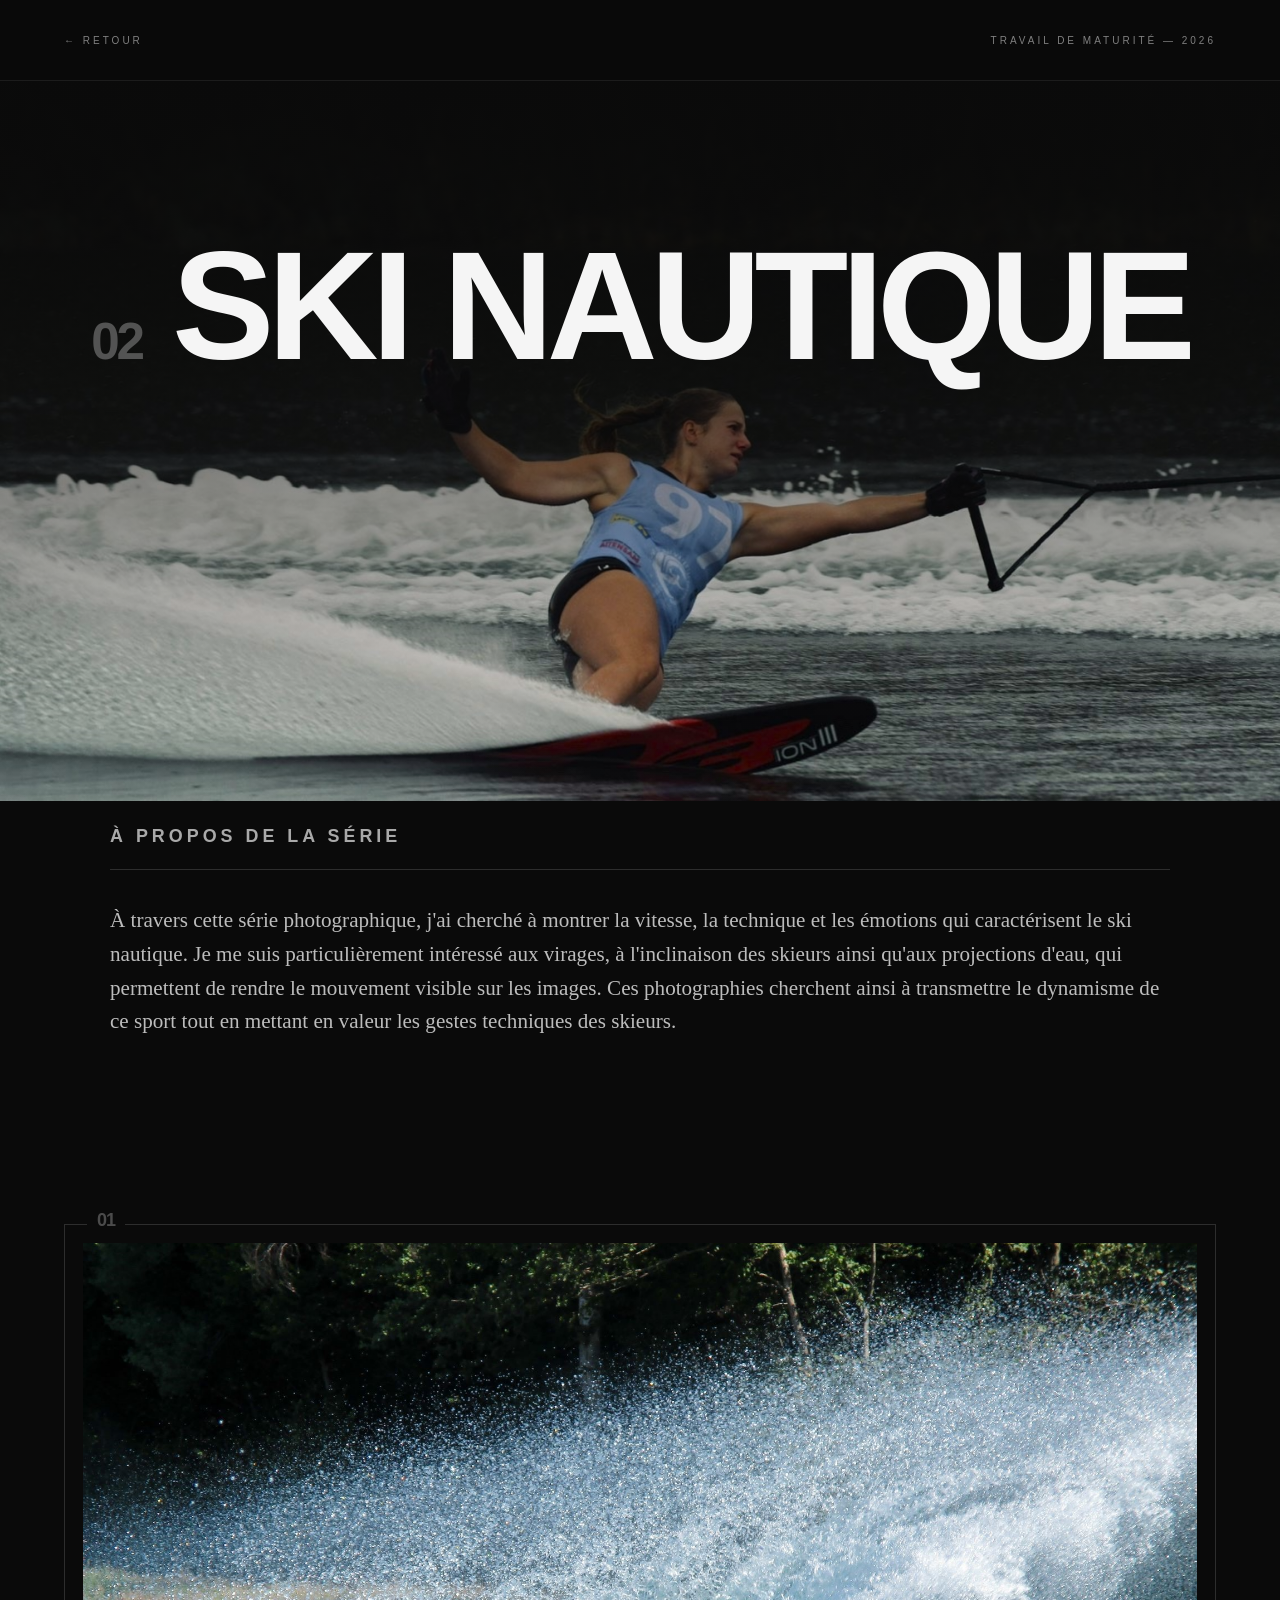
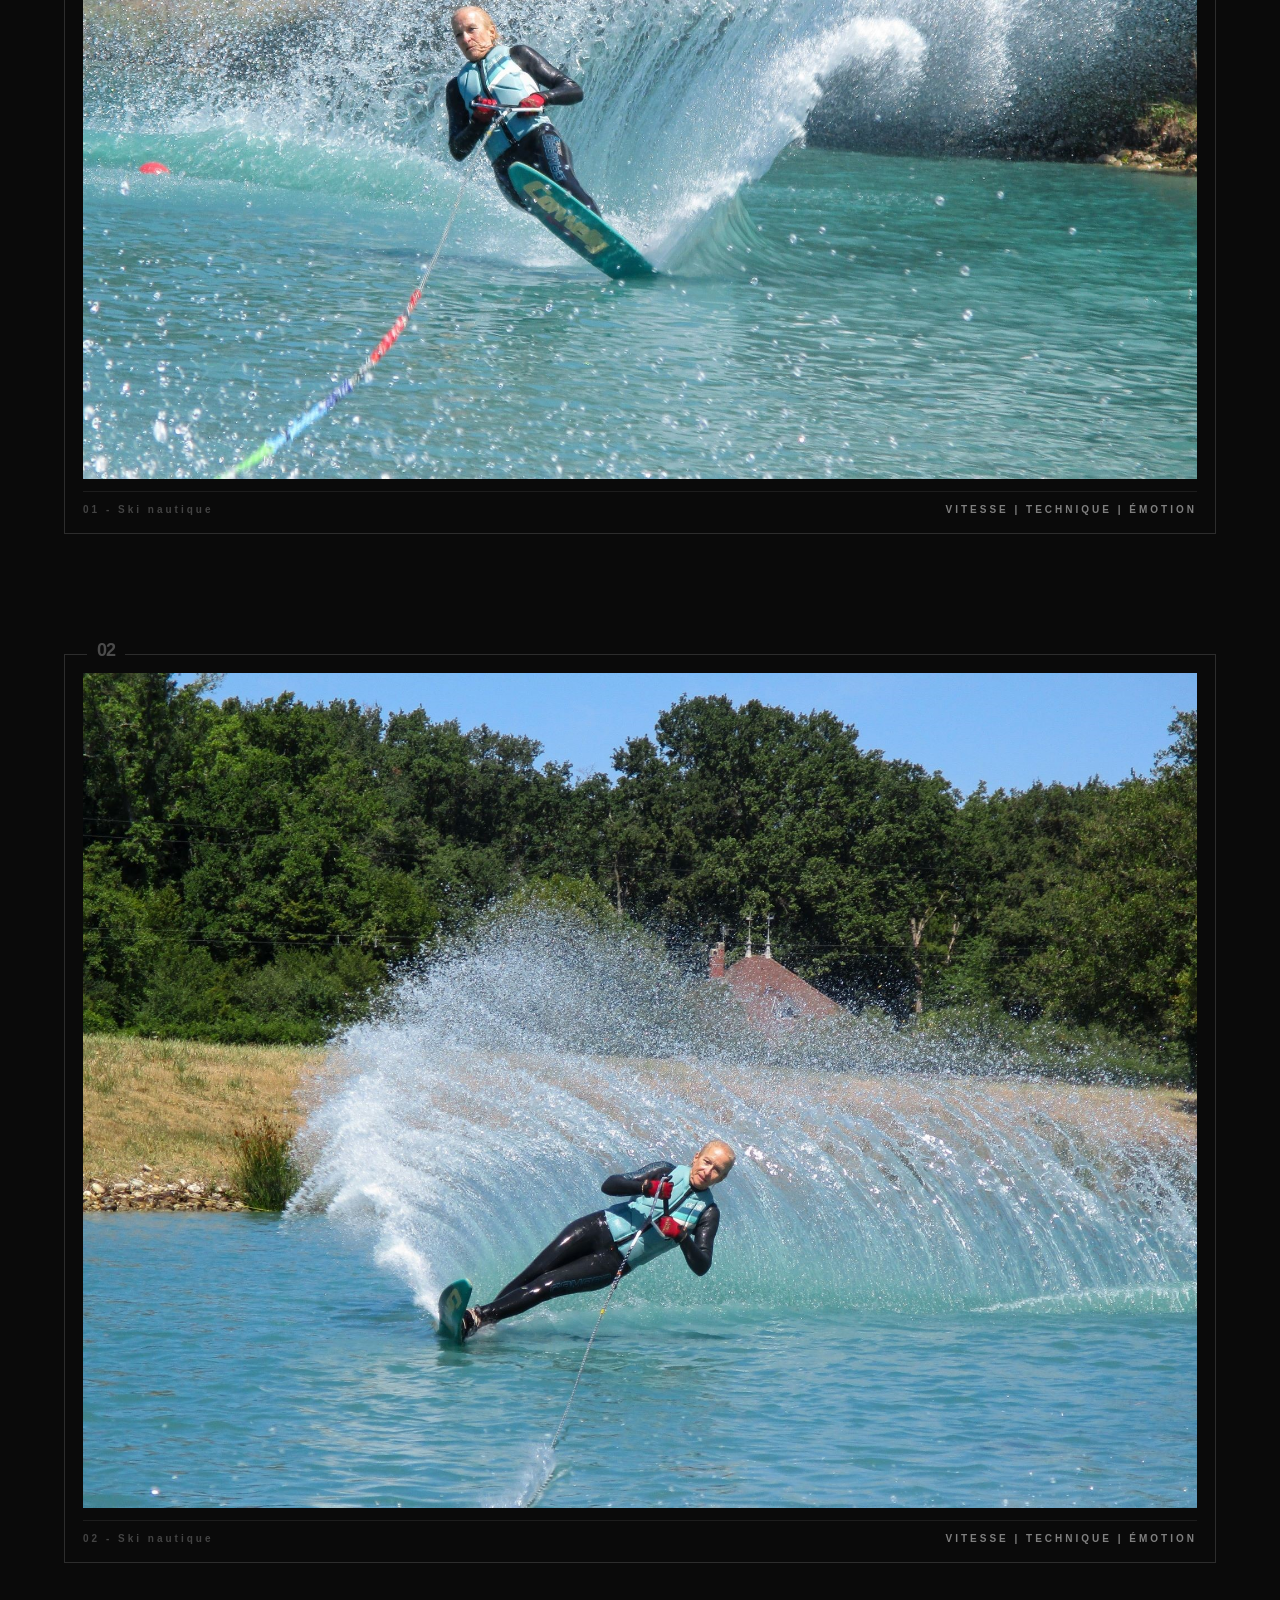
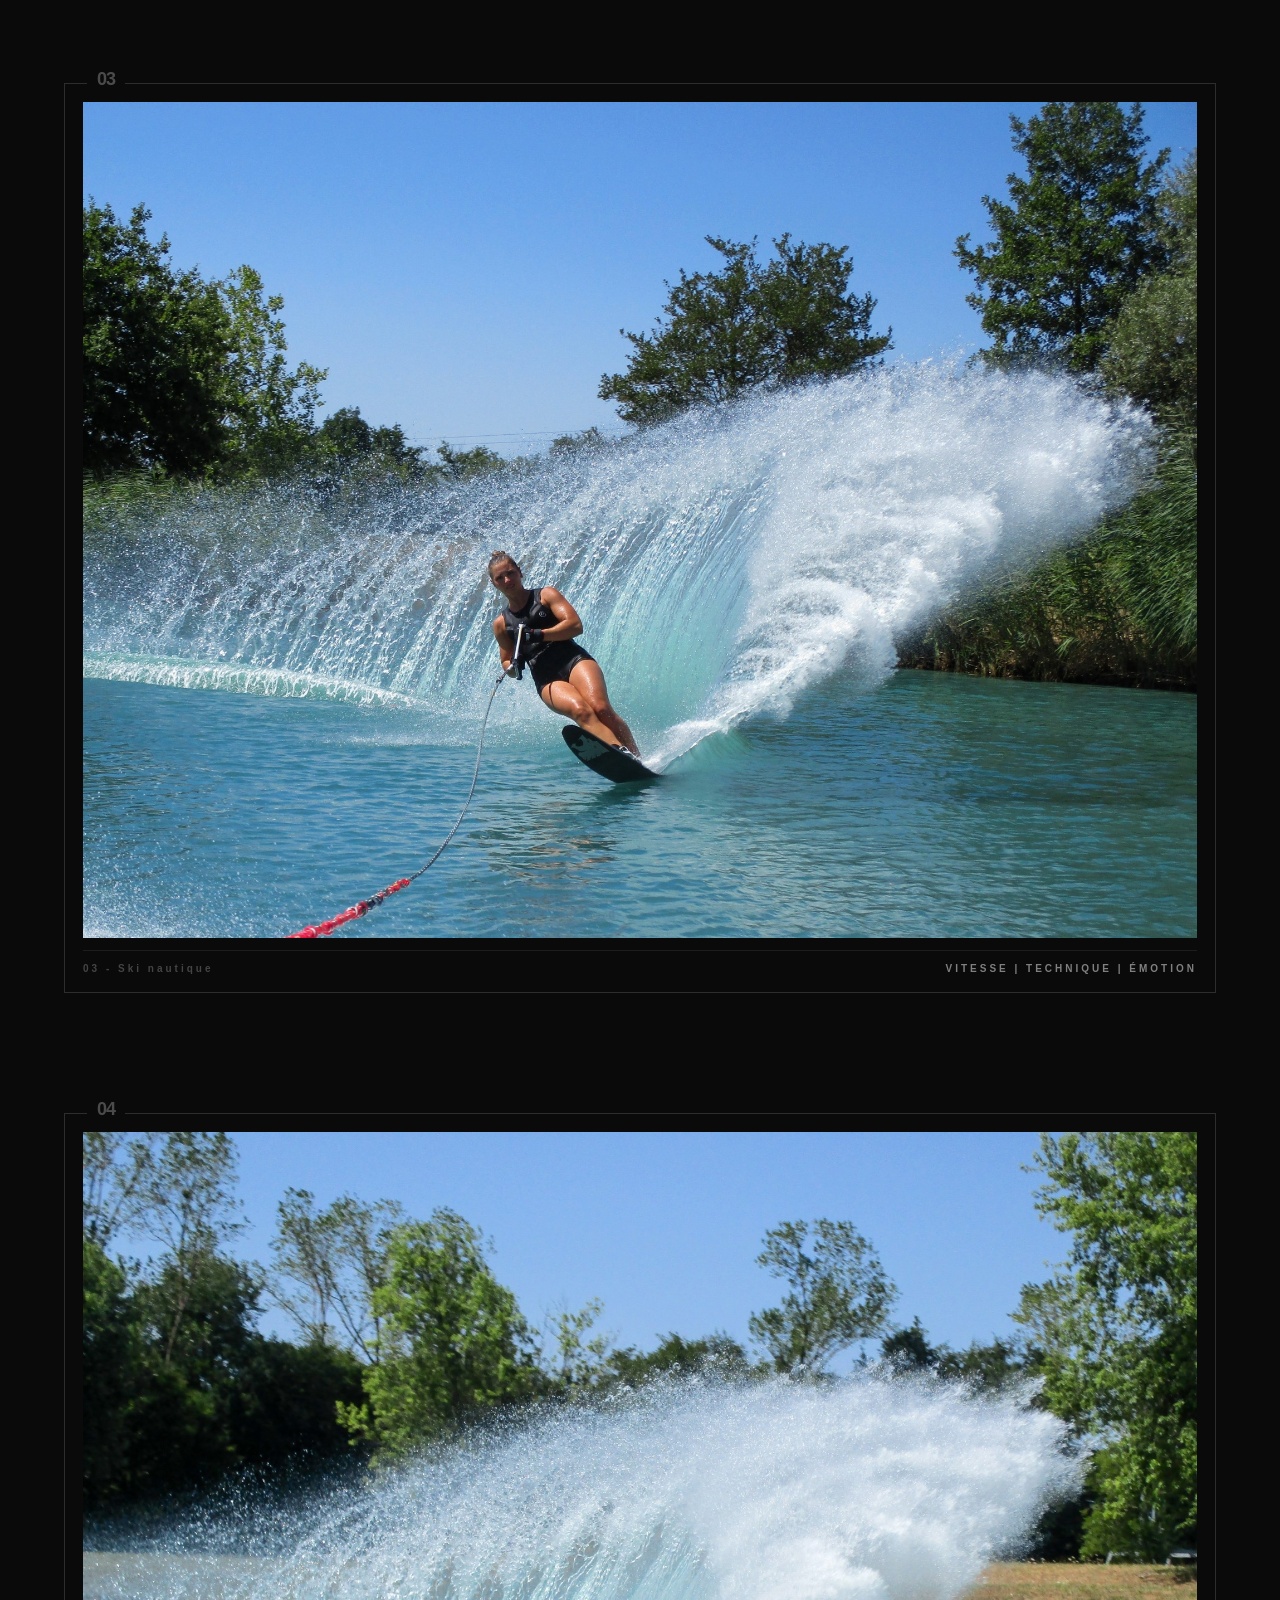
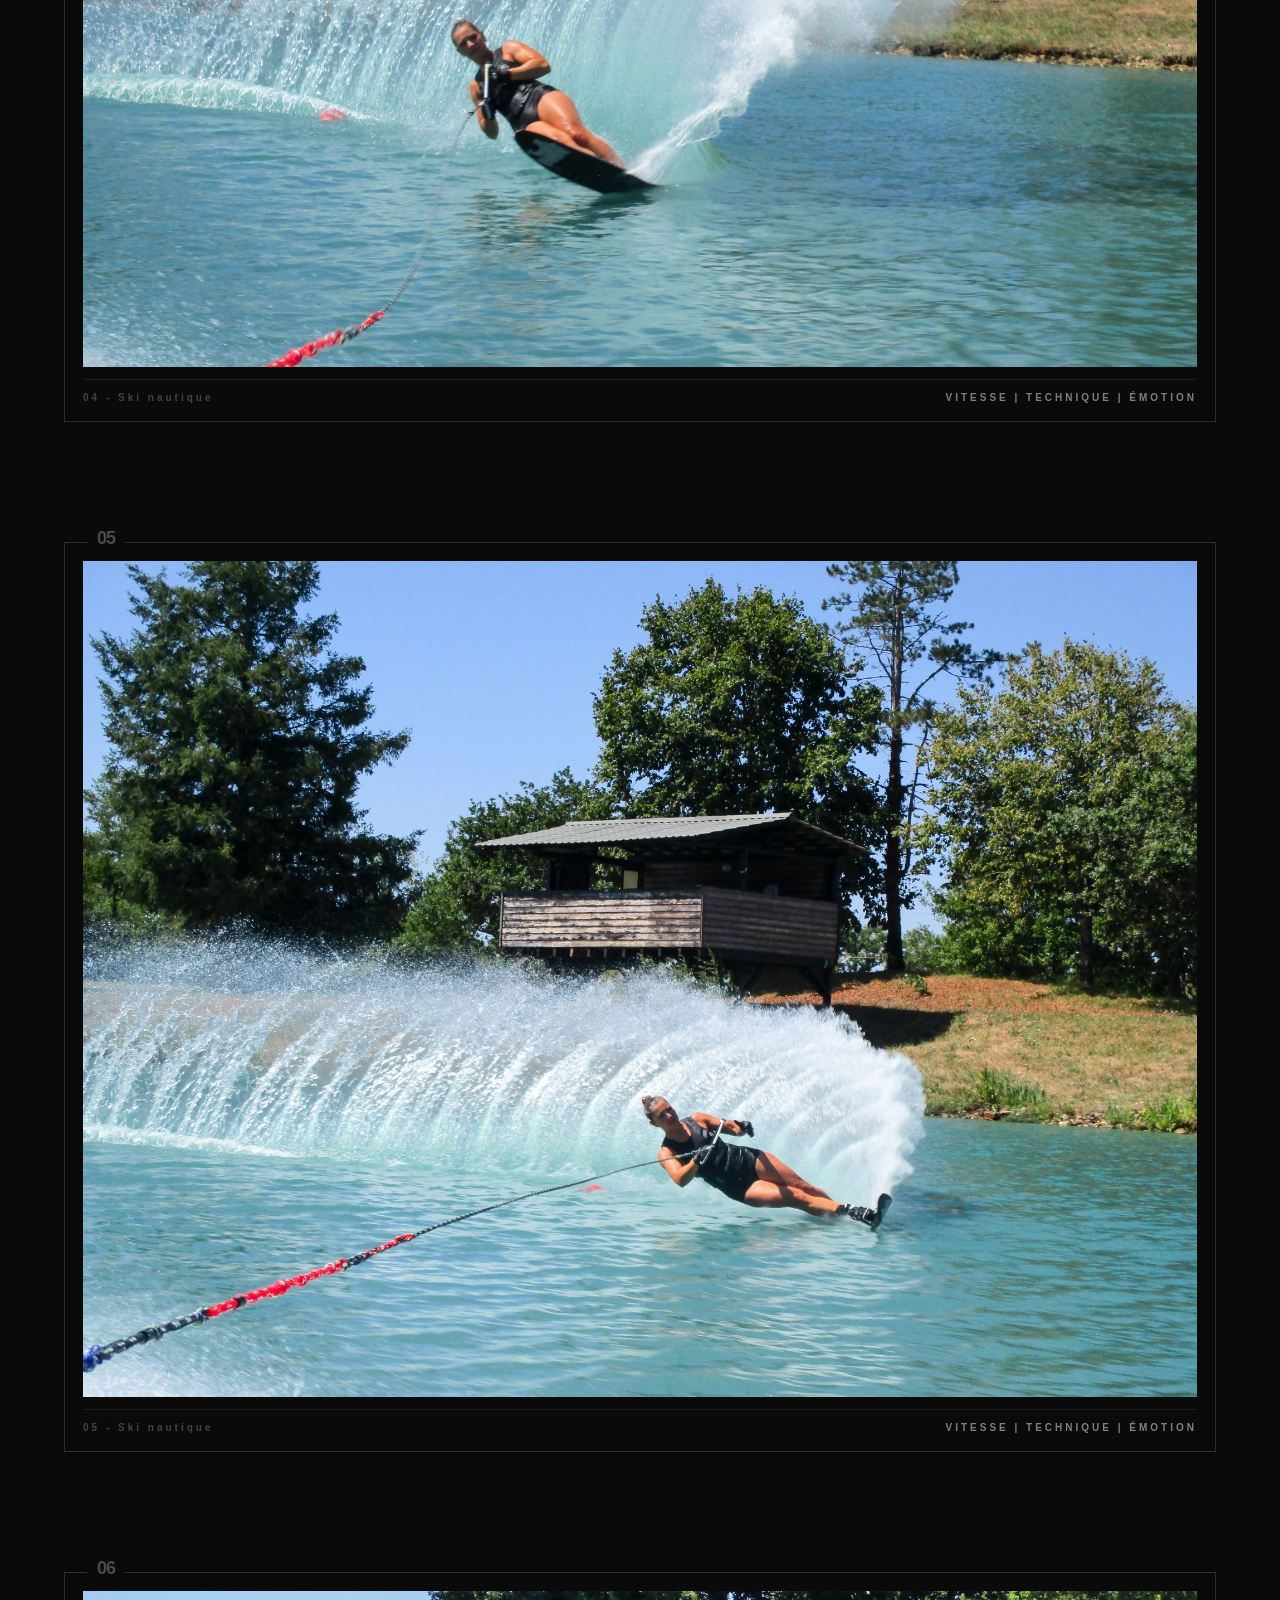
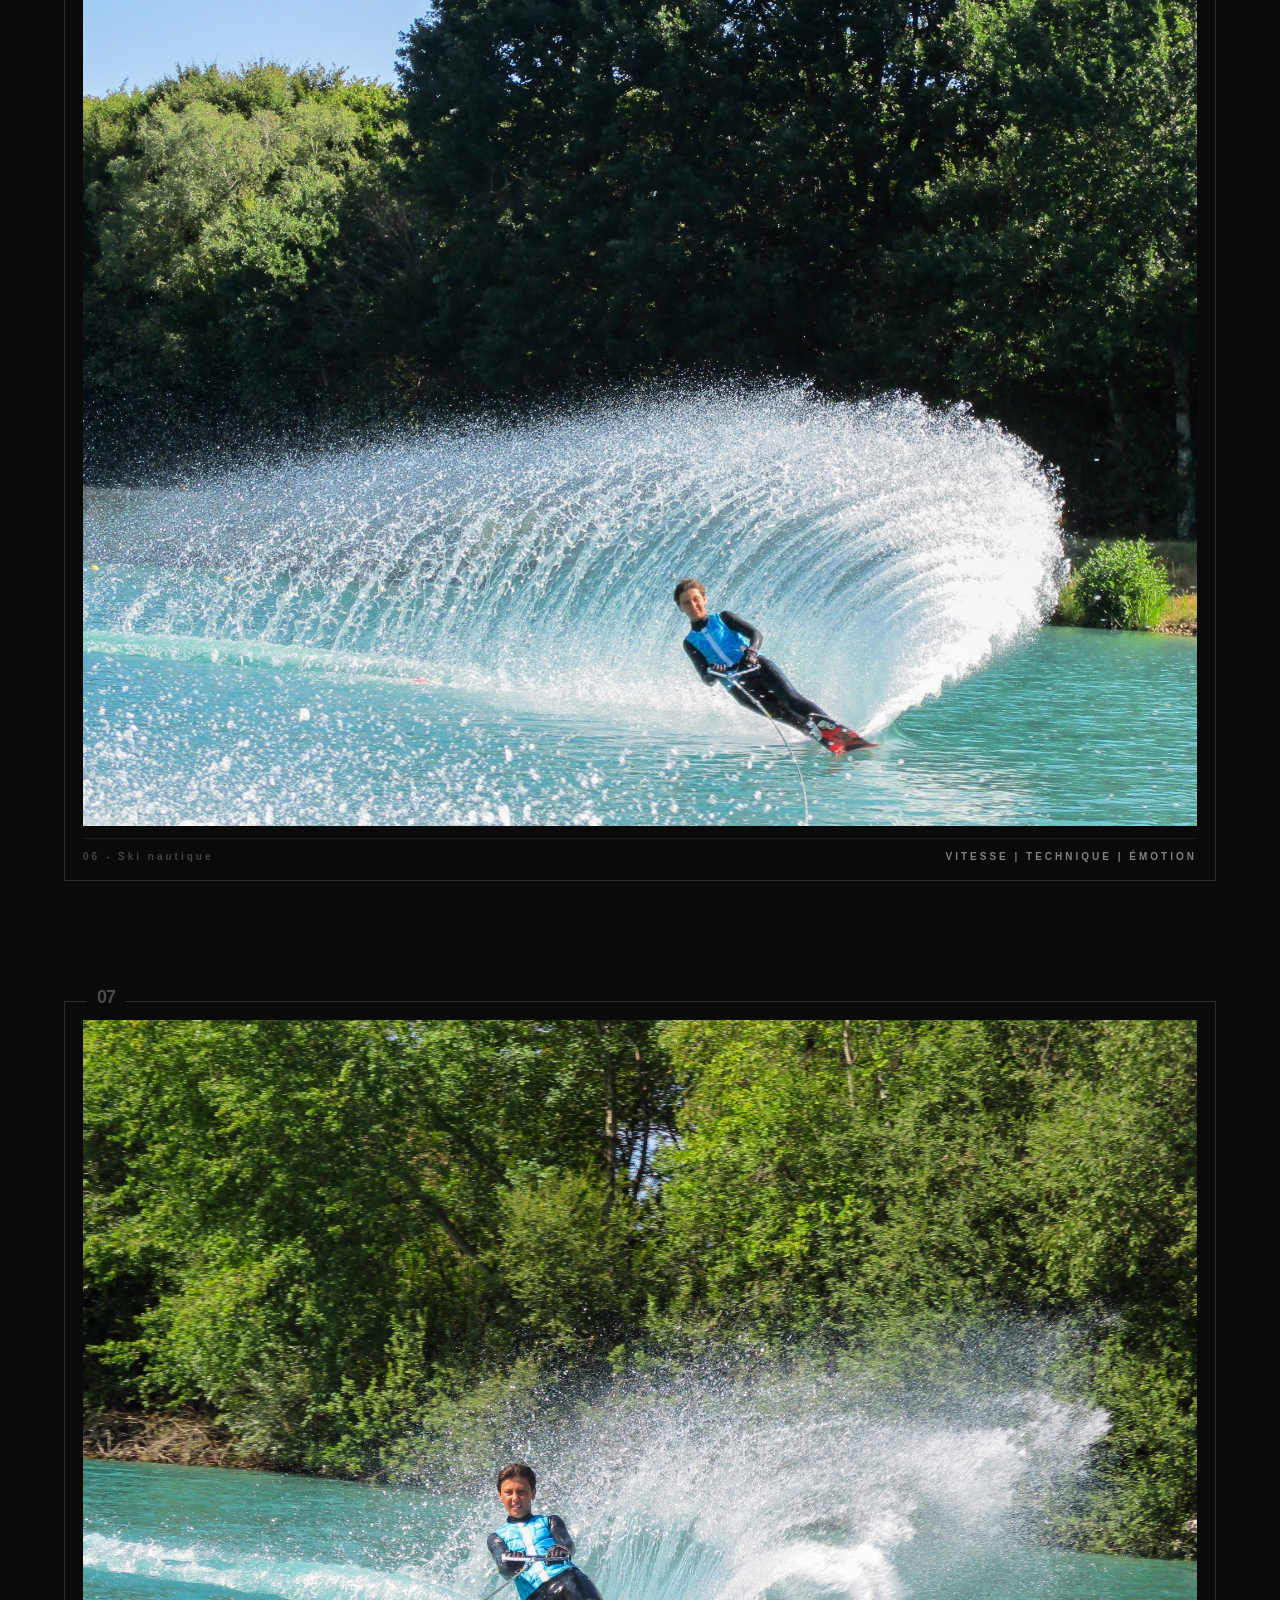
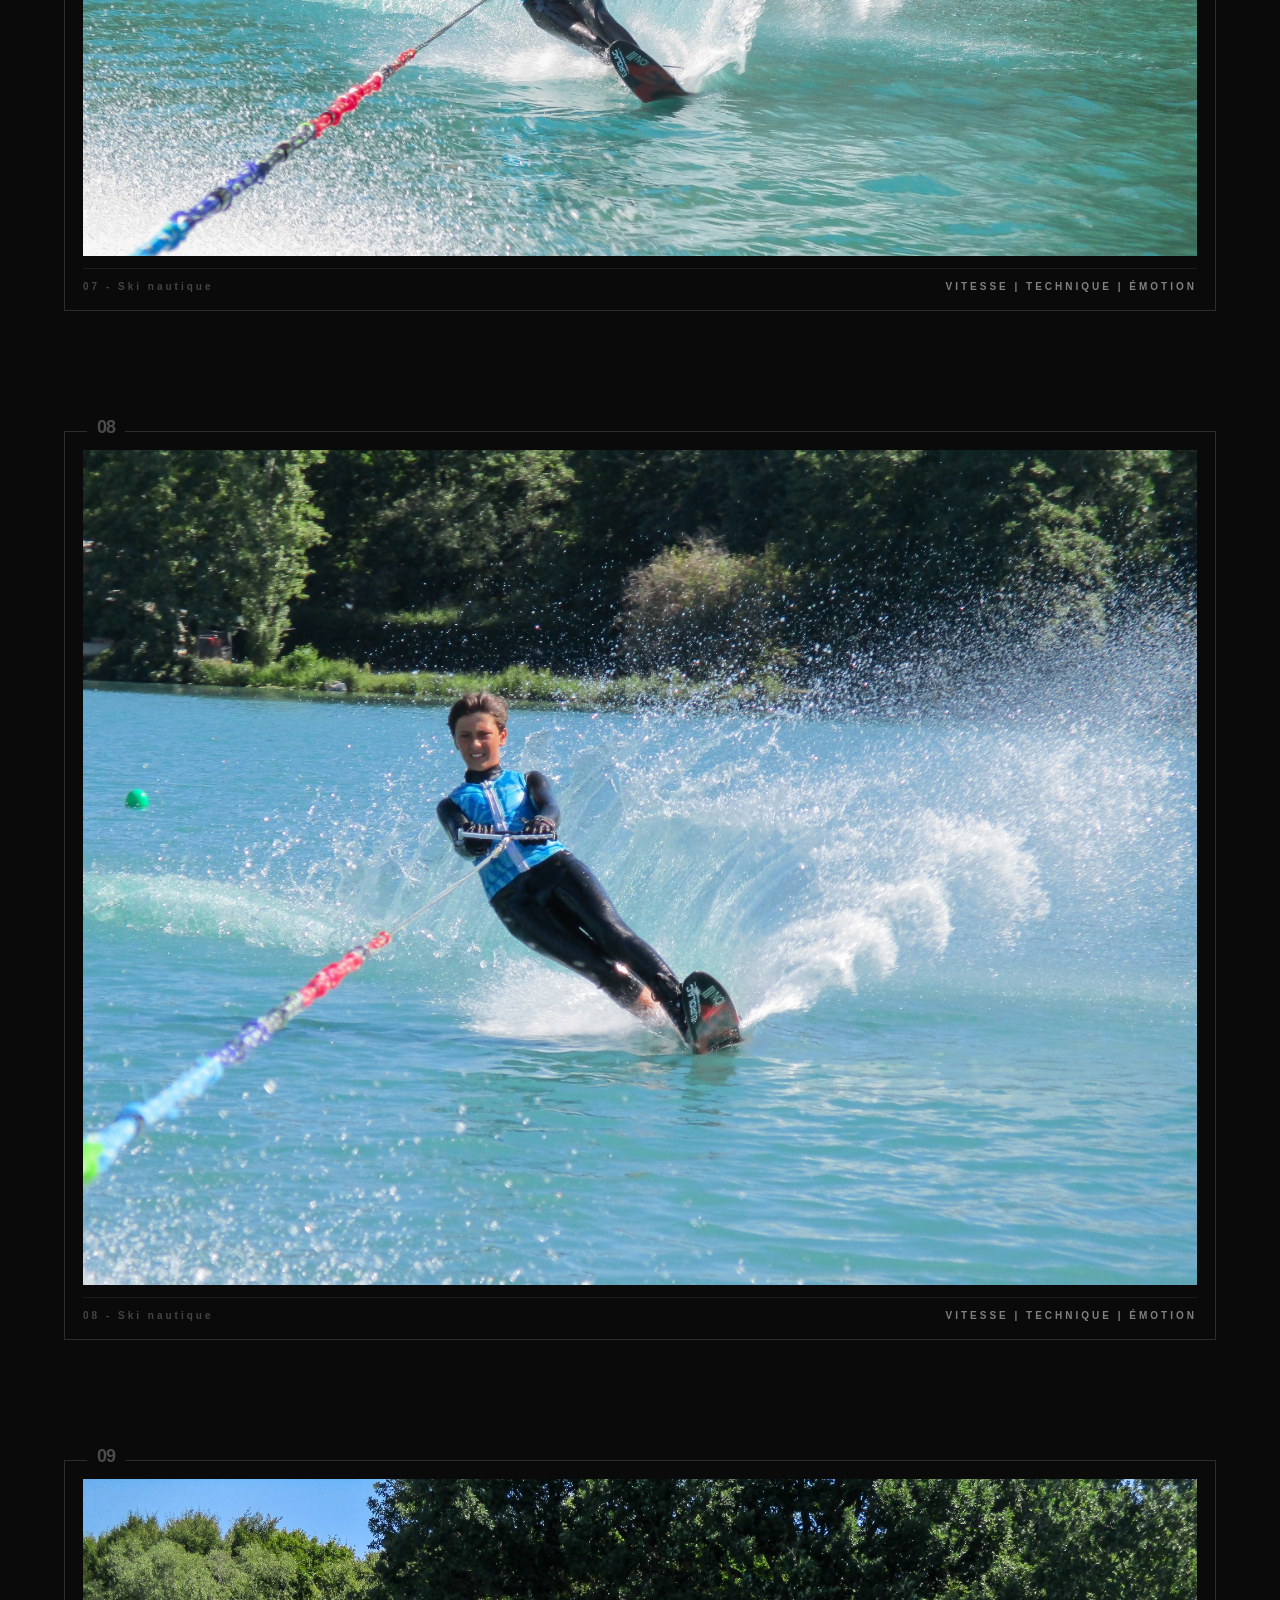
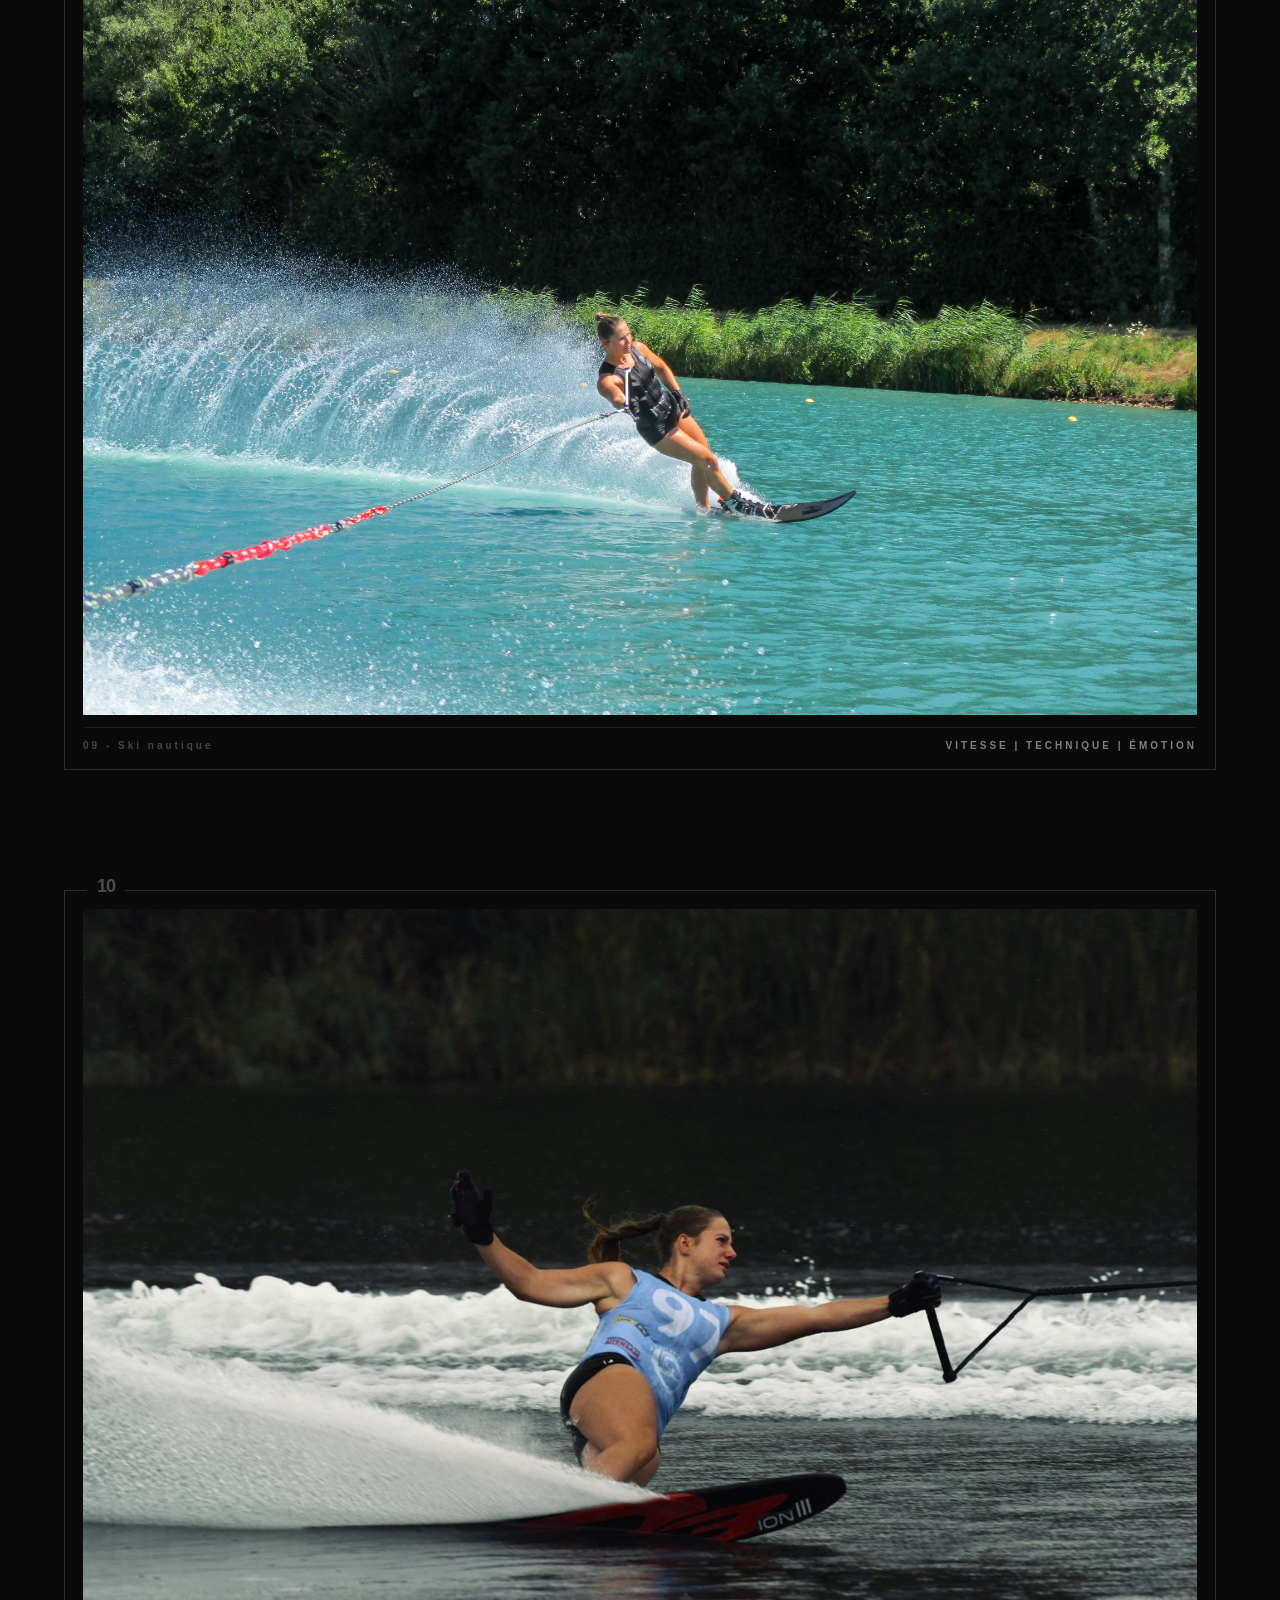
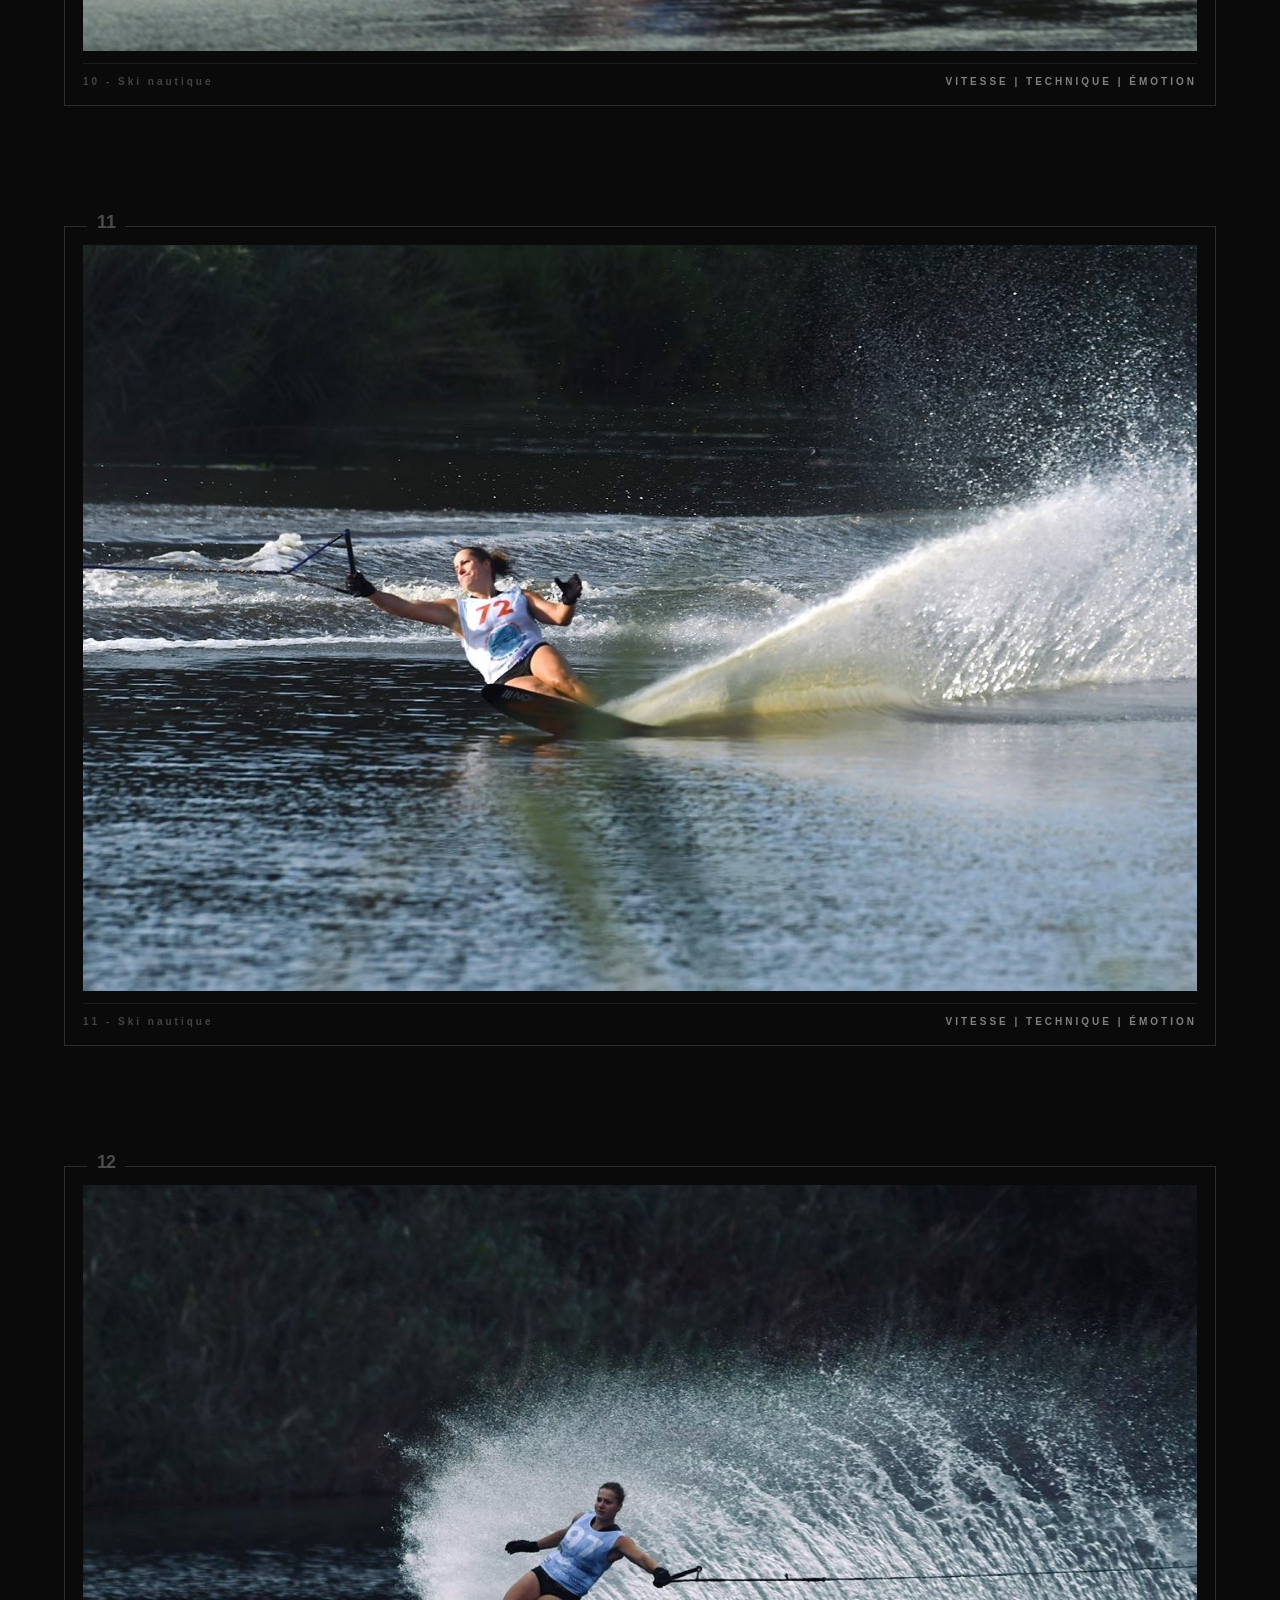
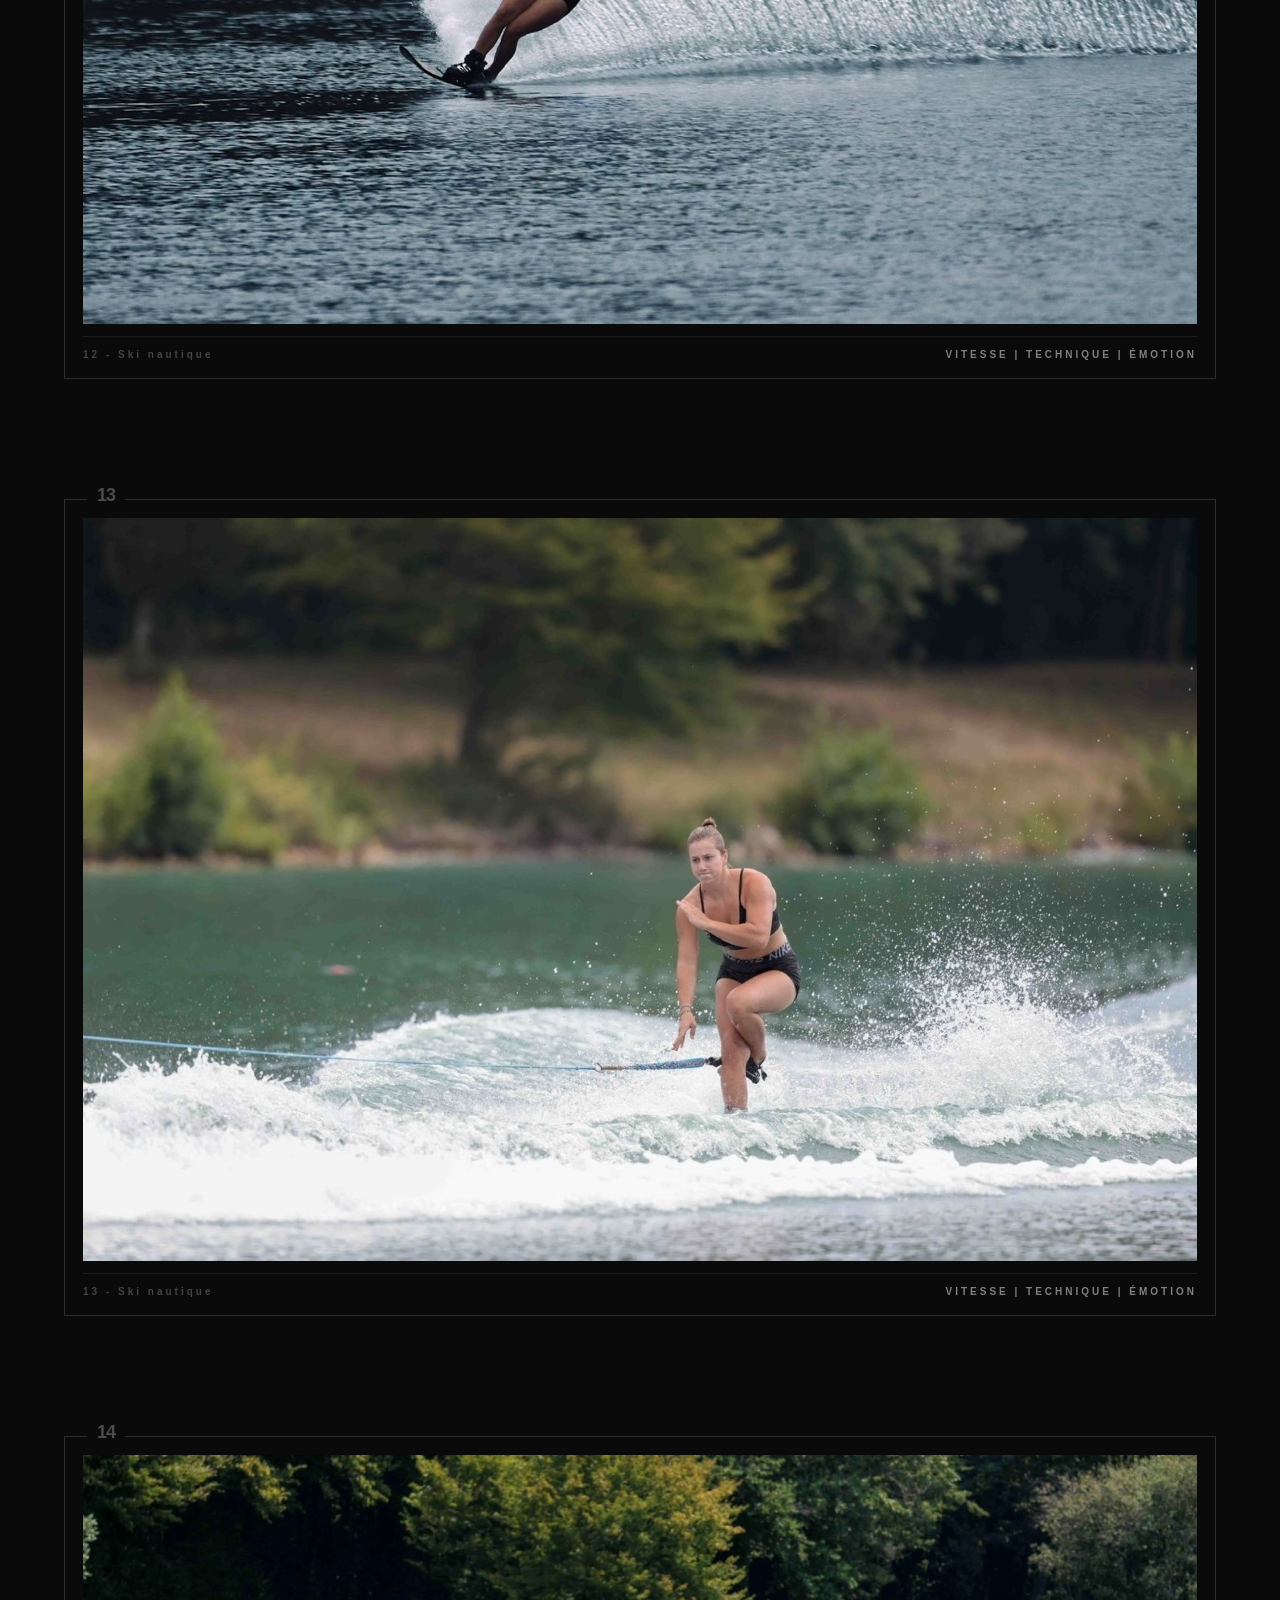
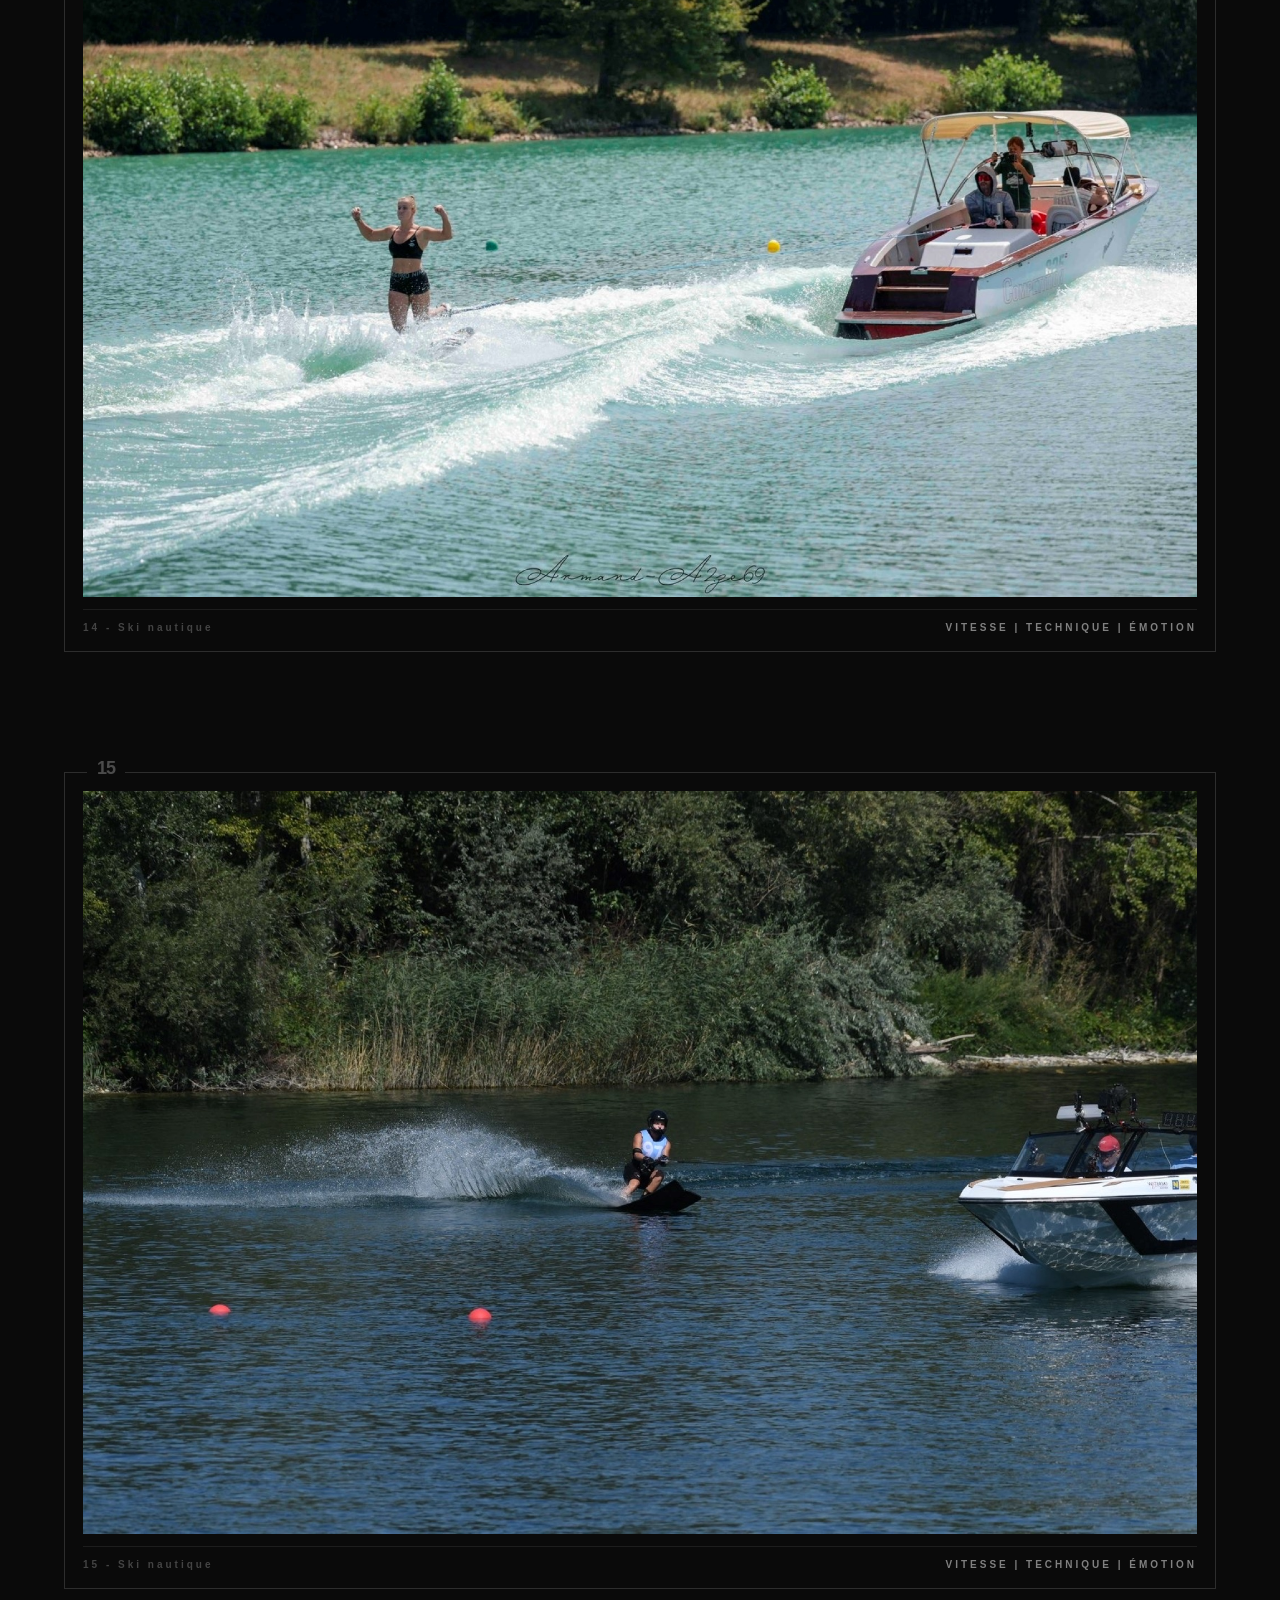
==== commit 2bc53b78: "Revise introduction text for ski-nautique.html Updated the introductory text to provide a more detai" ====
--- a/ski-nautique.html
+++ b/ski-nautique.html
@@ -90,8 +90,7 @@
         <div class="sport-intro-line"></div>
 
         <p class="sport-intro-text">
-          Une exploration photographique de la vitesse, de la technique et de l’émotion dans le ski nautique.
-        </p>
+À travers cette série photographique, j'ai cherché à montrer la vitesse, la technique et les émotions qui caractérisent le ski nautique. Je me suis particulièrement intéressé aux virages, à l'inclinaison des skieurs ainsi qu'aux projections d'eau, qui permettent de rendre le mouvement visible sur les images. Ces photographies cherchent ainsi à transmettre le dynamisme de ce sport tout en mettant en valeur les gestes techniques des skieurs.        </p>
       </div>
 
       <!-- =========================================================
